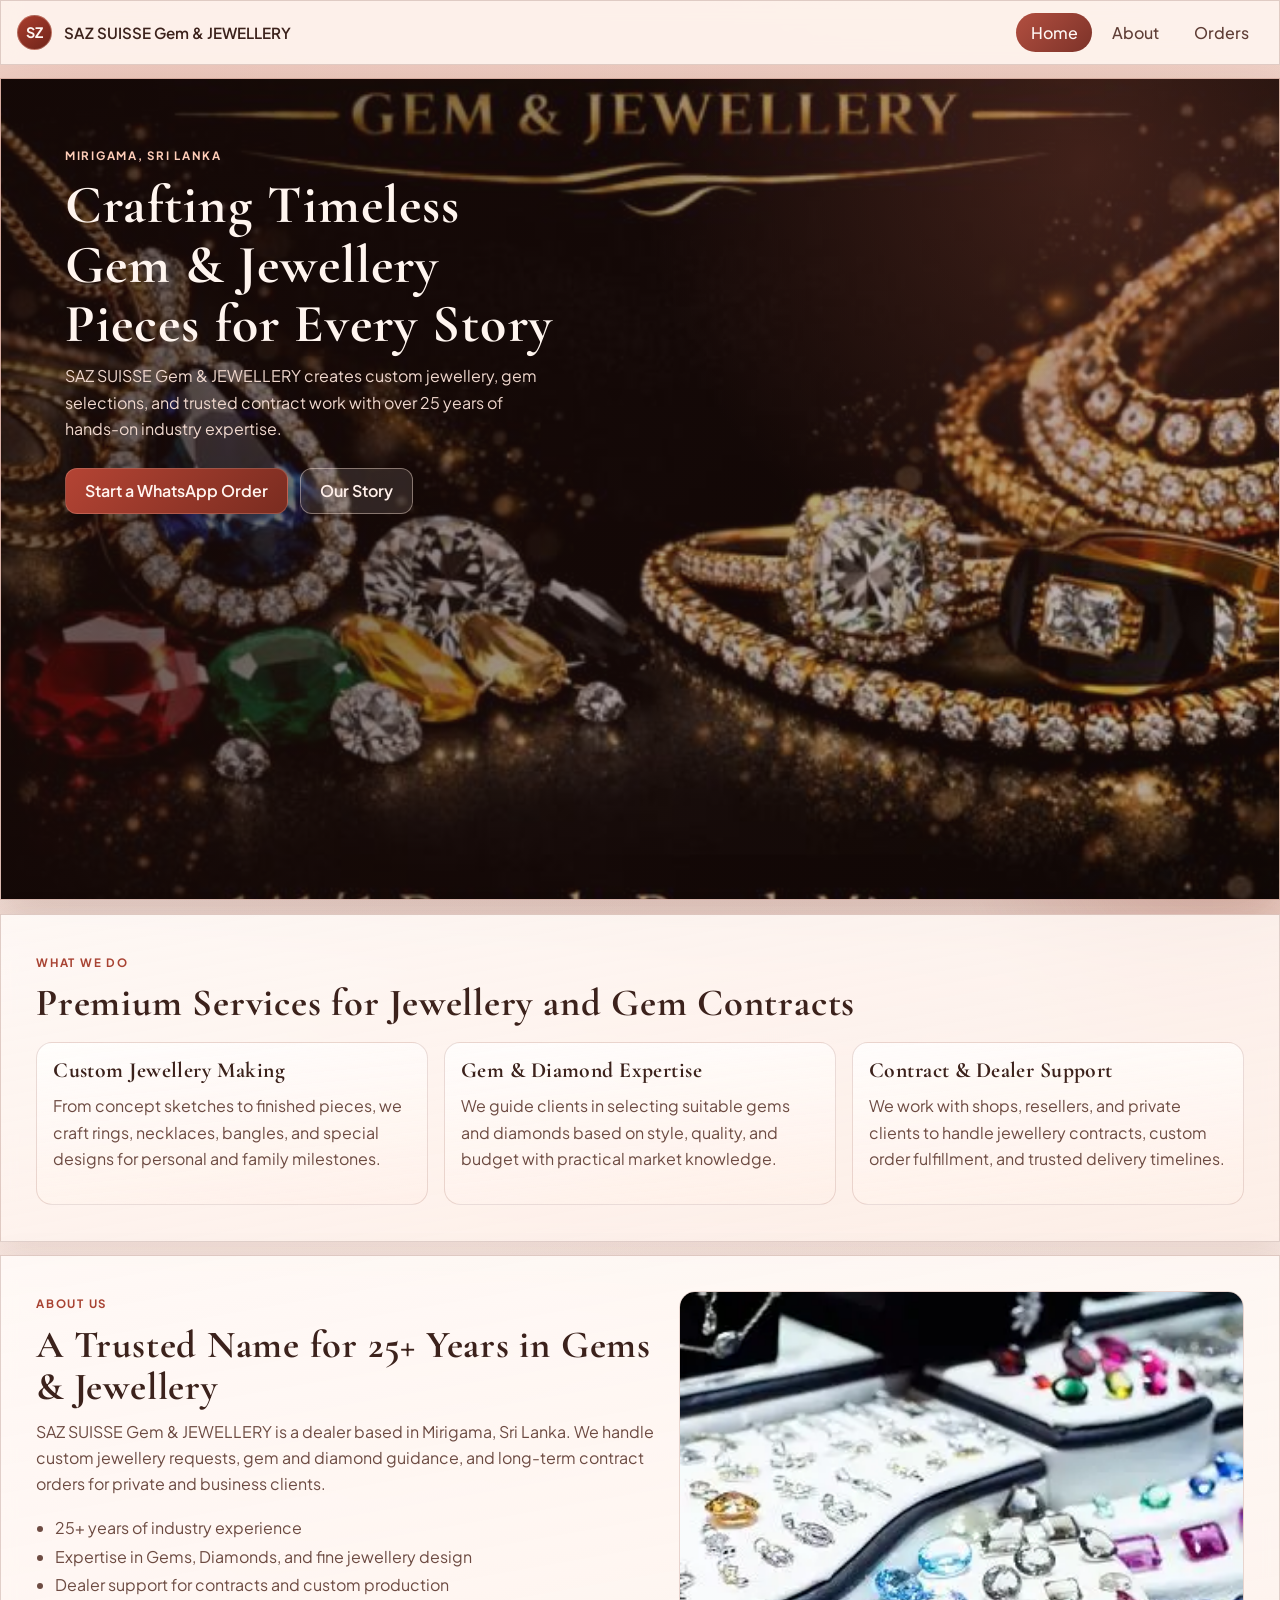
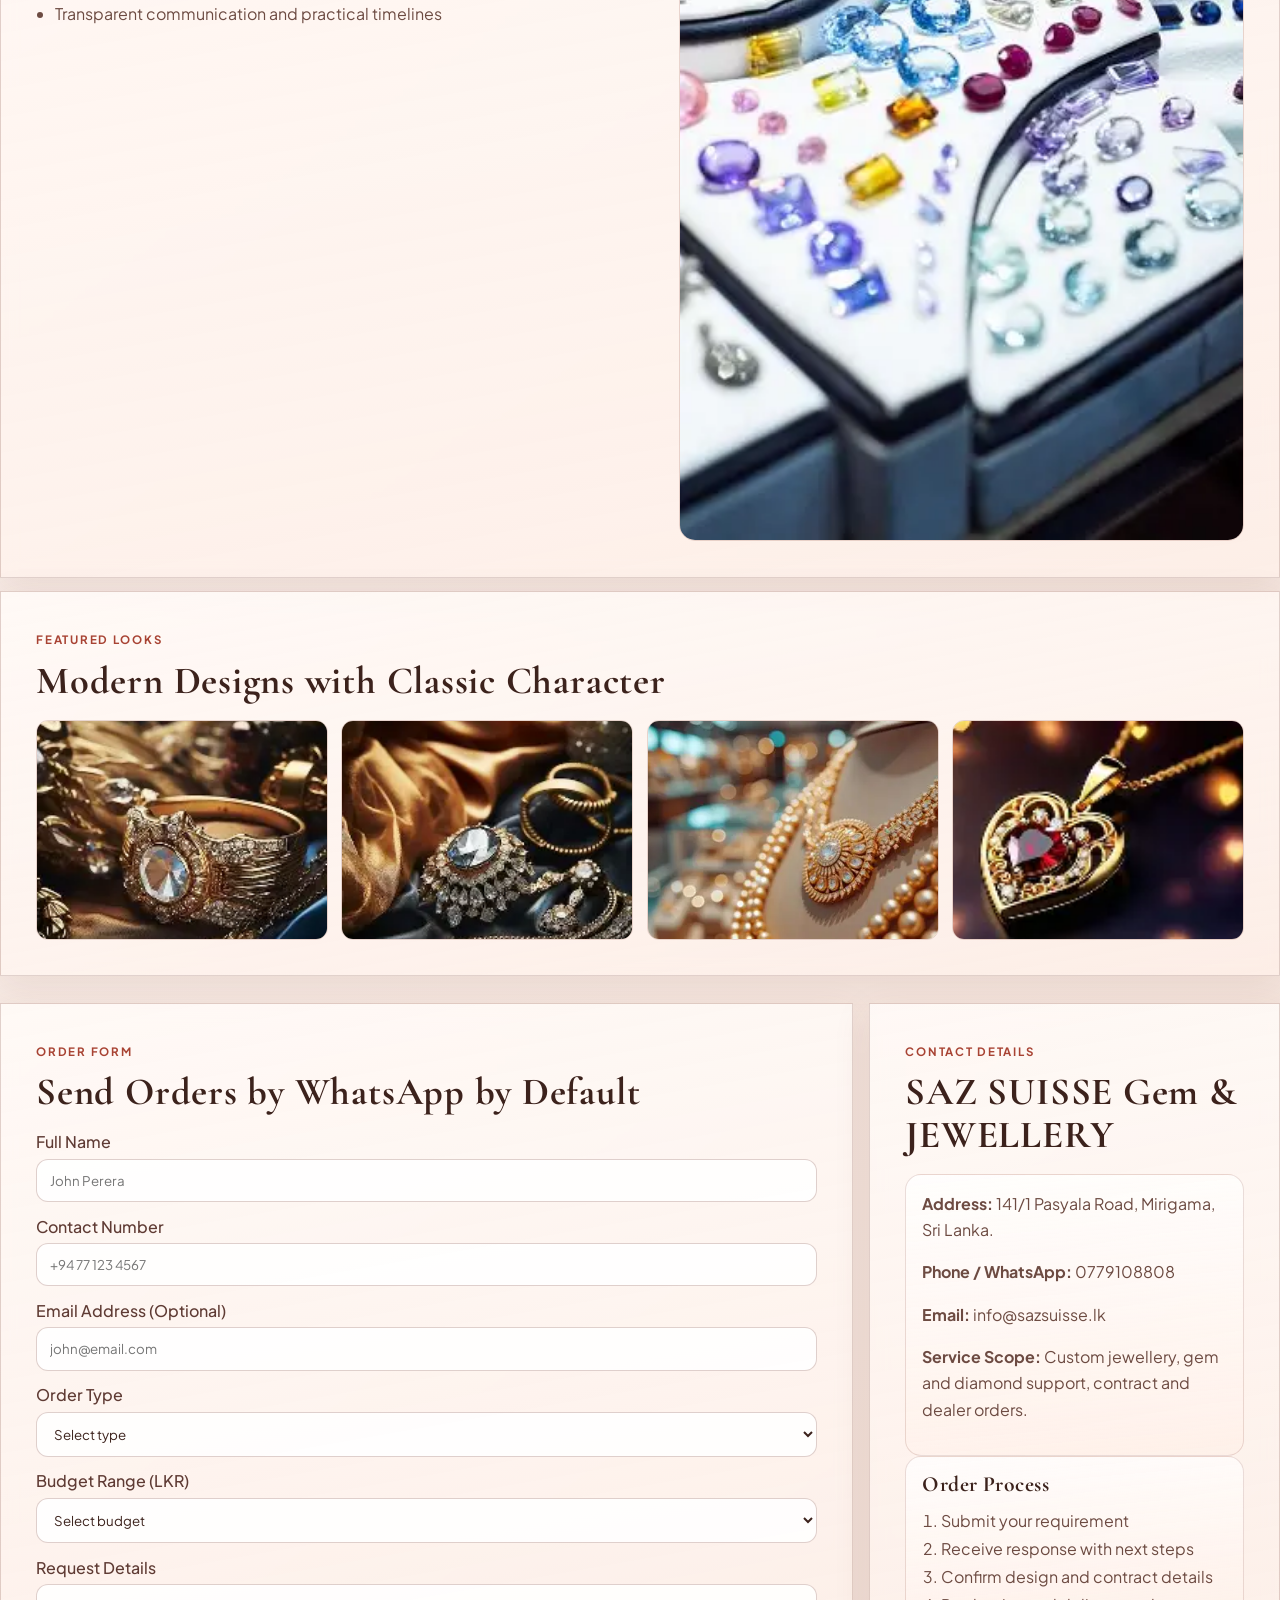
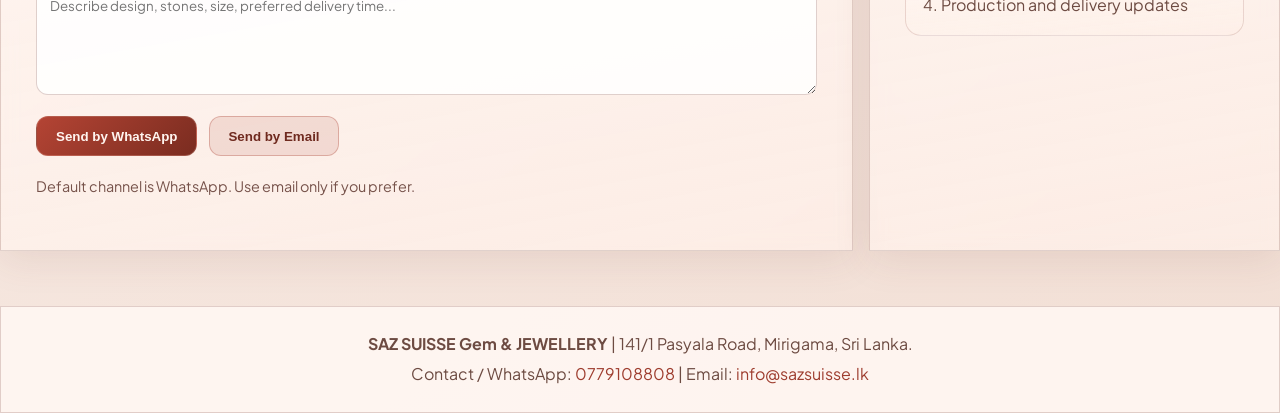
==== index.html @ 8f1f0726 "innitial template" ====
<!DOCTYPE html>
<html lang="en">
<head>
  <meta charset="UTF-8">
  <meta name="viewport" content="width=device-width, initial-scale=1.0">
  <title>SAZ SUISSE Gem & JEWELLERY</title>
  <meta name="description" content="SAZ SUISSE Gem & JEWELLERY in Mirigama, Sri Lanka - custom jewellery, gems, diamonds, and trusted contracts with 25+ years of industry expertise.">
  <link rel="preconnect" href="https://fonts.googleapis.com">
  <link rel="preconnect" href="https://fonts.gstatic.com" crossorigin>
  <link href="https://fonts.googleapis.com/css2?family=Cormorant+Garamond:wght@500;600;700&family=Plus+Jakarta+Sans:wght@300;400;500;600;700&display=swap" rel="stylesheet">
  <link rel="stylesheet" href="styles.css">
</head>
<body>
  <div class="background-glow"></div>

  <header class="site-header">
    <a class="brand" href="#home">
      <span class="brand-mark">SZ</span>
      <span class="brand-text">SAZ SUISSE Gem & JEWELLERY</span>
    </a>
    <button class="menu-btn" aria-label="Toggle navigation" aria-expanded="false">
      <span></span>
      <span></span>
      <span></span>
    </button>
    <nav class="site-nav">
      <a class="active" href="#home">Home</a>
      <a href="#about">About</a>
      <a href="#orders">Orders</a>
    </nav>
  </header>

  <main>
    <section class="hero section-anchor" id="home">
      <img src="images/1.png" alt="SAZ SUISSE Gem and Jewellery banner showcase" class="hero-image">
      <div class="hero-overlay"></div>
      <div class="hero-content reveal">
        <p class="eyebrow">Mirigama, Sri Lanka</p>
        <h1>Crafting Timeless Gem & Jewellery Pieces for Every Story</h1>
        <p>
          SAZ SUISSE Gem & JEWELLERY creates custom jewellery, gem selections, and trusted contract work with
          over 25 years of hands-on industry expertise.
        </p>
        <div class="hero-actions">
          <a class="btn btn-primary" href="#orders">Start a WhatsApp Order</a>
          <a class="btn btn-ghost" href="#about">Our Story</a>
        </div>
      </div>
    </section>

    <section class="panel reveal">
      <div class="panel-head">
        <p class="eyebrow">What We Do</p>
        <h2>Premium Services for Jewellery and Gem Contracts</h2>
      </div>
      <div class="feature-grid">
        <article class="card">
          <h3>Custom Jewellery Making</h3>
          <p>From concept sketches to finished pieces, we craft rings, necklaces, bangles, and special designs for personal and family milestones.</p>
        </article>
        <article class="card">
          <h3>Gem & Diamond Expertise</h3>
          <p>We guide clients in selecting suitable gems and diamonds based on style, quality, and budget with practical market knowledge.</p>
        </article>
        <article class="card">
          <h3>Contract & Dealer Support</h3>
          <p>We work with shops, resellers, and private clients to handle jewellery contracts, custom order fulfillment, and trusted delivery timelines.</p>
        </article>
      </div>
    </section>

    <section class="split reveal section-anchor" id="about">
      <div class="split-content">
        <p class="eyebrow">About Us</p>
        <h2>A Trusted Name for 25+ Years in Gems & Jewellery</h2>
        <p>
          SAZ SUISSE Gem & JEWELLERY is a dealer based in Mirigama, Sri Lanka. We handle custom jewellery requests,
          gem and diamond guidance, and long-term contract orders for private and business clients.
        </p>
        <ul class="bullet-list">
          <li>25+ years of industry experience</li>
          <li>Expertise in Gems, Diamonds, and fine jewellery design</li>
          <li>Dealer support for contracts and custom production</li>
          <li>Transparent communication and practical timelines</li>
        </ul>
      </div>
      <div class="split-media">
        <img src="images/10.webp" alt="Fine-cut gemstone and diamond examples">
      </div>
    </section>

    <section class="gallery reveal">
      <div class="panel-head">
        <p class="eyebrow">Featured Looks</p>
        <h2>Modern Designs with Classic Character</h2>
      </div>
      <div class="gallery-grid">
        <img src="images/2.webp" alt="Ruby-styled luxury jewellery set">
        <img src="images/3.webp" alt="Diamond ring with polished gold frame">
        <img src="images/5.webp" alt="Fine gem bracelet detail">
        <img src="images/6.webp" alt="Elegant necklace collection">
      </div>
    </section>

    <section class="order-layout section-anchor" id="orders">
      <article class="panel reveal">
        <div class="panel-head">
          <p class="eyebrow">Order Form</p>
          <h2>Send Orders by WhatsApp by Default</h2>
        </div>

        <form id="orderForm" class="order-form">
          <label>
            Full Name
            <input type="text" id="customerName" name="customerName" placeholder="John Perera" required>
          </label>
          <label>
            Contact Number
            <input type="tel" id="contactNumber" name="contactNumber" placeholder="+94 77 123 4567" required>
          </label>
          <label>
            Email Address (Optional)
            <input type="email" id="emailAddress" name="emailAddress" placeholder="john@email.com">
          </label>
          <label>
            Order Type
            <select id="orderType" name="orderType" required>
              <option value="">Select type</option>
              <option value="Custom Ring">Custom Ring</option>
              <option value="Custom Necklace">Custom Necklace</option>
              <option value="Gem / Diamond Sourcing">Gem / Diamond Sourcing</option>
              <option value="Bulk Contract Order">Bulk Contract Order</option>
            </select>
          </label>
          <label>
            Budget Range (LKR)
            <select id="budget" name="budget">
              <option value="">Select budget</option>
              <option value="50,000 - 150,000">50,000 - 150,000</option>
              <option value="150,000 - 300,000">150,000 - 300,000</option>
              <option value="300,000 - 750,000">300,000 - 750,000</option>
              <option value="750,000+">750,000+</option>
            </select>
          </label>
          <label>
            Request Details
            <textarea id="details" name="details" rows="5" placeholder="Describe design, stones, size, preferred delivery time..." required></textarea>
          </label>

          <div class="form-actions">
            <button type="button" class="btn btn-primary" id="sendWhatsappBtn">Send by WhatsApp</button>
            <button type="button" class="btn btn-ghost" id="sendEmailBtn">Send by Email</button>
          </div>
          <p class="form-note">Default channel is WhatsApp. Use email only if you prefer.</p>
        </form>
      </article>

      <aside class="panel reveal">
        <div class="panel-head">
          <p class="eyebrow">Contact Details</p>
          <h2>SAZ SUISSE Gem & JEWELLERY</h2>
        </div>
        <div class="contact-card">
          <p><strong>Address:</strong> 141/1 Pasyala Road, Mirigama, Sri Lanka.</p>
          <p><strong>Phone / WhatsApp:</strong> <a href="https://wa.me/94779108808" target="_blank" rel="noopener">0779108808</a></p>
          <p><strong>Email:</strong> <a href="mailto:info@sazsuisse.lk">info@sazsuisse.lk</a></p>
          <p><strong>Service Scope:</strong> Custom jewellery, gem and diamond support, contract and dealer orders.</p>
        </div>
        <div class="quick-process">
          <h3>Order Process</h3>
          <ol>
            <li>Submit your requirement</li>
            <li>Receive response with next steps</li>
            <li>Confirm design and contract details</li>
            <li>Production and delivery updates</li>
          </ol>
        </div>
      </aside>
    </section>
  </main>

  <footer class="site-footer">
    <p><strong>SAZ SUISSE Gem & JEWELLERY</strong> | 141/1 Pasyala Road, Mirigama, Sri Lanka.</p>
    <p>Contact / WhatsApp: <a href="https://wa.me/94779108808" target="_blank" rel="noopener">0779108808</a> | Email: <a href="mailto:info@sazsuisse.lk">info@sazsuisse.lk</a></p>
  </footer>

  <script src="script.js"></script>
</body>
</html>
---- styles.css ----
:root {
  --bg: #f9f1ec;
  --surface: rgba(255, 247, 242, 0.88);
  --surface-strong: #fff5f0;
  --text: #3c221c;
  --muted: #6d4b42;
  --accent: #a53a2d;
  --accent-soft: #d57258;
  --line: rgba(121, 70, 59, 0.22);
  --shadow: 0 20px 45px rgba(79, 42, 34, 0.16);
}

*,
*::before,
*::after {
  box-sizing: border-box;
}

html {
  scroll-behavior: smooth;
  scroll-padding-top: 92px;
}

body {
  margin: 0;
  font-family: "Plus Jakarta Sans", sans-serif;
  color: var(--text);
  background:
    radial-gradient(circle at 8% 0%, rgba(204, 118, 94, 0.36), transparent 42%),
    radial-gradient(circle at 93% 8%, rgba(213, 144, 123, 0.32), transparent 34%),
    linear-gradient(145deg, #fff8f4, #f8ece6 54%, #f2dfd5);
  min-height: 100vh;
  padding-top: 78px;
}

.background-glow {
  position: fixed;
  inset: auto -180px -180px auto;
  width: 500px;
  height: 500px;
  background: radial-gradient(circle, rgba(194, 99, 76, 0.26), transparent 70%);
  pointer-events: none;
  z-index: -1;
  filter: blur(8px);
}

h1,
h2,
h3 {
  margin: 0 0 0.65rem;
  line-height: 1.1;
  font-family: "Cormorant Garamond", serif;
  letter-spacing: 0.02em;
}

h1 {
  font-size: clamp(2.1rem, 4.2vw, 4rem);
}

h2 {
  font-size: clamp(1.7rem, 3vw, 2.8rem);
}

h3 {
  font-size: 1.35rem;
}

p {
  margin: 0 0 1rem;
  color: var(--muted);
  line-height: 1.65;
}

a {
  color: inherit;
  text-decoration: none;
}

main {
  width: 100%;
  margin: 0 0 3.4rem;
}

.site-header {
  width: 100%;
  margin: 0;
  padding: 0.75rem 1rem;
  background: rgba(255, 246, 240, 0.87);
  border: 1px solid var(--line);
  border-radius: 0;
  backdrop-filter: blur(10px);
  display: flex;
  align-items: center;
  gap: 1rem;
  justify-content: space-between;
  position: fixed;
  top: 0;
  left: 0;
  right: 0;
  z-index: 30;
}

.brand {
  display: inline-flex;
  align-items: center;
  gap: 0.75rem;
  flex: 1;
}

.brand-mark {
  width: 2.2rem;
  height: 2.2rem;
  border-radius: 999px;
  display: grid;
  place-content: center;
  font-weight: 700;
  font-size: 0.9rem;
  color: #fff6f2;
  background: linear-gradient(145deg, #aa3d2d, #6f241a);
  border: 1px solid rgba(255, 215, 199, 0.35);
}

.brand-text {
  font-size: 0.95rem;
  font-weight: 600;
  color: var(--text);
}

.site-nav {
  display: flex;
  align-items: center;
  gap: 0.35rem;
}

.site-nav a {
  padding: 0.55rem 0.9rem;
  border-radius: 999px;
  color: #5f3e36;
  font-weight: 500;
  transition: all 180ms ease;
}

.site-nav a:hover {
  background: rgba(165, 58, 45, 0.14);
}

.site-nav a.active {
  background: linear-gradient(135deg, rgba(170, 61, 45, 0.9), rgba(113, 33, 23, 0.92));
  color: #fff8f5;
}

.menu-btn {
  display: none;
  border: 0;
  background: transparent;
  padding: 0.3rem;
  cursor: pointer;
}

.menu-btn span {
  display: block;
  width: 1.45rem;
  height: 2px;
  border-radius: 99px;
  background: #714940;
  margin: 0.27rem 0;
}

.hero {
  position: relative;
  border-radius: 0;
  overflow: hidden;
  min-height: calc(100vh - 78px);
  border: 1px solid rgba(156, 86, 72, 0.28);
  box-shadow: var(--shadow);
}

.hero-image {
  position: absolute;
  inset: 0;
  width: 100%;
  height: 100%;
  object-fit: cover;
  transform: scale(1.04);
}

.hero-overlay {
  position: absolute;
  inset: 0;
  background:
    linear-gradient(100deg, rgba(31, 13, 10, 0.66) 15%, rgba(48, 20, 16, 0.4) 52%, rgba(56, 26, 19, 0.28)),
    radial-gradient(circle at 85% 10%, rgba(199, 106, 83, 0.36), transparent 34%);
}

.hero-content {
  position: relative;
  z-index: 2;
  padding: clamp(2rem, 5vw, 4.5rem);
  max-width: 620px;
}

.eyebrow {
  display: inline-block;
  text-transform: uppercase;
  font-size: 0.72rem;
  letter-spacing: 0.15em;
  color: #a84333;
  margin-bottom: 0.65rem;
  font-weight: 700;
}

.hero-actions {
  display: flex;
  gap: 0.75rem;
  flex-wrap: wrap;
  margin-top: 1.6rem;
}

.btn {
  display: inline-flex;
  align-items: center;
  justify-content: center;
  padding: 0.72rem 1.18rem;
  border-radius: 12px;
  border: 1px solid transparent;
  font-weight: 600;
  transition: transform 160ms ease, background 160ms ease, border-color 160ms ease;
}

.btn:hover {
  transform: translateY(-2px);
}

.btn-primary {
  background: linear-gradient(135deg, #b44434, #7a2c20);
  color: #fff4ef;
  border-color: rgba(255, 221, 206, 0.2);
}

.btn-primary:hover {
  background: linear-gradient(135deg, #c3533f, #8a3325);
}

.btn-ghost {
  background: rgba(165, 58, 45, 0.12);
  color: #6f2a1f;
  border-color: rgba(165, 58, 45, 0.3);
}

.panel,
.split,
.gallery,
.page-hero {
  margin-top: 0.85rem;
  padding: clamp(1.25rem, 2.8vw, 2.2rem);
  border-radius: 0;
  border: 1px solid var(--line);
  background: linear-gradient(170deg, rgba(255, 250, 247, 0.92), rgba(255, 240, 233, 0.76));
  backdrop-filter: blur(8px);
  box-shadow: 0 10px 35px rgba(114, 63, 52, 0.1);
}

.panel-head {
  margin-bottom: 1.1rem;
}

.feature-grid,
.timeline-grid {
  display: grid;
  gap: 1rem;
  grid-template-columns: repeat(3, minmax(0, 1fr));
}

.card,
.timeline-card,
.contact-card,
.quick-process {
  background: linear-gradient(175deg, rgba(255, 255, 255, 0.78), rgba(255, 239, 230, 0.5));
  border: 1px solid rgba(140, 75, 61, 0.18);
  border-radius: 16px;
  padding: 1rem;
}

.split {
  display: grid;
  gap: 1.1rem;
  grid-template-columns: 1.05fr 0.95fr;
  align-items: stretch;
}

.split-media img,
.page-hero img {
  width: 100%;
  height: 100%;
  min-height: 280px;
  object-fit: cover;
  border-radius: 16px;
  border: 1px solid rgba(147, 79, 66, 0.2);
}

.bullet-list {
  margin: 0;
  padding-left: 1.15rem;
  color: var(--muted);
  line-height: 1.8;
}

.gallery-grid {
  display: grid;
  gap: 0.85rem;
  grid-template-columns: repeat(4, minmax(0, 1fr));
}

.gallery-grid img {
  width: 100%;
  height: 220px;
  object-fit: cover;
  border-radius: 12px;
  border: 1px solid rgba(147, 80, 67, 0.2);
  transition: transform 180ms ease, filter 180ms ease;
}

.gallery-grid img:hover {
  transform: translateY(-4px);
  filter: brightness(1.07);
}

.subpage {
  margin-top: 0.4rem;
}

.page-hero {
  display: grid;
  gap: 1.2rem;
  align-items: stretch;
  grid-template-columns: 1.05fr 0.95fr;
}

.order-layout {
  margin-top: 0.85rem;
  display: grid;
  grid-template-columns: 1.35fr 0.65fr;
  gap: 1rem;
  padding-inline: 0;
}

.order-form {
  display: grid;
  gap: 0.85rem;
}

.order-form label {
  display: grid;
  gap: 0.4rem;
  font-weight: 500;
  color: #5f3b34;
}

.order-form input,
.order-form select,
.order-form textarea {
  border: 1px solid rgba(133, 76, 63, 0.26);
  background: rgba(255, 255, 255, 0.86);
  border-radius: 12px;
  color: var(--text);
  padding: 0.76rem 0.82rem;
  font-family: inherit;
}

.order-form input:focus,
.order-form select:focus,
.order-form textarea:focus {
  outline: 2px solid rgba(199, 100, 78, 0.42);
  border-color: rgba(199, 100, 78, 0.58);
}

.form-actions {
  display: flex;
  gap: 0.7rem;
  flex-wrap: wrap;
  margin-top: 0.45rem;
}

.form-note {
  margin-top: 0.35rem;
  font-size: 0.9rem;
  color: #76524a;
}

.quick-process ol {
  margin: 0;
  padding-left: 1.15rem;
  color: var(--muted);
  line-height: 1.75;
}

.site-footer {
  width: 100%;
  margin: 0;
  text-align: center;
  padding: 1.25rem;
  background: rgba(255, 247, 242, 0.9);
  border: 1px solid var(--line);
  border-radius: 0;
}

.site-footer p {
  margin: 0.25rem 0;
}

.site-footer a {
  color: #9e3d2f;
}

.hero-content h1 {
  color: #fff5ef;
}

.hero-content p {
  color: #f0d8ce;
}

.hero-content .eyebrow {
  color: #ffceb9;
}

.hero-content .btn-ghost {
  background: rgba(255, 235, 225, 0.12);
  color: #ffefe9;
  border-color: rgba(255, 231, 220, 0.42);
}

.section-anchor {
  scroll-margin-top: 92px;
}

.reveal {
  opacity: 0;
  transform: translateY(26px);
  transition: opacity 700ms ease, transform 700ms ease;
}

.reveal.visible {
  opacity: 1;
  transform: translateY(0);
}

@media (max-width: 980px) {
  .feature-grid,
  .timeline-grid {
    grid-template-columns: repeat(2, minmax(0, 1fr));
  }

  .gallery-grid {
    grid-template-columns: repeat(2, minmax(0, 1fr));
  }

  .split,
  .page-hero,
  .order-layout {
    grid-template-columns: 1fr;
  }

  .hero {
    min-height: 68vh;
  }
}

@media (max-width: 760px) {
  .site-header {
    flex-wrap: wrap;
  }

  .brand {
    min-width: 0;
  }

  .brand-text {
    font-size: 0.8rem;
  }

  .menu-btn {
    display: inline-block;
  }

  .site-nav {
    width: 100%;
    display: none;
    padding-top: 0.35rem;
    flex-direction: column;
    align-items: stretch;
  }

  .site-nav a {
    border-radius: 12px;
    text-align: center;
  }

  .site-nav.open {
    display: flex;
  }

  .feature-grid,
  .timeline-grid,
  .gallery-grid {
    grid-template-columns: 1fr;
  }

  .gallery-grid img {
    height: 230px;
  }
}
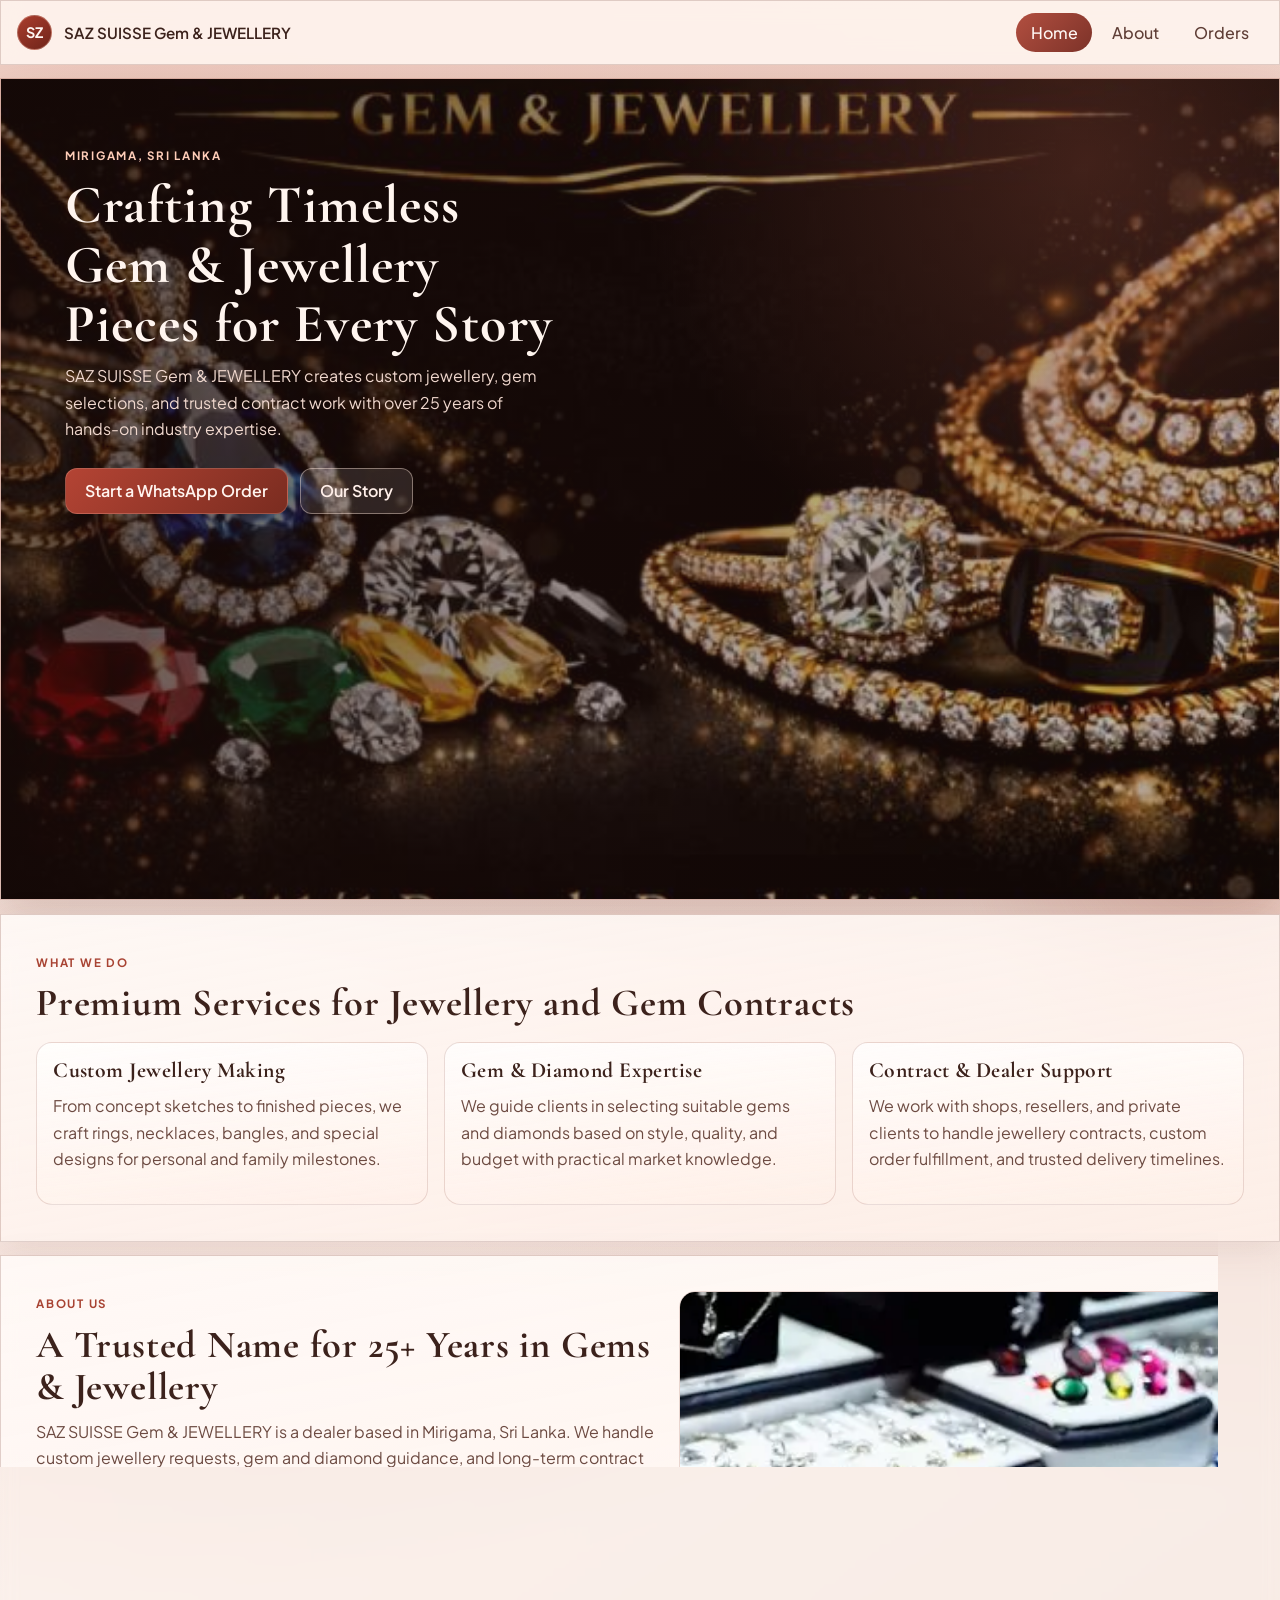
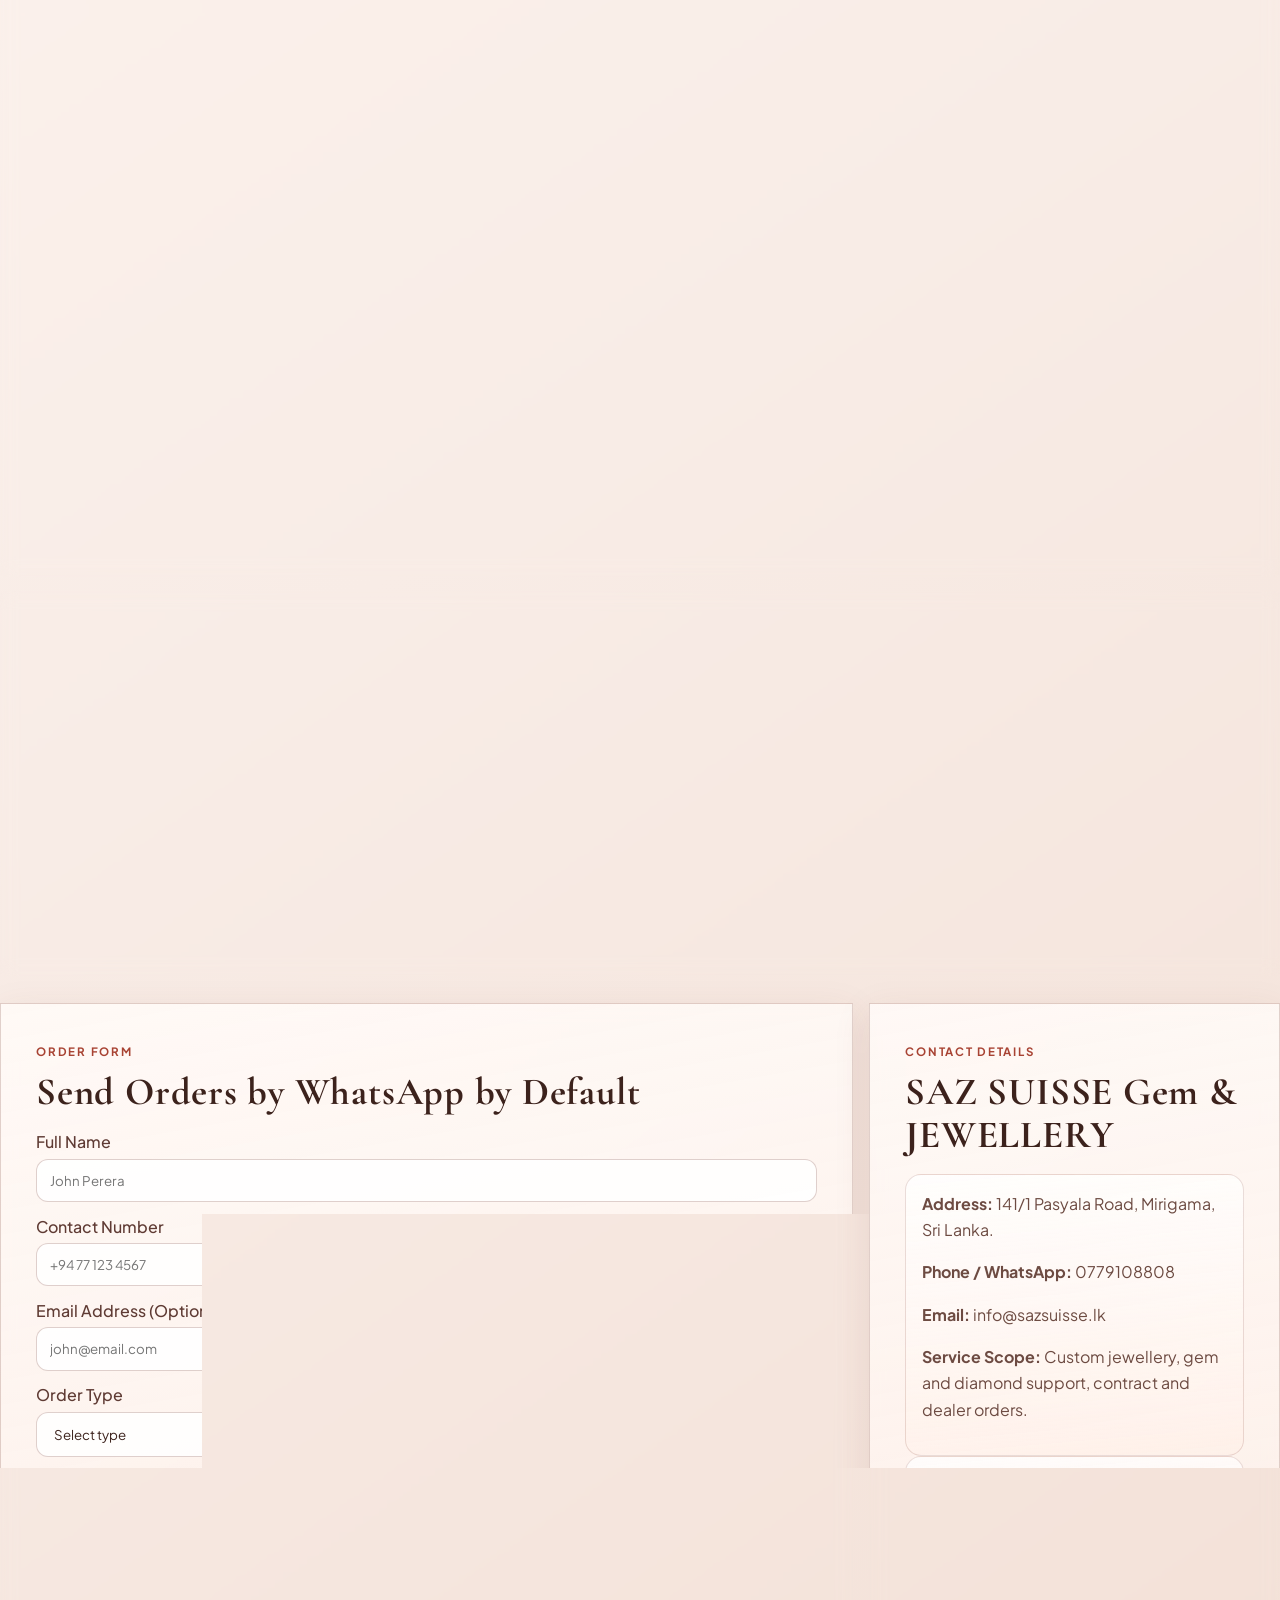
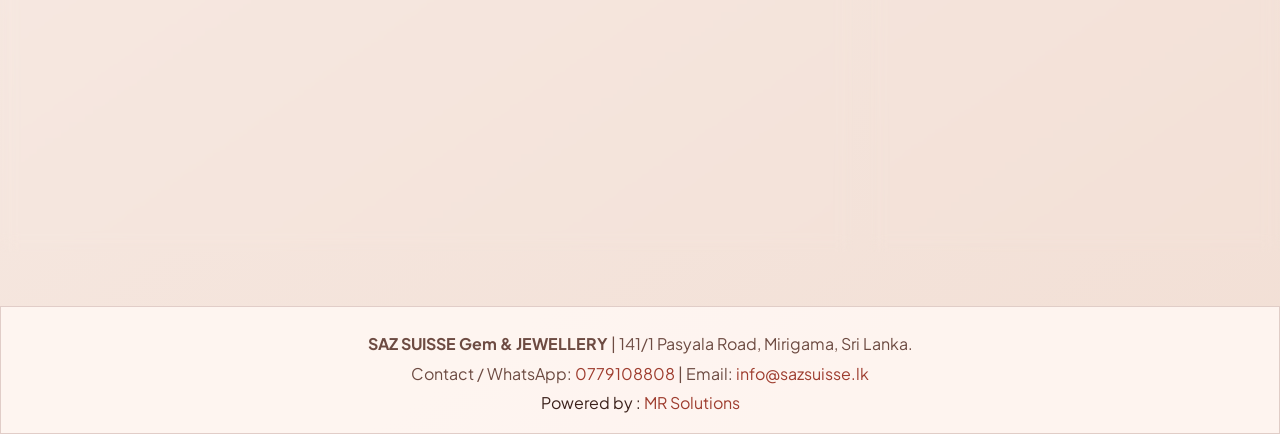
==== commit d148b237: "Update index.html footer" ====
--- a/index.html
+++ b/index.html
@@ -180,8 +180,14 @@
   </main>
 
   <footer class="site-footer">
+  <div class="footer-left">
     <p><strong>SAZ SUISSE Gem & JEWELLERY</strong> | 141/1 Pasyala Road, Mirigama, Sri Lanka.</p>
     <p>Contact / WhatsApp: <a href="https://wa.me/94779108808" target="_blank" rel="noopener">0779108808</a> | Email: <a href="mailto:info@sazsuisse.lk">info@sazsuisse.lk</a></p>
+  </div>
+
+  <div class="footer-right">
+  Powered by : <a href="#">MR Solutions</a>
+  </div>
   </footer>
 
   <script src="script.js"></script>
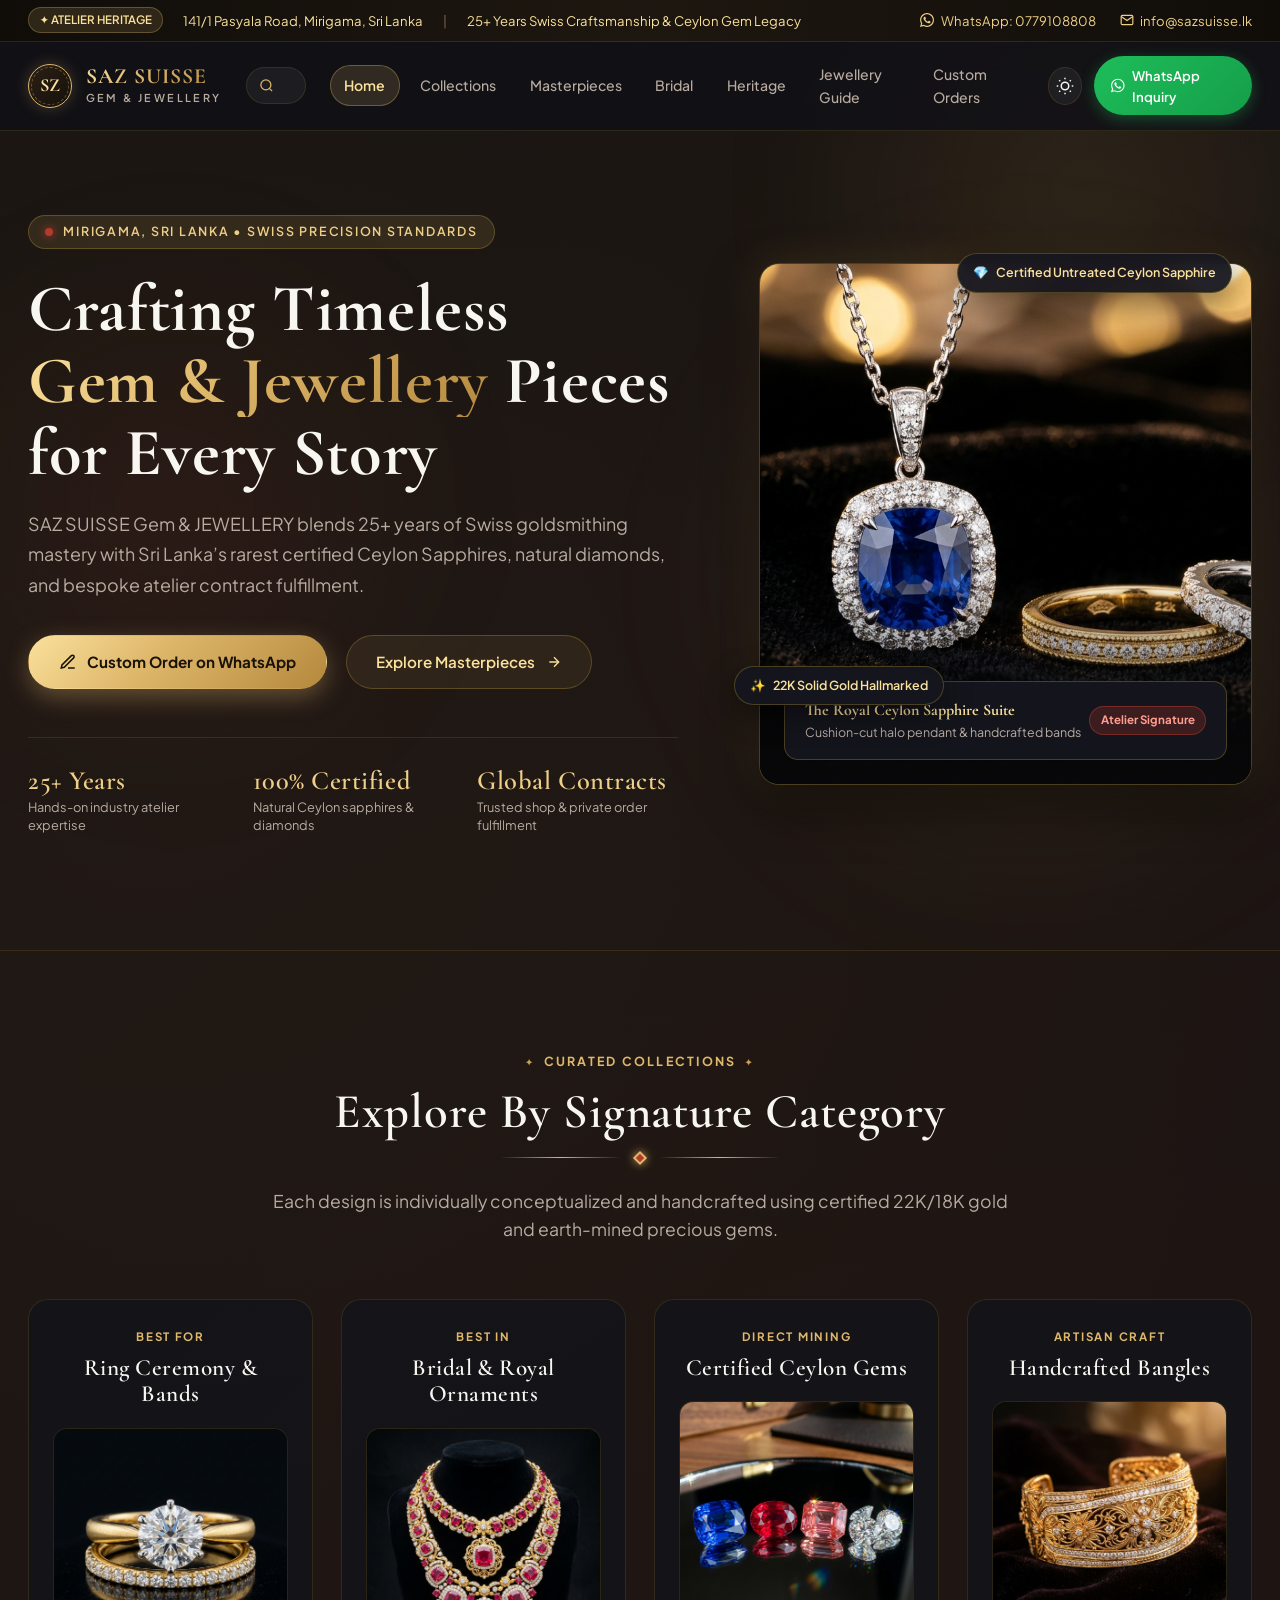
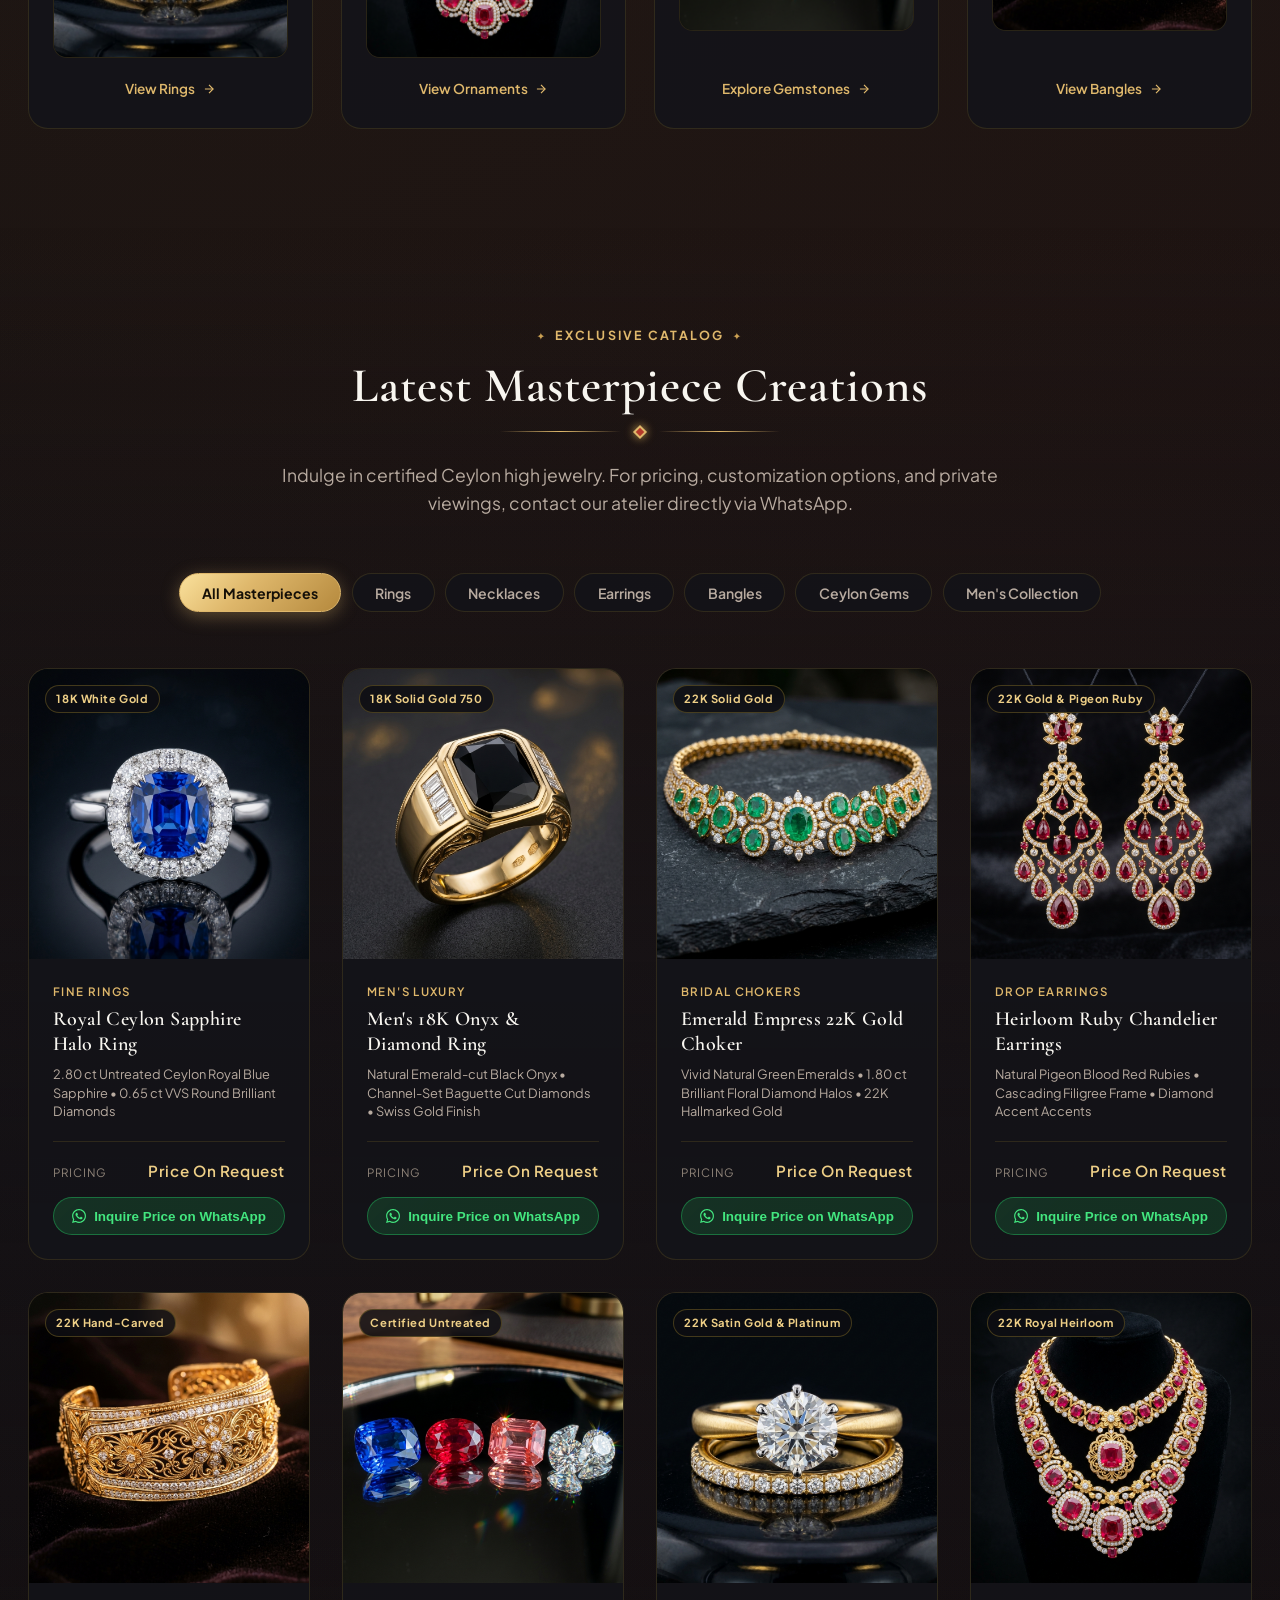
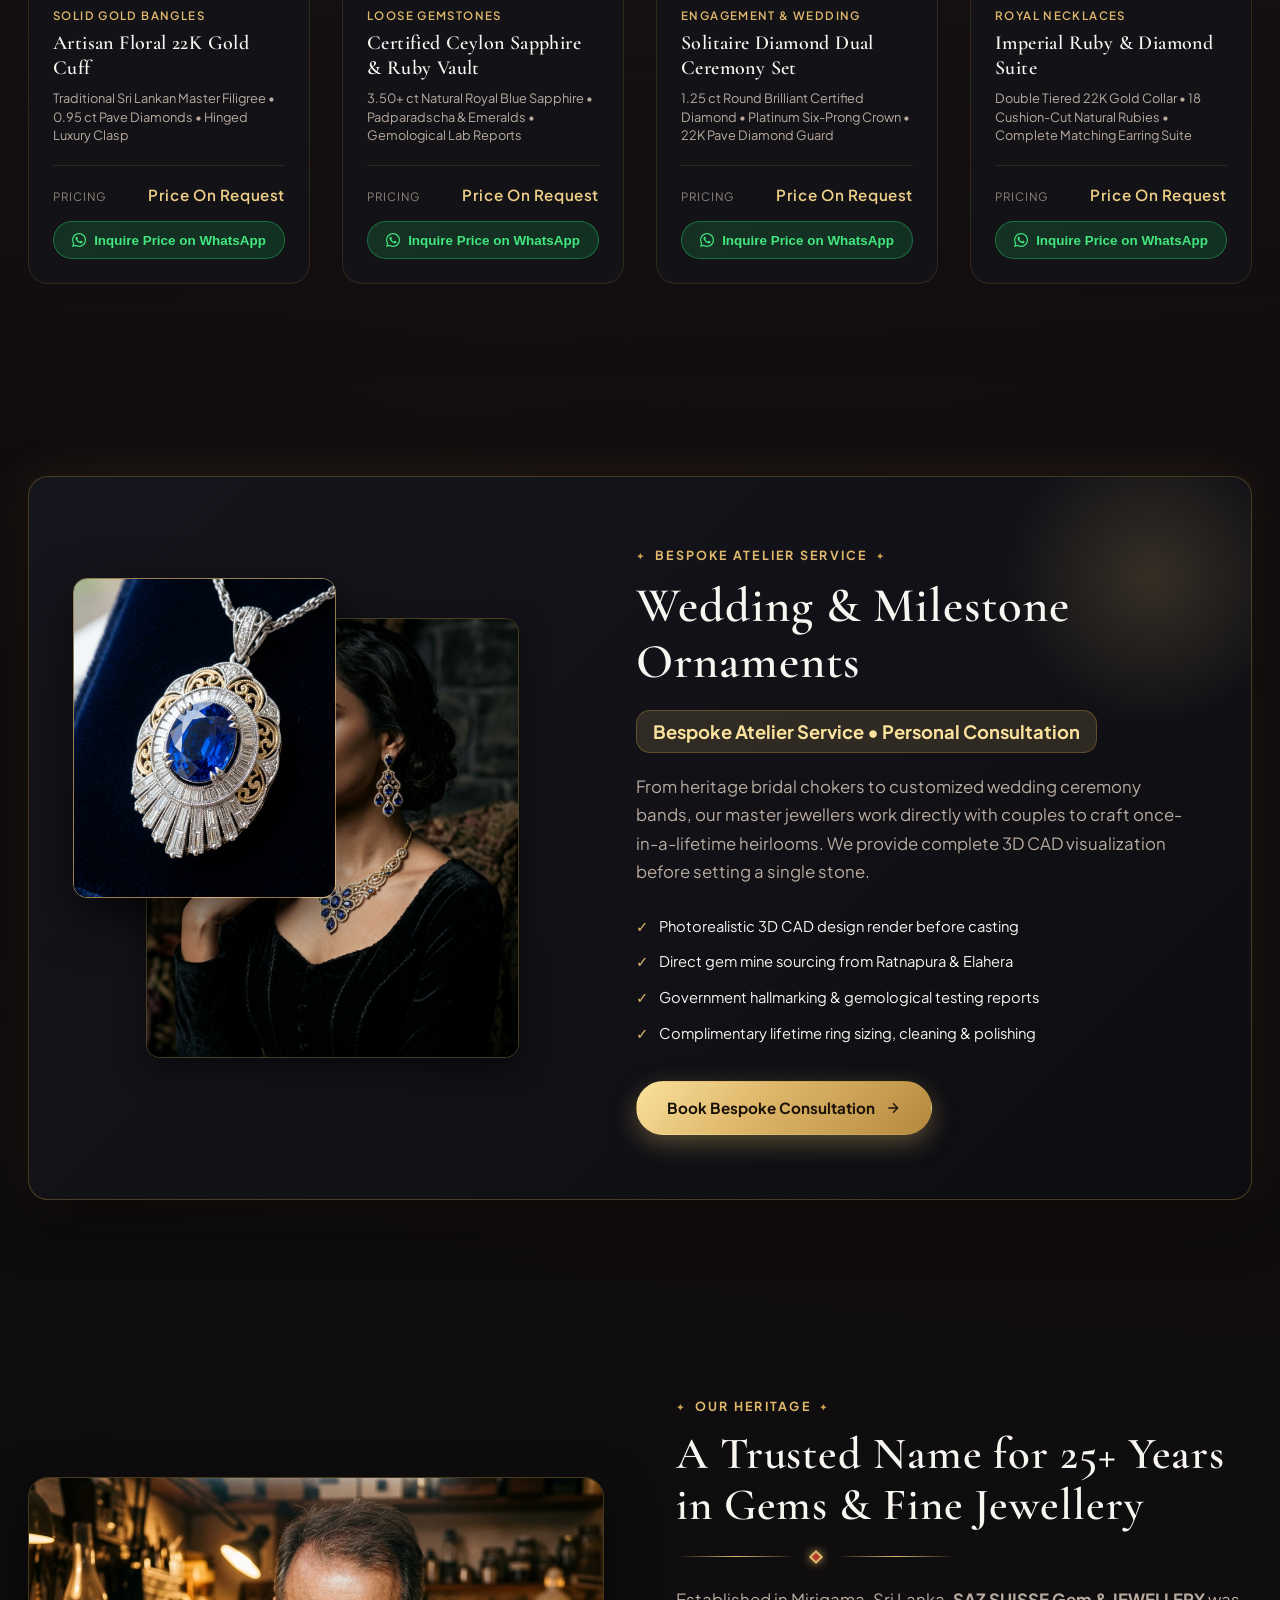
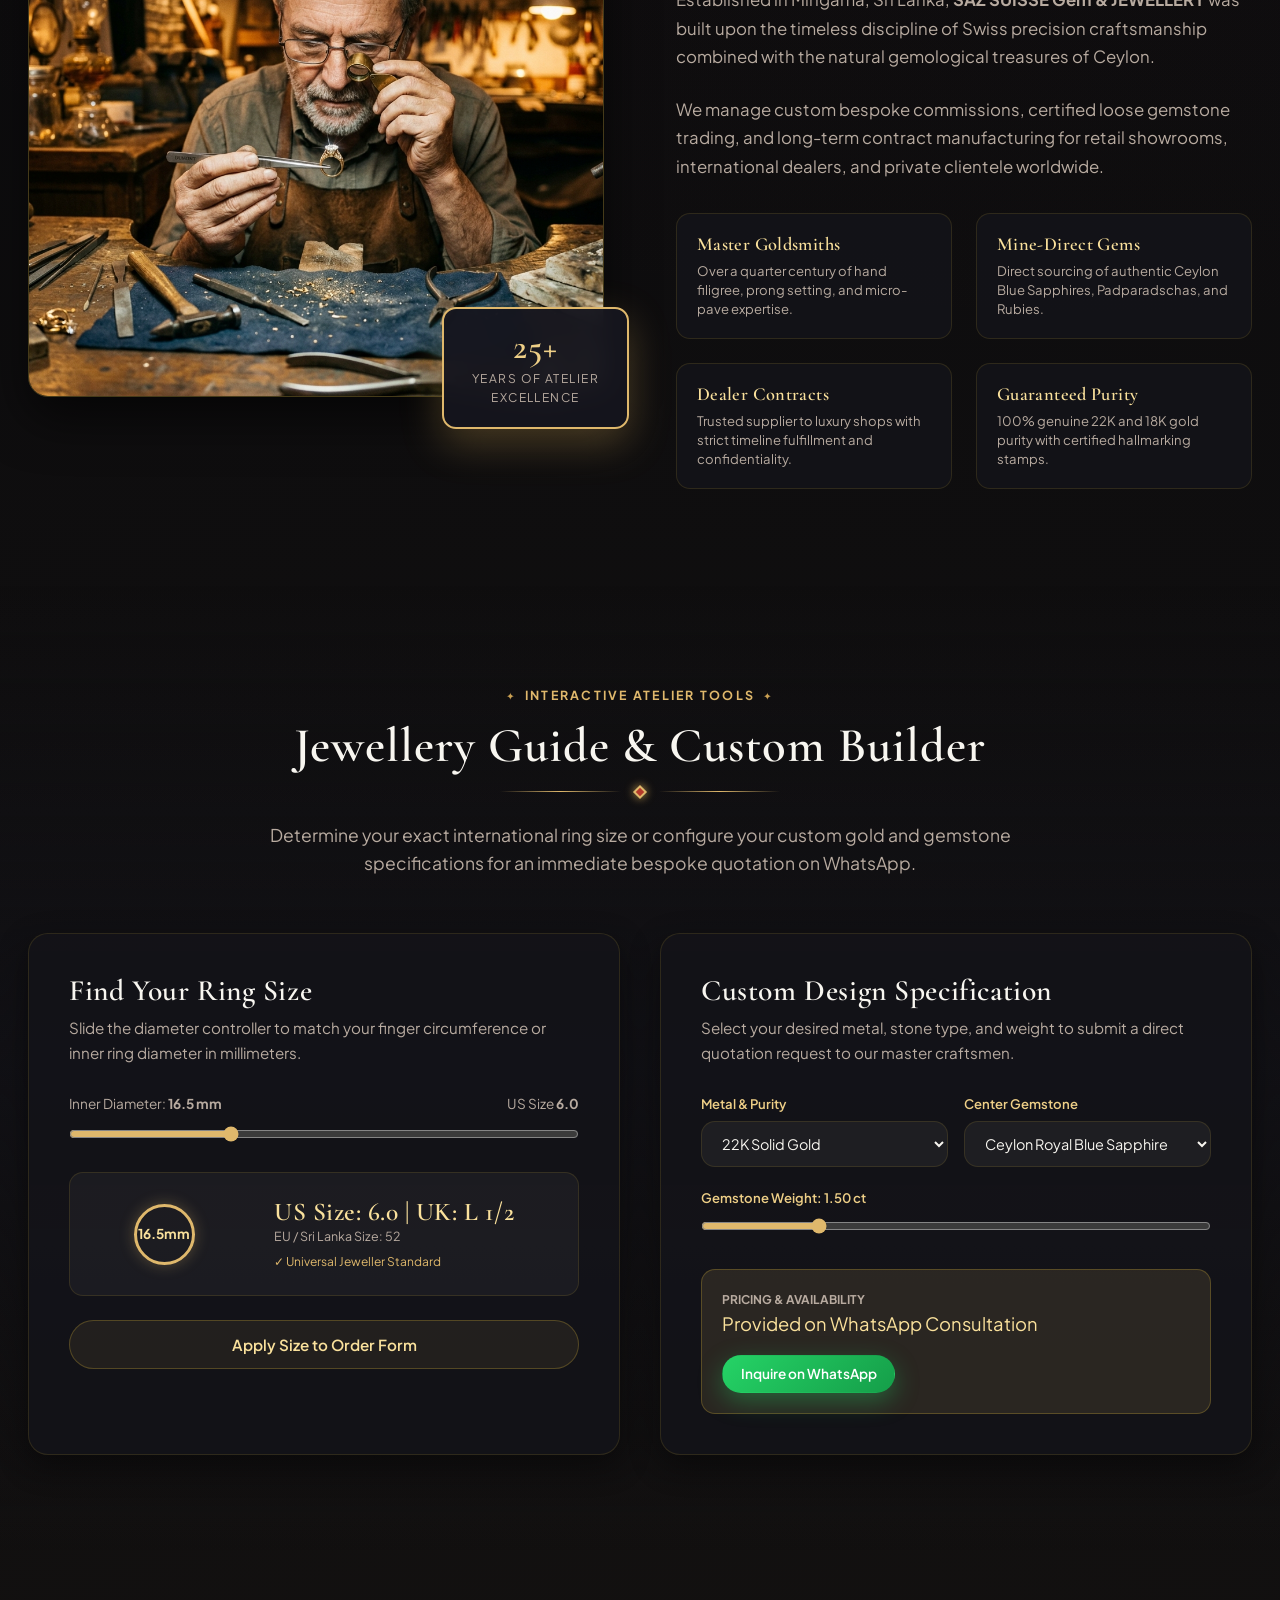
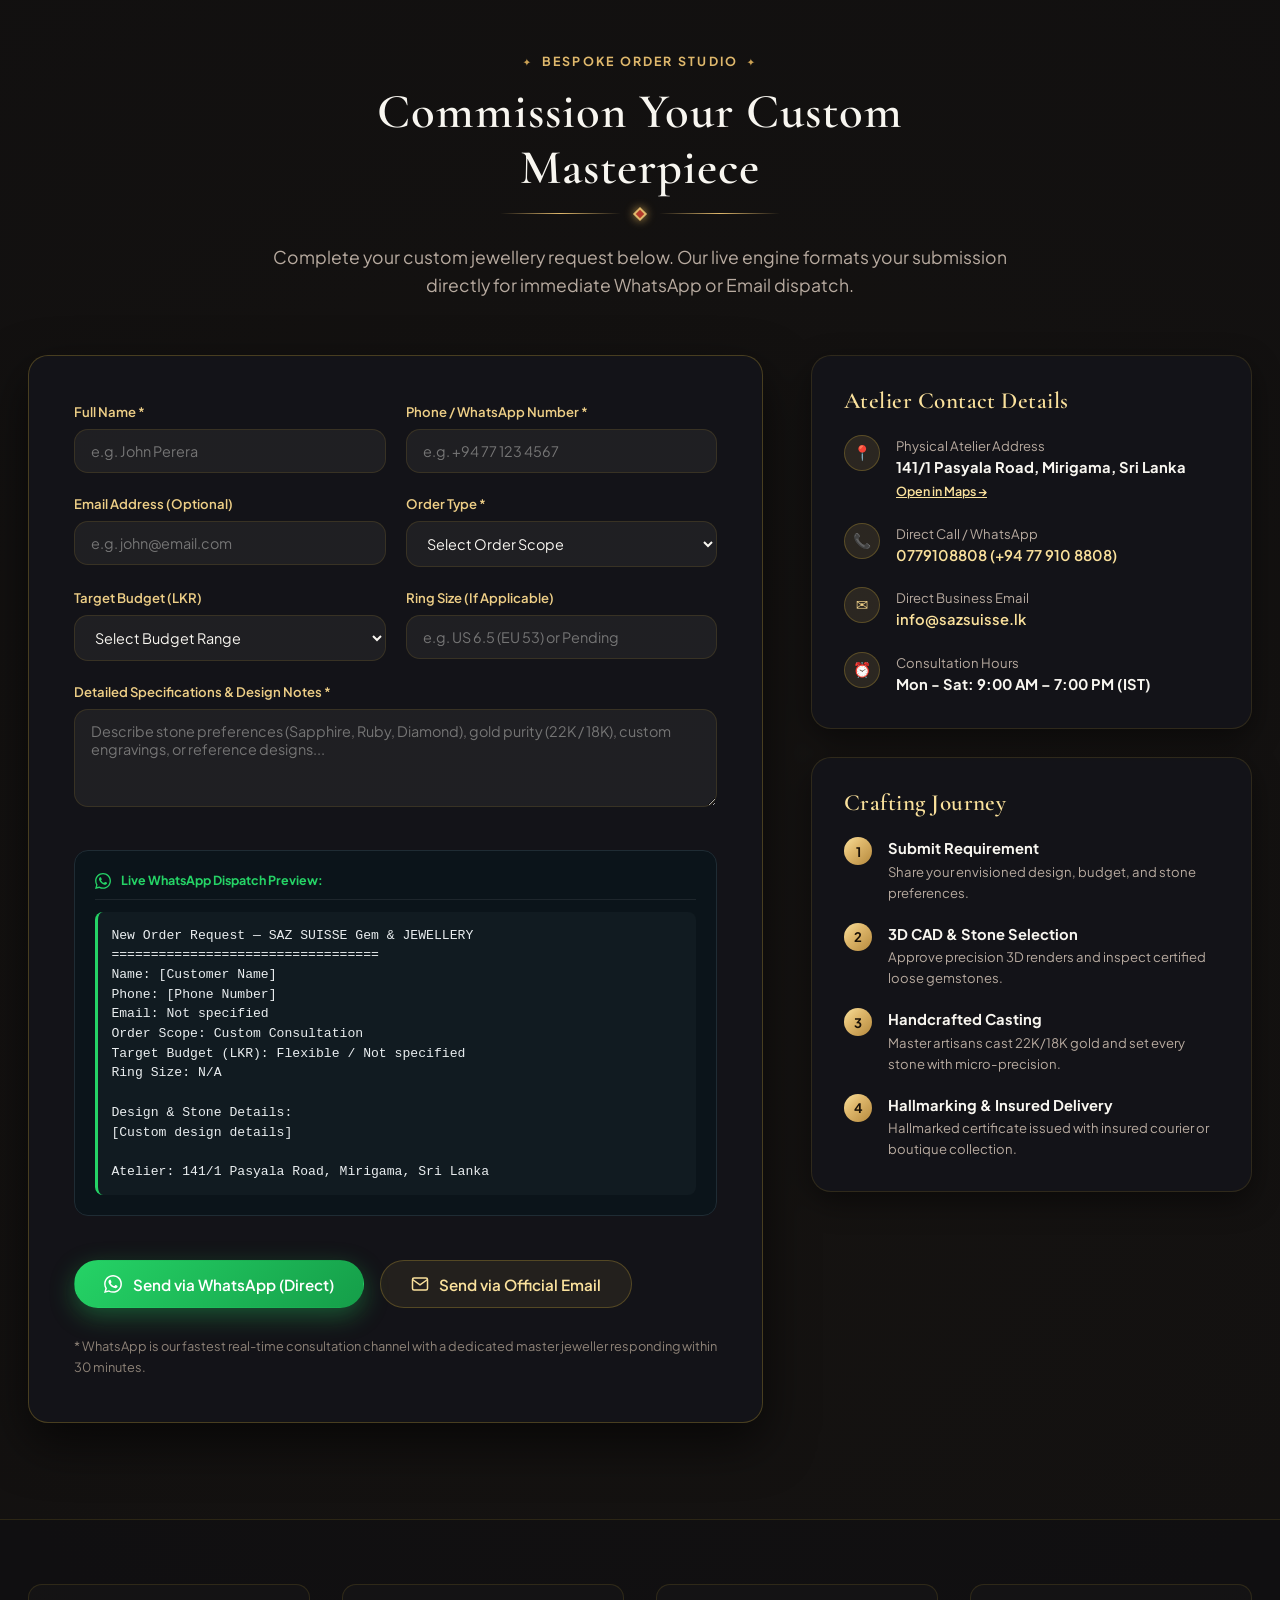
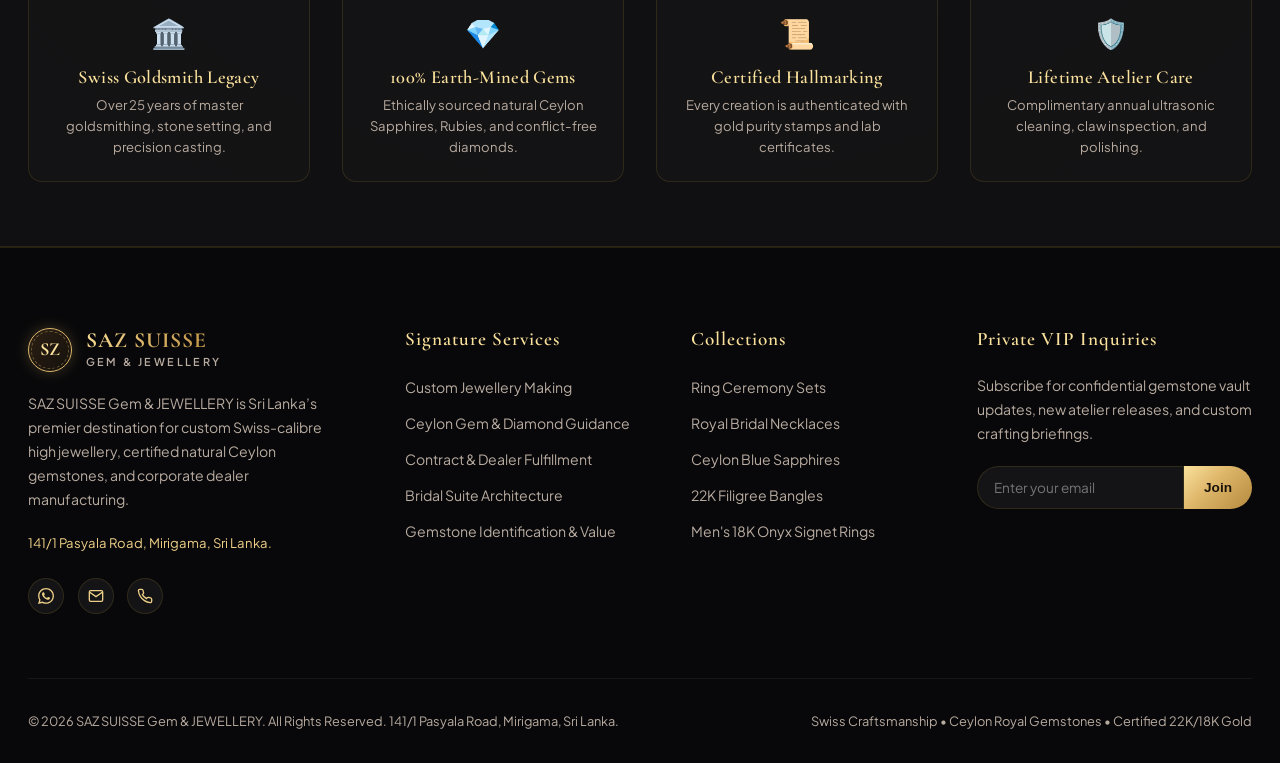
==== commit 11b43351: "feat: implement luxury jewelry design system with updated UI, scripts, and image assets" ====
--- a/index.html
+++ b/index.html
@@ -1,195 +1,914 @@
 <!DOCTYPE html>
-<html lang="en">
+<html lang="en" data-theme="dark">
 <head>
   <meta charset="UTF-8">
   <meta name="viewport" content="width=device-width, initial-scale=1.0">
-  <title>SAZ SUISSE Gem & JEWELLERY</title>
-  <meta name="description" content="SAZ SUISSE Gem & JEWELLERY in Mirigama, Sri Lanka - custom jewellery, gems, diamonds, and trusted contracts with 25+ years of industry expertise.">
+  <title>SAZ SUISSE Gem & JEWELLERY | Swiss Craftsmanship & Ceylon Gemstones</title>
+  <meta name="description" content="SAZ SUISSE Gem & JEWELLERY in Mirigama, Sri Lanka. Bespoke high jewellery, certified natural Ceylon sapphires, rubies, diamonds, and trusted contract manufacturing with 25+ years of master atelier expertise.">
+  
+  <!-- Favicon -->
+  <link rel="icon" type="image/png" href="images/1.png">
+  
+  <!-- Google Fonts: Cormorant Garamond & Plus Jakarta Sans -->
   <link rel="preconnect" href="https://fonts.googleapis.com">
   <link rel="preconnect" href="https://fonts.gstatic.com" crossorigin>
-  <link href="https://fonts.googleapis.com/css2?family=Cormorant+Garamond:wght@500;600;700&family=Plus+Jakarta+Sans:wght@300;400;500;600;700&display=swap" rel="stylesheet">
+  <link href="https://fonts.googleapis.com/css2?family=Cormorant+Garamond:ital,wght@0,400;0,500;0,600;0,700;1,400;1,600&family=Plus+Jakarta+Sans:wght@300;400;500;600;700;800&display=swap" rel="stylesheet">
+  
+  <!-- Stylesheet -->
   <link rel="stylesheet" href="styles.css">
 </head>
 <body>
-  <div class="background-glow"></div>
-
-  <header class="site-header">
-    <a class="brand" href="#home">
-      <span class="brand-mark">SZ</span>
-      <span class="brand-text">SAZ SUISSE Gem & JEWELLERY</span>
-    </a>
-    <button class="menu-btn" aria-label="Toggle navigation" aria-expanded="false">
-      <span></span>
-      <span></span>
-      <span></span>
-    </button>
-    <nav class="site-nav">
-      <a class="active" href="#home">Home</a>
-      <a href="#about">About</a>
-      <a href="#orders">Orders</a>
-    </nav>
+  <div class="bg-ambient-glow" aria-hidden="true"></div>
+
+  <!-- Top Announcement Bar -->
+  <div class="top-bar">
+    <div class="top-bar-left">
+      <span class="top-badge">✦ ATELIER HERITAGE</span>
+      <span>141/1 Pasyala Road, Mirigama, Sri Lanka</span>
+      <span style="opacity: 0.4;">|</span>
+      <span>25+ Years Swiss Craftsmanship & Ceylon Gem Legacy</span>
+    </div>
+    <div class="top-bar-right">
+      <a href="https://wa.me/94779108808" target="_blank" rel="noopener" class="top-bar-link">
+        <svg width="14" height="14" viewBox="0 0 24 24" fill="currentColor"><path d="M.057 24l1.687-6.163c-1.041-1.804-1.588-3.849-1.587-5.946.003-6.556 5.338-11.891 11.893-11.891 3.181.001 6.167 1.24 8.413 3.488 2.245 2.248 3.481 5.236 3.48 8.414-.003 6.557-5.338 11.892-11.893 11.892-1.99-.001-3.951-.5-5.688-1.448l-6.305 1.654zm6.597-3.807c1.676.995 3.276 1.591 5.392 1.592 5.448 0 9.886-4.434 9.889-9.885.002-5.462-4.415-9.89-9.881-9.892-5.452 0-9.887 4.434-9.889 9.884-.001 2.225.651 3.891 1.746 5.634l-.999 3.648 3.742-.981zm11.387-5.464c-.074-.124-.272-.198-.57-.347-.297-.149-1.758-.868-2.031-.967-.272-.099-.47-.149-.669.149-.198.297-.768.967-.941 1.165-.173.198-.347.223-.644.074-.297-.149-1.255-.462-2.39-1.475-.883-.788-1.48-1.761-1.653-2.059-.173-.297-.018-.458.13-.606.134-.133.297-.347.446-.521.151-.172.2-.296.3-.495.099-.198.05-.372-.025-.521-.075-.148-.669-1.611-.916-2.206-.242-.579-.487-.501-.669-.51l-.57-.01c-.198 0-.52.074-.792.372s-1.04 1.016-1.04 2.479 1.065 2.876 1.213 3.074c.149.198 2.095 3.2 5.076 4.487.709.306 1.263.489 1.694.626.712.226 1.36.194 1.872.118.571-.085 1.758-.719 2.006-1.413.248-.695.248-1.29.173-1.414z"/></svg>
+        WhatsApp: 0779108808
+      </a>
+      <a href="mailto:info@sazsuisse.lk" class="top-bar-link">
+        <svg width="14" height="14" viewBox="0 0 24 24" fill="none" stroke="currentColor" stroke-width="2"><path d="M4 4h16c1.1 0 2 .9 2 2v12c0 1.1-.9 2-2 2H4c-1.1 0-2-.9-2-2V6c0-1.1.9-2 2-2z"/><polyline points="22,6 12,13 2,6"/></svg>
+        info@sazsuisse.lk
+      </a>
+    </div>
+  </div>
+
+  <!-- Main Site Header -->
+  <header class="site-header" id="siteHeader">
+    <div class="header-container">
+      <!-- Brand Logo -->
+      <a class="brand" href="#home" aria-label="SAZ SUISSE Gem and Jewellery Home">
+        <div class="brand-crest">SZ</div>
+        <div class="brand-info">
+          <span class="brand-title">SAZ SUISSE</span>
+          <span class="brand-subtitle">Gem & JEWELLERY</span>
+        </div>
+      </a>
+
+      <!-- Live Search Bar -->
+      <div class="header-search">
+        <div class="search-input-wrapper">
+          <span class="search-icon-left">
+            <svg width="15" height="15" viewBox="0 0 24 24" fill="none" stroke="currentColor" stroke-width="2"><circle cx="11" cy="11" r="8"/><line x1="21" y1="21" x2="16.65" y2="16.65"/></svg>
+          </span>
+          <input type="text" id="catalogSearchInput" class="search-input" placeholder="Search rings, sapphires, bespoke sets..." aria-label="Search jewelry catalog">
+        </div>
+      </div>
+
+      <!-- Navigation Links -->
+      <nav class="site-nav" id="siteNav">
+        <a class="nav-link active" href="#home">Home</a>
+        <a class="nav-link" href="#categories">Collections</a>
+        <a class="nav-link" href="#products">Masterpieces</a>
+        <a class="nav-link" href="#spotlight">Bridal</a>
+        <a class="nav-link" href="#about">Heritage</a>
+        <a class="nav-link" href="#guides">Jewellery Guide</a>
+        <a class="nav-link" href="#orders">Custom Orders</a>
+      </nav>
+
+      <!-- Header Actions -->
+      <div class="header-actions">
+        <!-- Theme Switcher (Obsidian Dark / Ivory Champagne) -->
+        <button id="themeToggleBtn" class="icon-btn" title="Toggle Obsidian Dark / Ivory Champagne Theme" aria-label="Toggle theme">
+          <svg id="themeIconSun" width="18" height="18" viewBox="0 0 24 24" fill="none" stroke="currentColor" stroke-width="2"><circle cx="12" cy="12" r="5"/><line x1="12" y1="1" x2="12" y2="3"/><line x1="12" y1="21" x2="12" y2="23"/><line x1="4.22" y1="4.22" x2="5.64" y2="5.64"/><line x1="18.36" y1="18.36" x2="19.78" y2="19.78"/><line x1="1" y1="12" x2="3" y2="12"/><line x1="21" y1="12" x2="23" y2="12"/><line x1="4.22" y1="19.78" x2="5.64" y2="18.36"/><line x1="18.36" y1="5.64" x2="19.78" y2="4.22"/></svg>
+        </button>
+
+        <!-- WhatsApp Direct Contact Button -->
+        <a href="https://wa.me/94779108808?text=Hello%20SAZ%20SUISSE%20Gem%20%26%20Jewellery%2C%20I%20would%20like%20to%20inquire%20about%20your%20pieces." target="_blank" rel="noopener" class="btn-whatsapp-header" aria-label="Direct WhatsApp Order">
+          <svg width="15" height="15" viewBox="0 0 24 24" fill="currentColor"><path d="M.057 24l1.687-6.163c-1.041-1.804-1.588-3.849-1.587-5.946.003-6.556 5.338-11.891 11.893-11.891 3.181.001 6.167 1.24 8.413 3.488 2.245 2.248 3.481 5.236 3.48 8.414-.003 6.557-5.338 11.892-11.893 11.892-1.99-.001-3.951-.5-5.688-1.448l-6.305 1.654zm6.597-3.807c1.676.995 3.276 1.591 5.392 1.592 5.448 0 9.886-4.434 9.889-9.885.002-5.462-4.415-9.89-9.881-9.892-5.452 0-9.887 4.434-9.889 9.884-.001 2.225.651 3.891 1.746 5.634l-.999 3.648 3.742-.981zm11.387-5.464c-.074-.124-.272-.198-.57-.347-.297-.149-1.758-.868-2.031-.967-.272-.099-.47-.149-.669.149-.198.297-.768.967-.941 1.165-.173.198-.347.223-.644.074-.297-.149-1.255-.462-2.39-1.475-.883-.788-1.48-1.761-1.653-2.059-.173-.297-.018-.458.13-.606.134-.133.297-.347.446-.521.151-.172.2-.296.3-.495.099-.198.05-.372-.025-.521-.075-.148-.669-1.611-.916-2.206-.242-.579-.487-.501-.669-.51l-.57-.01c-.198 0-.52.074-.792.372s-1.04 1.016-1.04 2.479 1.065 2.876 1.213 3.074c.149.198 2.095 3.2 5.076 4.487.709.306 1.263.489 1.694.626.712.226 1.36.194 1.872.118.571-.085 1.758-.719 2.006-1.413.248-.695.248-1.29.173-1.414z"/></svg>
+          <span>WhatsApp Inquiry</span>
+        </a>
+
+        <!-- Mobile Menu Hamburger -->
+        <button class="menu-toggle-btn" id="menuToggleBtn" aria-label="Toggle navigation" aria-expanded="false">
+          <span></span>
+          <span></span>
+          <span></span>
+        </button>
+      </div>
+    </div>
   </header>
 
   <main>
-    <section class="hero section-anchor" id="home">
-      <img src="images/1.png" alt="SAZ SUISSE Gem and Jewellery banner showcase" class="hero-image">
-      <div class="hero-overlay"></div>
-      <div class="hero-content reveal">
-        <p class="eyebrow">Mirigama, Sri Lanka</p>
-        <h1>Crafting Timeless Gem & Jewellery Pieces for Every Story</h1>
-        <p>
-          SAZ SUISSE Gem & JEWELLERY creates custom jewellery, gem selections, and trusted contract work with
-          over 25 years of hands-on industry expertise.
-        </p>
-        <div class="hero-actions">
-          <a class="btn btn-primary" href="#orders">Start a WhatsApp Order</a>
-          <a class="btn btn-ghost" href="#about">Our Story</a>
+    <!-- ==========================================================================
+         HERO SECTION: Cinematic High Jewelry Stage
+         ========================================================================== -->
+    <section class="hero" id="home">
+      <div class="hero-backdrop-glow" aria-hidden="true"></div>
+      <div class="hero-grid">
+        <div class="hero-copy reveal">
+          <div class="hero-eyebrow-badge">
+            <span class="pulse-dot"></span>
+            <span>Mirigama, Sri Lanka • Swiss Precision Standards</span>
+          </div>
+          <h1>
+            Crafting Timeless <br>
+            <span class="gold-gradient-text">Gem & Jewellery</span> Pieces <br>
+            for Every Story
+          </h1>
+          <p class="hero-lead">
+            SAZ SUISSE Gem & JEWELLERY blends 25+ years of Swiss goldsmithing mastery with Sri Lanka’s rarest certified Ceylon Sapphires, natural diamonds, and bespoke atelier contract fulfillment.
+          </p>
+          <div class="hero-actions">
+            <a href="#orders" class="btn btn-gold">
+              <svg width="18" height="18" viewBox="0 0 24 24" fill="none" stroke="currentColor" stroke-width="2"><path d="M12 20h9"/><path d="M16.5 3.5a2.121 2.121 0 0 1 3 3L7 19l-4 1 1-4L16.5 3.5z"/></svg>
+              <span>Custom Order on WhatsApp</span>
+            </a>
+            <a href="#products" class="btn btn-ghost-gold">
+              <span>Explore Masterpieces</span>
+              <svg width="16" height="16" viewBox="0 0 24 24" fill="none" stroke="currentColor" stroke-width="2"><line x1="5" y1="12" x2="19" y2="12"/><polyline points="12 5 19 12 12 19"/></svg>
+            </a>
+          </div>
+          <div class="hero-trust-row">
+            <div class="trust-item">
+              <h4>25+ Years</h4>
+              <p>Hands-on industry atelier expertise</p>
+            </div>
+            <div class="trust-item">
+              <h4>100% Certified</h4>
+              <p>Natural Ceylon sapphires & diamonds</p>
+            </div>
+            <div class="trust-item">
+              <h4>Global Contracts</h4>
+              <p>Trusted shop & private order fulfillment</p>
+            </div>
+          </div>
+        </div>
+
+        <div class="hero-visual-wrapper reveal">
+          <div class="hero-mini-tag mini-tag-1">
+            <span>💎</span> Certified Untreated Ceylon Sapphire
+          </div>
+          <div class="hero-mini-tag mini-tag-2">
+            <span>✨</span> 22K Solid Gold Hallmarked
+          </div>
+          <div class="hero-main-card">
+            <img src="images/hero-luxury.jpg" alt="Exquisite Ceylon Sapphire and 22K Gold Wedding Bands by SAZ SUISSE">
+            <div class="hero-floating-badge">
+              <div class="badge-details">
+                <h5>The Royal Ceylon Sapphire Suite</h5>
+                <p>Cushion-cut halo pendant & handcrafted bands</p>
+              </div>
+              <span class="badge-tag">Atelier Signature</span>
+            </div>
+          </div>
         </div>
       </div>
     </section>
 
-    <section class="panel reveal">
-      <div class="panel-head">
-        <p class="eyebrow">What We Do</p>
-        <h2>Premium Services for Jewellery and Gem Contracts</h2>
-      </div>
-      <div class="feature-grid">
-        <article class="card">
-          <h3>Custom Jewellery Making</h3>
-          <p>From concept sketches to finished pieces, we craft rings, necklaces, bangles, and special designs for personal and family milestones.</p>
+    <!-- ==========================================================================
+         CURATED CATEGORIES (From Behance Reference 1)
+         ========================================================================== -->
+    <section class="section-categories" id="categories">
+      <div class="section-head reveal">
+        <span class="eyebrow">Curated Collections</span>
+        <h2>Explore By Signature Category</h2>
+        <div class="ornament-divider" aria-hidden="true">
+          <span class="ornament-line"></span>
+          <span class="ornament-gem"></span>
+          <span class="ornament-line"></span>
+        </div>
+        <p>Each design is individually conceptualized and handcrafted using certified 22K/18K gold and earth-mined precious gems.</p>
+      </div>
+
+      <div class="categories-grid">
+        <!-- Category 1: Rings -->
+        <a href="#products" class="category-card reveal" data-filter="rings">
+          <span class="category-tag-sub">Best For</span>
+          <h3 class="category-title">Ring Ceremony & Bands</h3>
+          <div class="category-image-wrap">
+            <img src="images/cat-rings.jpg" alt="22K Solitaire Diamond Ring Ceremony Sets">
+          </div>
+          <span class="category-cta-link">
+            <span>View Rings</span>
+            <svg width="14" height="14" viewBox="0 0 24 24" fill="none" stroke="currentColor" stroke-width="2"><line x1="5" y1="12" x2="19" y2="12"/><polyline points="12 5 19 12 12 19"/></svg>
+          </span>
+        </a>
+
+        <!-- Category 2: Necklaces -->
+        <a href="#products" class="category-card reveal" data-filter="necklaces">
+          <span class="category-tag-sub">Best In</span>
+          <h3 class="category-title">Bridal & Royal Ornaments</h3>
+          <div class="category-image-wrap">
+            <img src="images/cat-necklaces.jpg" alt="22K Gold and Ruby Bridal Necklaces">
+          </div>
+          <span class="category-cta-link">
+            <span>View Ornaments</span>
+            <svg width="14" height="14" viewBox="0 0 24 24" fill="none" stroke="currentColor" stroke-width="2"><line x1="5" y1="12" x2="19" y2="12"/><polyline points="12 5 19 12 12 19"/></svg>
+          </span>
+        </a>
+
+        <!-- Category 3: Gemstones -->
+        <a href="#products" class="category-card reveal" data-filter="gemstones">
+          <span class="category-tag-sub">Direct Mining</span>
+          <h3 class="category-title">Certified Ceylon Gems</h3>
+          <div class="category-image-wrap">
+            <img src="images/cat-gemstones.jpg" alt="Natural Ceylon Sapphires, Rubies, and Diamonds">
+          </div>
+          <span class="category-cta-link">
+            <span>Explore Gemstones</span>
+            <svg width="14" height="14" viewBox="0 0 24 24" fill="none" stroke="currentColor" stroke-width="2"><line x1="5" y1="12" x2="19" y2="12"/><polyline points="12 5 19 12 12 19"/></svg>
+          </span>
+        </a>
+
+        <!-- Category 4: Bangles -->
+        <a href="#products" class="category-card reveal" data-filter="bangles">
+          <span class="category-tag-sub">Artisan Craft</span>
+          <h3 class="category-title">Handcrafted Bangles</h3>
+          <div class="category-image-wrap">
+            <img src="images/cat-bangles.jpg" alt="Handcrafted 22K Gold and Diamond Cuff Bangles">
+          </div>
+          <span class="category-cta-link">
+            <span>View Bangles</span>
+            <svg width="14" height="14" viewBox="0 0 24 24" fill="none" stroke="currentColor" stroke-width="2"><line x1="5" y1="12" x2="19" y2="12"/><polyline points="12 5 19 12 12 19"/></svg>
+          </span>
+        </a>
+      </div>
+    </section>
+
+    <!-- ==========================================================================
+         LATEST MASTERPIECES / PRODUCT SHOWCASE
+         ========================================================================== -->
+    <section class="section-products" id="products">
+      <div class="catalog-container">
+        <div class="section-head reveal">
+          <span class="eyebrow">Exclusive Catalog</span>
+          <h2>Latest Masterpiece Creations</h2>
+          <div class="ornament-divider" aria-hidden="true">
+            <span class="ornament-line"></span>
+            <span class="ornament-gem"></span>
+            <span class="ornament-line"></span>
+          </div>
+          <p>Indulge in certified Ceylon high jewelry. For pricing, customization options, and private viewings, contact our atelier directly via WhatsApp.</p>
+        </div>
+
+        <!-- Filter Tab Buttons -->
+        <div class="filter-tabs reveal">
+          <button class="filter-btn active" data-category="all">All Masterpieces</button>
+          <button class="filter-btn" data-category="rings">Rings</button>
+          <button class="filter-btn" data-category="necklaces">Necklaces</button>
+          <button class="filter-btn" data-category="earrings">Earrings</button>
+          <button class="filter-btn" data-category="bangles">Bangles</button>
+          <button class="filter-btn" data-category="gemstones">Ceylon Gems</button>
+          <button class="filter-btn" data-category="mens">Men's Collection</button>
+        </div>
+
+        <!-- Products Grid -->
+        <div class="products-grid" id="productsGrid">
+          <!-- Product 1: Sapphire Halo Ring -->
+          <article class="product-card reveal" data-category="rings" data-id="p1" data-name="Royal Ceylon Sapphire Halo Ring">
+            <div class="product-media">
+              <span class="product-badge-purity">18K White Gold</span>
+              <img src="images/prod-sapphire-ring.jpg" alt="Royal Ceylon Sapphire Halo Ring">
+            </div>
+            <div class="product-info">
+              <span class="product-category-sub">Fine Rings</span>
+              <h3 class="product-name">Royal Ceylon Sapphire Halo Ring</h3>
+              <p class="product-meta-spec">2.80 ct Untreated Ceylon Royal Blue Sapphire • 0.65 ct VVS Round Brilliant Diamonds</p>
+              <div class="product-bottom-row">
+                <div class="product-price-block">
+                  <span class="price-sub">Pricing</span>
+                  <span class="price-val">Price On Request</span>
+                </div>
+                <button class="btn-inquire-product" data-name="Royal Ceylon Sapphire Halo Ring" data-sku="SZ-RN-01">
+                  <svg width="14" height="14" viewBox="0 0 24 24" fill="currentColor"><path d="M.057 24l1.687-6.163c-1.041-1.804-1.588-3.849-1.587-5.946.003-6.556 5.338-11.891 11.893-11.891 3.181.001 6.167 1.24 8.413 3.488 2.245 2.248 3.481 5.236 3.48 8.414-.003 6.557-5.338 11.892-11.893 11.892-1.99-.001-3.951-.5-5.688-1.448l-6.305 1.654zm6.597-3.807c1.676.995 3.276 1.591 5.392 1.592 5.448 0 9.886-4.434 9.889-9.885.002-5.462-4.415-9.89-9.881-9.892-5.452 0-9.887 4.434-9.889 9.884-.001 2.225.651 3.891 1.746 5.634l-.999 3.648 3.742-.981zm11.387-5.464c-.074-.124-.272-.198-.57-.347-.297-.149-1.758-.868-2.031-.967-.272-.099-.47-.149-.669.149-.198.297-.768.967-.941 1.165-.173.198-.347.223-.644.074-.297-.149-1.255-.462-2.39-1.475-.883-.788-1.48-1.761-1.653-2.059-.173-.297-.018-.458.13-.606.134-.133.297-.347.446-.521.151-.172.2-.296.3-.495.099-.198.05-.372-.025-.521-.075-.148-.669-1.611-.916-2.206-.242-.579-.487-.501-.669-.51l-.57-.01c-.198 0-.52.074-.792.372s-1.04 1.016-1.04 2.479 1.065 2.876 1.213 3.074c.149.198 2.095 3.2 5.076 4.487.709.306 1.263.489 1.694.626.712.226 1.36.194 1.872.118.571-.085 1.758-.719 2.006-1.413.248-.695.248-1.29.173-1.414z"/></svg>
+                  <span>Inquire Price on WhatsApp</span>
+                </button>
+              </div>
+            </div>
+          </article>
+
+          <!-- Product 2: Men's Onyx Signet Ring (Matching images/1.png) -->
+          <article class="product-card reveal" data-category="mens" data-id="p2" data-name="Men's 18K Onyx & Baguette Diamond Ring">
+            <div class="product-media">
+              <span class="product-badge-purity">18K Solid Gold 750</span>
+              <img src="images/prod-mens-ring.jpg" alt="Men's 18K Onyx and Diamond Signet Ring">
+            </div>
+            <div class="product-info">
+              <span class="product-category-sub">Men's Luxury</span>
+              <h3 class="product-name">Men's 18K Onyx & Diamond Ring</h3>
+              <p class="product-meta-spec">Natural Emerald-cut Black Onyx • Channel-Set Baguette Cut Diamonds • Swiss Gold Finish</p>
+              <div class="product-bottom-row">
+                <div class="product-price-block">
+                  <span class="price-sub">Pricing</span>
+                  <span class="price-val">Price On Request</span>
+                </div>
+                <button class="btn-inquire-product" data-name="Men's 18K Onyx and Diamond Ring" data-sku="SZ-MN-02">
+                  <svg width="14" height="14" viewBox="0 0 24 24" fill="currentColor"><path d="M.057 24l1.687-6.163c-1.041-1.804-1.588-3.849-1.587-5.946.003-6.556 5.338-11.891 11.893-11.891 3.181.001 6.167 1.24 8.413 3.488 2.245 2.248 3.481 5.236 3.48 8.414-.003 6.557-5.338 11.892-11.893 11.892-1.99-.001-3.951-.5-5.688-1.448l-6.305 1.654zm6.597-3.807c1.676.995 3.276 1.591 5.392 1.592 5.448 0 9.886-4.434 9.889-9.885.002-5.462-4.415-9.89-9.881-9.892-5.452 0-9.887 4.434-9.889 9.884-.001 2.225.651 3.891 1.746 5.634l-.999 3.648 3.742-.981zm11.387-5.464c-.074-.124-.272-.198-.57-.347-.297-.149-1.758-.868-2.031-.967-.272-.099-.47-.149-.669.149-.198.297-.768.967-.941 1.165-.173.198-.347.223-.644.074-.297-.149-1.255-.462-2.39-1.475-.883-.788-1.48-1.761-1.653-2.059-.173-.297-.018-.458.13-.606.134-.133.297-.347.446-.521.151-.172.2-.296.3-.495.099-.198.05-.372-.025-.521-.075-.148-.669-1.611-.916-2.206-.242-.579-.487-.501-.669-.51l-.57-.01c-.198 0-.52.074-.792.372s-1.04 1.016-1.04 2.479 1.065 2.876 1.213 3.074c.149.198 2.095 3.2 5.076 4.487.709.306 1.263.489 1.694.626.712.226 1.36.194 1.872.118.571-.085 1.758-.719 2.006-1.413.248-.695.248-1.29.173-1.414z"/></svg>
+                  <span>Inquire Price on WhatsApp</span>
+                </button>
+              </div>
+            </div>
+          </article>
+
+          <!-- Product 3: Emerald Choker -->
+          <article class="product-card reveal" data-category="necklaces" data-id="p3" data-name="Emerald Empress 22K Gold Choker">
+            <div class="product-media">
+              <span class="product-badge-purity">22K Solid Gold</span>
+              <img src="images/prod-emerald-choker.jpg" alt="Emerald Empress 22K Gold Choker">
+            </div>
+            <div class="product-info">
+              <span class="product-category-sub">Bridal Chokers</span>
+              <h3 class="product-name">Emerald Empress 22K Gold Choker</h3>
+              <p class="product-meta-spec">Vivid Natural Green Emeralds • 1.80 ct Brilliant Floral Diamond Halos • 22K Hallmarked Gold</p>
+              <div class="product-bottom-row">
+                <div class="product-price-block">
+                  <span class="price-sub">Pricing</span>
+                  <span class="price-val">Price On Request</span>
+                </div>
+                <button class="btn-inquire-product" data-name="Emerald Empress 22K Gold Choker" data-sku="SZ-NK-03">
+                  <svg width="14" height="14" viewBox="0 0 24 24" fill="currentColor"><path d="M.057 24l1.687-6.163c-1.041-1.804-1.588-3.849-1.587-5.946.003-6.556 5.338-11.891 11.893-11.891 3.181.001 6.167 1.24 8.413 3.488 2.245 2.248 3.481 5.236 3.48 8.414-.003 6.557-5.338 11.892-11.893 11.892-1.99-.001-3.951-.5-5.688-1.448l-6.305 1.654zm6.597-3.807c1.676.995 3.276 1.591 5.392 1.592 5.448 0 9.886-4.434 9.889-9.885.002-5.462-4.415-9.89-9.881-9.892-5.452 0-9.887 4.434-9.889 9.884-.001 2.225.651 3.891 1.746 5.634l-.999 3.648 3.742-.981zm11.387-5.464c-.074-.124-.272-.198-.57-.347-.297-.149-1.758-.868-2.031-.967-.272-.099-.47-.149-.669.149-.198.297-.768.967-.941 1.165-.173.198-.347.223-.644.074-.297-.149-1.255-.462-2.39-1.475-.883-.788-1.48-1.761-1.653-2.059-.173-.297-.018-.458.13-.606.134-.133.297-.347.446-.521.151-.172.2-.296.3-.495.099-.198.05-.372-.025-.521-.075-.148-.669-1.611-.916-2.206-.242-.579-.487-.501-.669-.51l-.57-.01c-.198 0-.52.074-.792.372s-1.04 1.016-1.04 2.479 1.065 2.876 1.213 3.074c.149.198 2.095 3.2 5.076 4.487.709.306 1.263.489 1.694.626.712.226 1.36.194 1.872.118.571-.085 1.758-.719 2.006-1.413.248-.695.248-1.29.173-1.414z"/></svg>
+                  <span>Inquire Price on WhatsApp</span>
+                </button>
+              </div>
+            </div>
+          </article>
+
+          <!-- Product 4: Ruby Chandelier Earrings -->
+          <article class="product-card reveal" data-category="earrings" data-id="p4" data-name="Heirloom Ruby Chandelier Drop Earrings">
+            <div class="product-media">
+              <span class="product-badge-purity">22K Gold & Pigeon Ruby</span>
+              <img src="images/prod-ruby-earrings.jpg" alt="Heirloom Ruby Chandelier Drop Earrings">
+            </div>
+            <div class="product-info">
+              <span class="product-category-sub">Drop Earrings</span>
+              <h3 class="product-name">Heirloom Ruby Chandelier Earrings</h3>
+              <p class="product-meta-spec">Natural Pigeon Blood Red Rubies • Cascading Filigree Frame • Diamond Accent Accents</p>
+              <div class="product-bottom-row">
+                <div class="product-price-block">
+                  <span class="price-sub">Pricing</span>
+                  <span class="price-val">Price On Request</span>
+                </div>
+                <button class="btn-inquire-product" data-name="Heirloom Ruby Chandelier Earrings" data-sku="SZ-ER-04">
+                  <svg width="14" height="14" viewBox="0 0 24 24" fill="currentColor"><path d="M.057 24l1.687-6.163c-1.041-1.804-1.588-3.849-1.587-5.946.003-6.556 5.338-11.891 11.893-11.891 3.181.001 6.167 1.24 8.413 3.488 2.245 2.248 3.481 5.236 3.48 8.414-.003 6.557-5.338 11.892-11.893 11.892-1.99-.001-3.951-.5-5.688-1.448l-6.305 1.654zm6.597-3.807c1.676.995 3.276 1.591 5.392 1.592 5.448 0 9.886-4.434 9.889-9.885.002-5.462-4.415-9.89-9.881-9.892-5.452 0-9.887 4.434-9.889 9.884-.001 2.225.651 3.891 1.746 5.634l-.999 3.648 3.742-.981zm11.387-5.464c-.074-.124-.272-.198-.57-.347-.297-.149-1.758-.868-2.031-.967-.272-.099-.47-.149-.669.149-.198.297-.768.967-.941 1.165-.173.198-.347.223-.644.074-.297-.149-1.255-.462-2.39-1.475-.883-.788-1.48-1.761-1.653-2.059-.173-.297-.018-.458.13-.606.134-.133.297-.347.446-.521.151-.172.2-.296.3-.495.099-.198.05-.372-.025-.521-.075-.148-.669-1.611-.916-2.206-.242-.579-.487-.501-.669-.51l-.57-.01c-.198 0-.52.074-.792.372s-1.04 1.016-1.04 2.479 1.065 2.876 1.213 3.074c.149.198 2.095 3.2 5.076 4.487.709.306 1.263.489 1.694.626.712.226 1.36.194 1.872.118.571-.085 1.758-.719 2.006-1.413.248-.695.248-1.29.173-1.414z"/></svg>
+                  <span>Inquire Price on WhatsApp</span>
+                </button>
+              </div>
+            </div>
+          </article>
+
+          <!-- Product 5: 22K Gold Floral Bangle -->
+          <article class="product-card reveal" data-category="bangles" data-id="p5" data-name="Artisan Floral 22K Gold Cuff Bangle">
+            <div class="product-media">
+              <span class="product-badge-purity">22K Hand-Carved</span>
+              <img src="images/cat-bangles.jpg" alt="Artisan Floral 22K Gold Cuff Bangle">
+            </div>
+            <div class="product-info">
+              <span class="product-category-sub">Solid Gold Bangles</span>
+              <h3 class="product-name">Artisan Floral 22K Gold Cuff</h3>
+              <p class="product-meta-spec">Traditional Sri Lankan Master Filigree • 0.95 ct Pave Diamonds • Hinged Luxury Clasp</p>
+              <div class="product-bottom-row">
+                <div class="product-price-block">
+                  <span class="price-sub">Pricing</span>
+                  <span class="price-val">Price On Request</span>
+                </div>
+                <button class="btn-inquire-product" data-name="Artisan Floral 22K Gold Cuff Bangle" data-sku="SZ-BG-05">
+                  <svg width="14" height="14" viewBox="0 0 24 24" fill="currentColor"><path d="M.057 24l1.687-6.163c-1.041-1.804-1.588-3.849-1.587-5.946.003-6.556 5.338-11.891 11.893-11.891 3.181.001 6.167 1.24 8.413 3.488 2.245 2.248 3.481 5.236 3.48 8.414-.003 6.557-5.338 11.892-11.893 11.892-1.99-.001-3.951-.5-5.688-1.448l-6.305 1.654zm6.597-3.807c1.676.995 3.276 1.591 5.392 1.592 5.448 0 9.886-4.434 9.889-9.885.002-5.462-4.415-9.89-9.881-9.892-5.452 0-9.887 4.434-9.889 9.884-.001 2.225.651 3.891 1.746 5.634l-.999 3.648 3.742-.981zm11.387-5.464c-.074-.124-.272-.198-.57-.347-.297-.149-1.758-.868-2.031-.967-.272-.099-.47-.149-.669.149-.198.297-.768.967-.941 1.165-.173.198-.347.223-.644.074-.297-.149-1.255-.462-2.39-1.475-.883-.788-1.48-1.761-1.653-2.059-.173-.297-.018-.458.13-.606.134-.133.297-.347.446-.521.151-.172.2-.296.3-.495.099-.198.05-.372-.025-.521-.075-.148-.669-1.611-.916-2.206-.242-.579-.487-.501-.669-.51l-.57-.01c-.198 0-.52.074-.792.372s-1.04 1.016-1.04 2.479 1.065 2.876 1.213 3.074c.149.198 2.095 3.2 5.076 4.487.709.306 1.263.489 1.694.626.712.226 1.36.194 1.872.118.571-.085 1.758-.719 2.006-1.413.248-.695.248-1.29.173-1.414z"/></svg>
+                  <span>Inquire Price on WhatsApp</span>
+                </button>
+              </div>
+            </div>
+          </article>
+
+          <!-- Product 6: Natural Ceylon Loose Gemstones Selection -->
+          <article class="product-card reveal" data-category="gemstones" data-id="p6" data-name="Certified Ceylon Royal Blue Sapphire & Gem Vault">
+            <div class="product-media">
+              <span class="product-badge-purity">Certified Untreated</span>
+              <img src="images/cat-gemstones.jpg" alt="Certified Ceylon Royal Blue Sapphire and Loose Gemstones">
+            </div>
+            <div class="product-info">
+              <span class="product-category-sub">Loose Gemstones</span>
+              <h3 class="product-name">Certified Ceylon Sapphire & Ruby Vault</h3>
+              <p class="product-meta-spec">3.50+ ct Natural Royal Blue Sapphire • Padparadscha & Emeralds • Gemological Lab Reports</p>
+              <div class="product-bottom-row">
+                <div class="product-price-block">
+                  <span class="price-sub">Pricing</span>
+                  <span class="price-val">Price On Request</span>
+                </div>
+                <button class="btn-inquire-product" data-name="Certified Ceylon Sapphire and Ruby Vault" data-sku="SZ-GM-06">
+                  <svg width="14" height="14" viewBox="0 0 24 24" fill="currentColor"><path d="M.057 24l1.687-6.163c-1.041-1.804-1.588-3.849-1.587-5.946.003-6.556 5.338-11.891 11.893-11.891 3.181.001 6.167 1.24 8.413 3.488 2.245 2.248 3.481 5.236 3.48 8.414-.003 6.557-5.338 11.892-11.893 11.892-1.99-.001-3.951-.5-5.688-1.448l-6.305 1.654zm6.597-3.807c1.676.995 3.276 1.591 5.392 1.592 5.448 0 9.886-4.434 9.889-9.885.002-5.462-4.415-9.89-9.881-9.892-5.452 0-9.887 4.434-9.889 9.884-.001 2.225.651 3.891 1.746 5.634l-.999 3.648 3.742-.981zm11.387-5.464c-.074-.124-.272-.198-.57-.347-.297-.149-1.758-.868-2.031-.967-.272-.099-.47-.149-.669.149-.198.297-.768.967-.941 1.165-.173.198-.347.223-.644.074-.297-.149-1.255-.462-2.39-1.475-.883-.788-1.48-1.761-1.653-2.059-.173-.297-.018-.458.13-.606.134-.133.297-.347.446-.521.151-.172.2-.296.3-.495.099-.198.05-.372-.025-.521-.075-.148-.669-1.611-.916-2.206-.242-.579-.487-.501-.669-.51l-.57-.01c-.198 0-.52.074-.792.372s-1.04 1.016-1.04 2.479 1.065 2.876 1.213 3.074c.149.198 2.095 3.2 5.076 4.487.709.306 1.263.489 1.694.626.712.226 1.36.194 1.872.118.571-.085 1.758-.719 2.006-1.413.248-.695.248-1.29.173-1.414z"/></svg>
+                  <span>Inquire Price on WhatsApp</span>
+                </button>
+              </div>
+            </div>
+          </article>
+
+          <!-- Product 7: Solitaire Diamond Engagement Set -->
+          <article class="product-card reveal" data-category="rings" data-id="p7" data-name="Solitaire Diamond Dual Band Ceremony Ring">
+            <div class="product-media">
+              <span class="product-badge-purity">22K Satin Gold & Platinum</span>
+              <img src="images/cat-rings.jpg" alt="Solitaire Diamond Dual Band Ceremony Ring">
+            </div>
+            <div class="product-info">
+              <span class="product-category-sub">Engagement & Wedding</span>
+              <h3 class="product-name">Solitaire Diamond Dual Ceremony Set</h3>
+              <p class="product-meta-spec">1.25 ct Round Brilliant Certified Diamond • Platinum Six-Prong Crown • 22K Pave Diamond Guard</p>
+              <div class="product-bottom-row">
+                <div class="product-price-block">
+                  <span class="price-sub">Pricing</span>
+                  <span class="price-val">Price On Request</span>
+                </div>
+                <button class="btn-inquire-product" data-name="Solitaire Diamond Dual Ceremony Set" data-sku="SZ-RN-07">
+                  <svg width="14" height="14" viewBox="0 0 24 24" fill="currentColor"><path d="M.057 24l1.687-6.163c-1.041-1.804-1.588-3.849-1.587-5.946.003-6.556 5.338-11.891 11.893-11.891 3.181.001 6.167 1.24 8.413 3.488 2.245 2.248 3.481 5.236 3.48 8.414-.003 6.557-5.338 11.892-11.893 11.892-1.99-.001-3.951-.5-5.688-1.448l-6.305 1.654zm6.597-3.807c1.676.995 3.276 1.591 5.392 1.592 5.448 0 9.886-4.434 9.889-9.885.002-5.462-4.415-9.89-9.881-9.892-5.452 0-9.887 4.434-9.889 9.884-.001 2.225.651 3.891 1.746 5.634l-.999 3.648 3.742-.981zm11.387-5.464c-.074-.124-.272-.198-.57-.347-.297-.149-1.758-.868-2.031-.967-.272-.099-.47-.149-.669.149-.198.297-.768.967-.941 1.165-.173.198-.347.223-.644.074-.297-.149-1.255-.462-2.39-1.475-.883-.788-1.48-1.761-1.653-2.059-.173-.297-.018-.458.13-.606.134-.133.297-.347.446-.521.151-.172.2-.296.3-.495.099-.198.05-.372-.025-.521-.075-.148-.669-1.611-.916-2.206-.242-.579-.487-.501-.669-.51l-.57-.01c-.198 0-.52.074-.792.372s-1.04 1.016-1.04 2.479 1.065 2.876 1.213 3.074c.149.198 2.095 3.2 5.076 4.487.709.306 1.263.489 1.694.626.712.226 1.36.194 1.872.118.571-.085 1.758-.719 2.006-1.413.248-.695.248-1.29.173-1.414z"/></svg>
+                  <span>Inquire Price on WhatsApp</span>
+                </button>
+              </div>
+            </div>
+          </article>
+
+          <!-- Product 8: Imperial Ruby & Diamond Bridal Necklace -->
+          <article class="product-card reveal" data-category="necklaces" data-id="p8" data-name="Imperial Ruby & Diamond Master Necklace">
+            <div class="product-media">
+              <span class="product-badge-purity">22K Royal Heirloom</span>
+              <img src="images/cat-necklaces.jpg" alt="Imperial Ruby and Diamond Master Bridal Necklace">
+            </div>
+            <div class="product-info">
+              <span class="product-category-sub">Royal Necklaces</span>
+              <h3 class="product-name">Imperial Ruby & Diamond Suite</h3>
+              <p class="product-meta-spec">Double Tiered 22K Gold Collar • 18 Cushion-Cut Natural Rubies • Complete Matching Earring Suite</p>
+              <div class="product-bottom-row">
+                <div class="product-price-block">
+                  <span class="price-sub">Pricing</span>
+                  <span class="price-val">Price On Request</span>
+                </div>
+                <button class="btn-inquire-product" data-name="Imperial Ruby & Diamond Suite" data-sku="SZ-NK-08">
+                  <svg width="14" height="14" viewBox="0 0 24 24" fill="currentColor"><path d="M.057 24l1.687-6.163c-1.041-1.804-1.588-3.849-1.587-5.946.003-6.556 5.338-11.891 11.893-11.891 3.181.001 6.167 1.24 8.413 3.488 2.245 2.248 3.481 5.236 3.48 8.414-.003 6.557-5.338 11.892-11.893 11.892-1.99-.001-3.951-.5-5.688-1.448l-6.305 1.654zm6.597-3.807c1.676.995 3.276 1.591 5.392 1.592 5.448 0 9.886-4.434 9.889-9.885.002-5.462-4.415-9.89-9.881-9.892-5.452 0-9.887 4.434-9.889 9.884-.001 2.225.651 3.891 1.746 5.634l-.999 3.648 3.742-.981zm11.387-5.464c-.074-.124-.272-.198-.57-.347-.297-.149-1.758-.868-2.031-.967-.272-.099-.47-.149-.669.149-.198.297-.768.967-.941 1.165-.173.198-.347.223-.644.074-.297-.149-1.255-.462-2.39-1.475-.883-.788-1.48-1.761-1.653-2.059-.173-.297-.018-.458.13-.606.134-.133.297-.347.446-.521.151-.172.2-.296.3-.495.099-.198.05-.372-.025-.521-.075-.148-.669-1.611-.916-2.206-.242-.579-.487-.501-.669-.51l-.57-.01c-.198 0-.52.074-.792.372s-1.04 1.016-1.04 2.479 1.065 2.876 1.213 3.074c.149.198 2.095 3.2 5.076 4.487.709.306 1.263.489 1.694.626.712.226 1.36.194 1.872.118.571-.085 1.758-.719 2.006-1.413.248-.695.248-1.29.173-1.414z"/></svg>
+                  <span>Inquire Price on WhatsApp</span>
+                </button>
+              </div>
+            </div>
+          </article>
+        </div>
+      </div>
+    </section>
+
+    <!-- ==========================================================================
+         SIGNATURE BRIDAL SPOTLIGHT
+         ========================================================================== -->
+    <section class="section-spotlight" id="spotlight">
+      <div class="spotlight-card reveal">
+        <div class="spotlight-dual-visual">
+          <img src="images/spotlight-bridal.jpg" class="spotlight-img-main" alt="Model wearing SAZ SUISSE Bespoke Sapphire Bridal Suite">
+          <img src="images/spotlight-gem.jpg" class="spotlight-img-accent" alt="Untreated Ceylon Sapphire Brooch Detail">
+        </div>
+
+        <div class="spotlight-content">
+          <span class="eyebrow">Bespoke Atelier Service</span>
+          <h3>Wedding & Milestone Ornaments</h3>
+          <div class="spotlight-discount-badge">
+            Bespoke Atelier Service • Personal Consultation
+          </div>
+          <p>
+            From heritage bridal chokers to customized wedding ceremony bands, our master jewellers work directly with couples to craft once-in-a-lifetime heirlooms. We provide complete 3D CAD visualization before setting a single stone.
+          </p>
+          <ul class="spotlight-perks-list">
+            <li>
+              <span class="check-icon">✓</span>
+              <span>Photorealistic 3D CAD design render before casting</span>
+            </li>
+            <li>
+              <span class="check-icon">✓</span>
+              <span>Direct gem mine sourcing from Ratnapura & Elahera</span>
+            </li>
+            <li>
+              <span class="check-icon">✓</span>
+              <span>Government hallmarking & gemological testing reports</span>
+            </li>
+            <li>
+              <span class="check-icon">✓</span>
+              <span>Complimentary lifetime ring sizing, cleaning & polishing</span>
+            </li>
+          </ul>
+          <a href="#orders" class="btn btn-gold" id="btnBookConsultation">
+            <span>Book Bespoke Consultation</span>
+            <svg width="16" height="16" viewBox="0 0 24 24" fill="none" stroke="currentColor" stroke-width="2"><line x1="5" y1="12" x2="19" y2="12"/><polyline points="12 5 19 12 12 19"/></svg>
+          </a>
+        </div>
+      </div>
+    </section>
+
+    <!-- ==========================================================================
+         HERITAGE & ABOUT US: 25+ Years Mastery
+         ========================================================================== -->
+    <section class="section-about" id="about">
+      <div class="about-grid">
+        <div class="about-image-stage reveal">
+          <img src="images/craft-workshop.jpg" alt="Master goldsmith in atelier examining gemstone with loupe">
+          <div class="about-experience-stamp">
+            <h4>25+</h4>
+            <p>Years of Atelier<br>Excellence</p>
+          </div>
+        </div>
+
+        <div class="about-content reveal">
+          <span class="eyebrow">Our Heritage</span>
+          <h2>A Trusted Name for 25+ Years in Gems & Fine Jewellery</h2>
+          <div class="ornament-divider" style="margin-left: 0;" aria-hidden="true">
+            <span class="ornament-line"></span>
+            <span class="ornament-gem"></span>
+            <span class="ornament-line"></span>
+          </div>
+          <p>
+            Established in Mirigama, Sri Lanka, <strong>SAZ SUISSE Gem & JEWELLERY</strong> was built upon the timeless discipline of Swiss precision craftsmanship combined with the natural gemological treasures of Ceylon.
+          </p>
+          <p>
+            We manage custom bespoke commissions, certified loose gemstone trading, and long-term contract manufacturing for retail showrooms, international dealers, and private clientele worldwide.
+          </p>
+
+          <div class="about-pillars">
+            <div class="pillar-box">
+              <h4>Master Goldsmiths</h4>
+              <p>Over a quarter century of hand filigree, prong setting, and micro-pave expertise.</p>
+            </div>
+            <div class="pillar-box">
+              <h4>Mine-Direct Gems</h4>
+              <p>Direct sourcing of authentic Ceylon Blue Sapphires, Padparadschas, and Rubies.</p>
+            </div>
+            <div class="pillar-box">
+              <h4>Dealer Contracts</h4>
+              <p>Trusted supplier to luxury shops with strict timeline fulfillment and confidentiality.</p>
+            </div>
+            <div class="pillar-box">
+              <h4>Guaranteed Purity</h4>
+              <p>100% genuine 22K and 18K gold purity with certified hallmarking stamps.</p>
+            </div>
+          </div>
+        </div>
+      </div>
+    </section>
+
+    <!-- ==========================================================================
+         INTERACTIVE JEWELLERY GUIDE & TOOLS
+         ========================================================================== -->
+    <section class="section-guides" id="guides">
+      <div class="guides-container">
+        <div class="section-head reveal">
+          <span class="eyebrow">Interactive Atelier Tools</span>
+          <h2>Jewellery Guide & Custom Builder</h2>
+          <div class="ornament-divider" aria-hidden="true">
+            <span class="ornament-line"></span>
+            <span class="ornament-gem"></span>
+            <span class="ornament-line"></span>
+          </div>
+          <p>Determine your exact international ring size or configure your custom gold and gemstone specifications for an immediate bespoke quotation on WhatsApp.</p>
+        </div>
+
+        <div class="guides-grid">
+          <!-- Guide 1: Interactive Ring Size Finder -->
+          <div class="guide-card reveal">
+            <h3>Find Your Ring Size</h3>
+            <p>Slide the diameter controller to match your finger circumference or inner ring diameter in millimeters.</p>
+            
+            <div class="ring-slider-group">
+              <div class="slider-labels">
+                <span>Inner Diameter: <strong id="diameterReadout">16.5 mm</strong></span>
+                <span>US Size <strong id="usSizeReadout">6.0</strong></span>
+              </div>
+              <input type="range" id="ringSizeSlider" class="ring-size-slider" min="14" max="22" step="0.5" value="16.5" aria-label="Adjust ring diameter">
+            </div>
+
+            <div class="ring-preview-box">
+              <div class="visual-ring-circle" id="visualRingCircle">
+                <span id="circleMmText">16.5 mm</span>
+              </div>
+              <div class="size-readout">
+                <h4>US Size: <span id="outUS">6</span> | UK: <span id="outUK">L 1/2</span></h4>
+                <p>EU / Sri Lanka Size: <span id="outEU">52</span></p>
+                <p style="margin-top: 0.35rem; font-size: 0.75rem; color: var(--gold-400);">✓ Universal Jeweller Standard</p>
+              </div>
+            </div>
+
+            <button class="btn btn-ghost-gold" id="btnApplyRingSize" style="width: 100%;">
+              <span>Apply Size to Order Form</span>
+            </button>
+          </div>
+
+          <!-- Guide 2: Custom Design Specification Builder -->
+          <div class="guide-card reveal">
+            <h3>Custom Design Specification</h3>
+            <p>Select your desired metal, stone type, and weight to submit a direct quotation request to our master craftsmen.</p>
+            
+            <form id="estimatorForm" class="estimator-form">
+              <div class="estimator-row">
+                <div class="form-group">
+                  <label for="estMetal">Metal & Purity</label>
+                  <select id="estMetal" class="form-select">
+                    <option value="22k" selected>22K Solid Gold</option>
+                    <option value="18kw">18K White Gold</option>
+                    <option value="18kr">18K Rose Gold</option>
+                    <option value="plat">Platinum 950</option>
+                  </select>
+                </div>
+                <div class="form-group">
+                  <label for="estGem">Center Gemstone</label>
+                  <select id="estGem" class="form-select">
+                    <option value="sapphire" selected>Ceylon Royal Blue Sapphire</option>
+                    <option value="ruby">Natural Pigeon Blood Ruby</option>
+                    <option value="emerald">Vivid Green Emerald</option>
+                    <option value="diamond">Certified Solitaire Diamond</option>
+                  </select>
+                </div>
+              </div>
+
+              <div class="form-group">
+                <label for="estCarat">Gemstone Weight: <span id="caratVal">1.50</span> ct</label>
+                <input type="range" id="estCarat" class="ring-size-slider" min="0.5" max="5.0" step="0.25" value="1.5" aria-label="Gemstone carat weight">
+              </div>
+
+              <div class="estimator-result-card">
+                <div class="est-price-box">
+                  <h5>Pricing & Availability</h5>
+                  <div class="est-val" style="font-size: 1.15rem; color: var(--gold-200);">Provided on WhatsApp Consultation</div>
+                </div>
+                <button type="button" class="btn btn-whatsapp" id="btnSendEstToWhatsApp" style="padding: 0.6rem 1.1rem; font-size: 0.85rem;">
+                  <span>Inquire on WhatsApp</span>
+                </button>
+              </div>
+            </form>
+          </div>
+        </div>
+      </div>
+    </section>
+
+    <!-- ==========================================================================
+         ORDER STUDIO & DIRECT WHATSAPP INTEGRATION
+         ========================================================================== -->
+    <section class="section-orders" id="orders">
+      <div class="section-head reveal">
+        <span class="eyebrow">Bespoke Order Studio</span>
+        <h2>Commission Your Custom Masterpiece</h2>
+        <div class="ornament-divider" aria-hidden="true">
+          <span class="ornament-line"></span>
+          <span class="ornament-gem"></span>
+          <span class="ornament-line"></span>
+        </div>
+        <p>Complete your custom jewellery request below. Our live engine formats your submission directly for immediate WhatsApp or Email dispatch.</p>
+      </div>
+
+      <div class="order-layout-grid">
+        <!-- Order Form Card -->
+        <article class="order-card-main reveal">
+          <form id="orderForm" class="order-form-grid" novalidate>
+            <div class="form-row-2">
+              <div class="form-group">
+                <label for="customerName">Full Name *</label>
+                <input type="text" id="customerName" name="customerName" class="form-input" placeholder="e.g. John Perera" required>
+              </div>
+              <div class="form-group">
+                <label for="contactNumber">Phone / WhatsApp Number *</label>
+                <input type="tel" id="contactNumber" name="contactNumber" class="form-input" placeholder="e.g. +94 77 123 4567" required>
+              </div>
+            </div>
+
+            <div class="form-row-2">
+              <div class="form-group">
+                <label for="emailAddress">Email Address (Optional)</label>
+                <input type="email" id="emailAddress" name="emailAddress" class="form-input" placeholder="e.g. john@email.com">
+              </div>
+              <div class="form-group">
+                <label for="orderType">Order Type *</label>
+                <select id="orderType" name="orderType" class="form-select" required>
+                  <option value="">Select Order Scope</option>
+                  <option value="Custom Ring Ceremony">Custom Ring Ceremony / Wedding Band</option>
+                  <option value="Bridal Necklace & Suite">Bridal Necklace & Ornaments Suite</option>
+                  <option value="Ceylon Gem / Diamond Sourcing">Natural Ceylon Gem / Diamond Sourcing</option>
+                  <option value="Handcrafted Bangles">Handcrafted Bangles & Bracelets</option>
+                  <option value="Men's Luxury Ring / Signet">Men's Luxury Onyx / Gold Signet Ring</option>
+                  <option value="Bulk Dealer / Shop Contract">Bulk Dealer / Commercial Contract Order</option>
+                </select>
+              </div>
+            </div>
+
+            <div class="form-row-2">
+              <div class="form-group">
+                <label for="budget">Target Budget (LKR)</label>
+                <select id="budget" name="budget" class="form-select">
+                  <option value="">Select Budget Range</option>
+                  <option value="LKR 150,000 - 300,000">LKR 150,000 - 300,000</option>
+                  <option value="LKR 300,000 - 600,000">LKR 300,000 - 600,000</option>
+                  <option value="LKR 600,000 - 1,200,000">LKR 600,000 - 1,200,000</option>
+                  <option value="LKR 1,200,000+ (High Jewellery)">LKR 1,200,000+ (High Jewellery)</option>
+                  <option value="Dealer Wholesale Agreement">Commercial / Dealer Agreement</option>
+                </select>
+              </div>
+              <div class="form-group">
+                <label for="ringSizeField">Ring Size (If Applicable)</label>
+                <input type="text" id="ringSizeField" name="ringSizeField" class="form-input" placeholder="e.g. US 6.5 (EU 53) or Pending">
+              </div>
+            </div>
+
+            <div class="form-group">
+              <label for="details">Detailed Specifications & Design Notes *</label>
+              <textarea id="details" name="details" class="form-textarea" rows="4" placeholder="Describe stone preferences (Sapphire, Ruby, Diamond), gold purity (22K / 18K), custom engravings, or reference designs..." required></textarea>
+            </div>
+
+            <!-- Real-time WhatsApp Message Preview -->
+            <div class="wa-preview-box">
+              <div class="wa-preview-header">
+                <svg width="16" height="16" viewBox="0 0 24 24" fill="currentColor"><path d="M.057 24l1.687-6.163c-1.041-1.804-1.588-3.849-1.587-5.946.003-6.556 5.338-11.891 11.893-11.891 3.181.001 6.167 1.24 8.413 3.488 2.245 2.248 3.481 5.236 3.48 8.414-.003 6.557-5.338 11.892-11.893 11.892-1.99-.001-3.951-.5-5.688-1.448l-6.305 1.654zm6.597-3.807c1.676.995 3.276 1.591 5.392 1.592 5.448 0 9.886-4.434 9.889-9.885.002-5.462-4.415-9.89-9.881-9.892-5.452 0-9.887 4.434-9.889 9.884-.001 2.225.651 3.891 1.746 5.634l-.999 3.648 3.742-.981zm11.387-5.464c-.074-.124-.272-.198-.57-.347-.297-.149-1.758-.868-2.031-.967-.272-.099-.47-.149-.669.149-.198.297-.768.967-.941 1.165-.173.198-.347.223-.644.074-.297-.149-1.255-.462-2.39-1.475-.883-.788-1.48-1.761-1.653-2.059-.173-.297-.018-.458.13-.606.134-.133.297-.347.446-.521.151-.172.2-.296.3-.495.099-.198.05-.372-.025-.521-.075-.148-.669-1.611-.916-2.206-.242-.579-.487-.501-.669-.51l-.57-.01c-.198 0-.52.074-.792.372s-1.04 1.016-1.04 2.479 1.065 2.876 1.213 3.074c.149.198 2.095 3.2 5.076 4.487.709.306 1.263.489 1.694.626.712.226 1.36.194 1.872.118.571-.085 1.758-.719 2.006-1.413.248-.695.248-1.29.173-1.414z"/></svg>
+                <span>Live WhatsApp Dispatch Preview:</span>
+              </div>
+              <div id="waPreviewText" class="wa-preview-content">New Order Request — SAZ SUISSE Gem & JEWELLERY
+Name: [Awaiting Input]
+Phone: [Awaiting Input]
+Scope: Custom Consultation
+Details: [Enter your specifications above]</div>
+            </div>
+
+            <div class="order-submit-actions">
+              <button type="button" class="btn btn-whatsapp" id="sendWhatsappBtn">
+                <svg width="18" height="18" viewBox="0 0 24 24" fill="currentColor"><path d="M.057 24l1.687-6.163c-1.041-1.804-1.588-3.849-1.587-5.946.003-6.556 5.338-11.891 11.893-11.891 3.181.001 6.167 1.24 8.413 3.488 2.245 2.248 3.481 5.236 3.48 8.414-.003 6.557-5.338 11.892-11.893 11.892-1.99-.001-3.951-.5-5.688-1.448l-6.305 1.654zm6.597-3.807c1.676.995 3.276 1.591 5.392 1.592 5.448 0 9.886-4.434 9.889-9.885.002-5.462-4.415-9.89-9.881-9.892-5.452 0-9.887 4.434-9.889 9.884-.001 2.225.651 3.891 1.746 5.634l-.999 3.648 3.742-.981zm11.387-5.464c-.074-.124-.272-.198-.57-.347-.297-.149-1.758-.868-2.031-.967-.272-.099-.47-.149-.669.149-.198.297-.768.967-.941 1.165-.173.198-.347.223-.644.074-.297-.149-1.255-.462-2.39-1.475-.883-.788-1.48-1.761-1.653-2.059-.173-.297-.018-.458.13-.606.134-.133.297-.347.446-.521.151-.172.2-.296.3-.495.099-.198.05-.372-.025-.521-.075-.148-.669-1.611-.916-2.206-.242-.579-.487-.501-.669-.51l-.57-.01c-.198 0-.52.074-.792.372s-1.04 1.016-1.04 2.479 1.065 2.876 1.213 3.074c.149.198 2.095 3.2 5.076 4.487.709.306 1.263.489 1.694.626.712.226 1.36.194 1.872.118.571-.085 1.758-.719 2.006-1.413.248-.695.248-1.29.173-1.414z"/></svg>
+                <span>Send via WhatsApp (Direct)</span>
+              </button>
+              <button type="button" class="btn btn-ghost-gold" id="sendEmailBtn">
+                <svg width="18" height="18" viewBox="0 0 24 24" fill="none" stroke="currentColor" stroke-width="2"><path d="M4 4h16c1.1 0 2 .9 2 2v12c0 1.1-.9 2-2 2H4c-1.1 0-2-.9-2-2V6c0-1.1.9-2 2-2z"/><polyline points="22,6 12,13 2,6"/></svg>
+                <span>Send via Official Email</span>
+              </button>
+            </div>
+            <p style="font-size: 0.8rem; color: var(--text-light); margin-top: 0.5rem;">
+              * WhatsApp is our fastest real-time consultation channel with a dedicated master jeweller responding within 30 minutes.
+            </p>
+          </form>
         </article>
-        <article class="card">
-          <h3>Gem & Diamond Expertise</h3>
-          <p>We guide clients in selecting suitable gems and diamonds based on style, quality, and budget with practical market knowledge.</p>
-        </article>
-        <article class="card">
-          <h3>Contract & Dealer Support</h3>
-          <p>We work with shops, resellers, and private clients to handle jewellery contracts, custom order fulfillment, and trusted delivery timelines.</p>
-        </article>
+
+        <!-- Sidebar: Contact Info & 4-Step Process -->
+        <aside class="order-sidebar reveal">
+          <div class="contact-info-card">
+            <h3>Atelier Contact Details</h3>
+            <ul class="contact-list">
+              <li class="contact-list-item">
+                <div class="contact-icon">📍</div>
+                <div class="contact-details">
+                  <p>Physical Atelier Address</p>
+                  <strong>141/1 Pasyala Road, Mirigama, Sri Lanka</strong>
+                  <br>
+                  <a href="https://maps.google.com/?q=Mirigama+Sri+Lanka" target="_blank" rel="noopener" style="font-size: 0.78rem; text-decoration: underline;">Open in Maps →</a>
+                </div>
+              </li>
+              <li class="contact-list-item">
+                <div class="contact-icon">📞</div>
+                <div class="contact-details">
+                  <p>Direct Call / WhatsApp</p>
+                  <a href="https://wa.me/94779108808" target="_blank" rel="noopener">0779108808 (+94 77 910 8808)</a>
+                </div>
+              </li>
+              <li class="contact-list-item">
+                <div class="contact-icon">✉️</div>
+                <div class="contact-details">
+                  <p>Direct Business Email</p>
+                  <a href="mailto:info@sazsuisse.lk">info@sazsuisse.lk</a>
+                </div>
+              </li>
+              <li class="contact-list-item">
+                <div class="contact-icon">⏰</div>
+                <div class="contact-details">
+                  <p>Consultation Hours</p>
+                  <strong>Mon - Sat: 9:00 AM – 7:00 PM (IST)</strong>
+                </div>
+              </li>
+            </ul>
+          </div>
+
+          <div class="process-steps-card">
+            <h3>Crafting Journey</h3>
+            <ol class="steps-list">
+              <li>
+                <div>
+                  <strong>Submit Requirement</strong>
+                  <p style="margin: 0; font-size: 0.82rem; color: var(--text-muted);">Share your envisioned design, budget, and stone preferences.</p>
+                </div>
+              </li>
+              <li>
+                <div>
+                  <strong>3D CAD & Stone Selection</strong>
+                  <p style="margin: 0; font-size: 0.82rem; color: var(--text-muted);">Approve precision 3D renders and inspect certified loose gemstones.</p>
+                </div>
+              </li>
+              <li>
+                <div>
+                  <strong>Handcrafted Casting</strong>
+                  <p style="margin: 0; font-size: 0.82rem; color: var(--text-muted);">Master artisans cast 22K/18K gold and set every stone with micro-precision.</p>
+                </div>
+              </li>
+              <li>
+                <div>
+                  <strong>Hallmarking & Insured Delivery</strong>
+                  <p style="margin: 0; font-size: 0.82rem; color: var(--text-muted);">Hallmarked certificate issued with insured courier or boutique collection.</p>
+                </div>
+              </li>
+            </ol>
+          </div>
+        </aside>
       </div>
     </section>
 
-    <section class="split reveal section-anchor" id="about">
-      <div class="split-content">
-        <p class="eyebrow">About Us</p>
-        <h2>A Trusted Name for 25+ Years in Gems & Jewellery</h2>
-        <p>
-          SAZ SUISSE Gem & JEWELLERY is a dealer based in Mirigama, Sri Lanka. We handle custom jewellery requests,
-          gem and diamond guidance, and long-term contract orders for private and business clients.
-        </p>
-        <ul class="bullet-list">
-          <li>25+ years of industry experience</li>
-          <li>Expertise in Gems, Diamonds, and fine jewellery design</li>
-          <li>Dealer support for contracts and custom production</li>
-          <li>Transparent communication and practical timelines</li>
-        </ul>
-      </div>
-      <div class="split-media">
-        <img src="images/10.webp" alt="Fine-cut gemstone and diamond examples">
-      </div>
-    </section>
-
-    <section class="gallery reveal">
-      <div class="panel-head">
-        <p class="eyebrow">Featured Looks</p>
-        <h2>Modern Designs with Classic Character</h2>
-      </div>
-      <div class="gallery-grid">
-        <img src="images/2.webp" alt="Ruby-styled luxury jewellery set">
-        <img src="images/3.webp" alt="Diamond ring with polished gold frame">
-        <img src="images/5.webp" alt="Fine gem bracelet detail">
-        <img src="images/6.webp" alt="Elegant necklace collection">
-      </div>
-    </section>
-
-    <section class="order-layout section-anchor" id="orders">
-      <article class="panel reveal">
-        <div class="panel-head">
-          <p class="eyebrow">Order Form</p>
-          <h2>Send Orders by WhatsApp by Default</h2>
-        </div>
-
-        <form id="orderForm" class="order-form">
-          <label>
-            Full Name
-            <input type="text" id="customerName" name="customerName" placeholder="John Perera" required>
-          </label>
-          <label>
-            Contact Number
-            <input type="tel" id="contactNumber" name="contactNumber" placeholder="+94 77 123 4567" required>
-          </label>
-          <label>
-            Email Address (Optional)
-            <input type="email" id="emailAddress" name="emailAddress" placeholder="john@email.com">
-          </label>
-          <label>
-            Order Type
-            <select id="orderType" name="orderType" required>
-              <option value="">Select type</option>
-              <option value="Custom Ring">Custom Ring</option>
-              <option value="Custom Necklace">Custom Necklace</option>
-              <option value="Gem / Diamond Sourcing">Gem / Diamond Sourcing</option>
-              <option value="Bulk Contract Order">Bulk Contract Order</option>
-            </select>
-          </label>
-          <label>
-            Budget Range (LKR)
-            <select id="budget" name="budget">
-              <option value="">Select budget</option>
-              <option value="50,000 - 150,000">50,000 - 150,000</option>
-              <option value="150,000 - 300,000">150,000 - 300,000</option>
-              <option value="300,000 - 750,000">300,000 - 750,000</option>
-              <option value="750,000+">750,000+</option>
-            </select>
-          </label>
-          <label>
-            Request Details
-            <textarea id="details" name="details" rows="5" placeholder="Describe design, stones, size, preferred delivery time..." required></textarea>
-          </label>
-
-          <div class="form-actions">
-            <button type="button" class="btn btn-primary" id="sendWhatsappBtn">Send by WhatsApp</button>
-            <button type="button" class="btn btn-ghost" id="sendEmailBtn">Send by Email</button>
-          </div>
-          <p class="form-note">Default channel is WhatsApp. Use email only if you prefer.</p>
-        </form>
-      </article>
-
-      <aside class="panel reveal">
-        <div class="panel-head">
-          <p class="eyebrow">Contact Details</p>
-          <h2>SAZ SUISSE Gem & JEWELLERY</h2>
-        </div>
-        <div class="contact-card">
-          <p><strong>Address:</strong> 141/1 Pasyala Road, Mirigama, Sri Lanka.</p>
-          <p><strong>Phone / WhatsApp:</strong> <a href="https://wa.me/94779108808" target="_blank" rel="noopener">0779108808</a></p>
-          <p><strong>Email:</strong> <a href="mailto:info@sazsuisse.lk">info@sazsuisse.lk</a></p>
-          <p><strong>Service Scope:</strong> Custom jewellery, gem and diamond support, contract and dealer orders.</p>
-        </div>
-        <div class="quick-process">
-          <h3>Order Process</h3>
-          <ol>
-            <li>Submit your requirement</li>
-            <li>Receive response with next steps</li>
-            <li>Confirm design and contract details</li>
-            <li>Production and delivery updates</li>
-          </ol>
-        </div>
-      </aside>
+    <!-- ==========================================================================
+         TRUST & CERTIFICATION BADGES
+         ========================================================================== -->
+    <section class="section-trust">
+      <div class="trust-badges-grid">
+        <div class="trust-badge-item reveal">
+          <div class="trust-badge-icon">🏛️</div>
+          <h4>Swiss Goldsmith Legacy</h4>
+          <p>Over 25 years of master goldsmithing, stone setting, and precision casting.</p>
+        </div>
+        <div class="trust-badge-item reveal">
+          <div class="trust-badge-icon">💎</div>
+          <h4>100% Earth-Mined Gems</h4>
+          <p>Ethically sourced natural Ceylon Sapphires, Rubies, and conflict-free diamonds.</p>
+        </div>
+        <div class="trust-badge-item reveal">
+          <div class="trust-badge-icon">📜</div>
+          <h4>Certified Hallmarking</h4>
+          <p>Every creation is authenticated with gold purity stamps and lab certificates.</p>
+        </div>
+        <div class="trust-badge-item reveal">
+          <div class="trust-badge-icon">🛡️</div>
+          <h4>Lifetime Atelier Care</h4>
+          <p>Complimentary annual ultrasonic cleaning, claw inspection, and polishing.</p>
+        </div>
+      </div>
     </section>
   </main>
 
+  <!-- ==========================================================================
+       LUXURY SITE FOOTER
+       ========================================================================== -->
   <footer class="site-footer">
-  <div class="footer-left">
-    <p><strong>SAZ SUISSE Gem & JEWELLERY</strong> | 141/1 Pasyala Road, Mirigama, Sri Lanka.</p>
-    <p>Contact / WhatsApp: <a href="https://wa.me/94779108808" target="_blank" rel="noopener">0779108808</a> | Email: <a href="mailto:info@sazsuisse.lk">info@sazsuisse.lk</a></p>
-  </div>
-
-  <div class="footer-right">
-  Powered by : <a href="#">MR Solutions</a>
-  </div>
+    <div class="footer-top">
+      <div class="footer-col">
+        <div class="brand" style="margin-bottom: 1.25rem;">
+          <div class="brand-crest">SZ</div>
+          <div class="brand-info">
+            <span class="brand-title">SAZ SUISSE</span>
+            <span class="brand-subtitle">Gem & JEWELLERY</span>
+          </div>
+        </div>
+        <p>
+          SAZ SUISSE Gem & JEWELLERY is Sri Lanka’s premier destination for custom Swiss-calibre high jewellery, certified natural Ceylon gemstones, and corporate dealer manufacturing.
+        </p>
+        <p style="font-size: 0.82rem; color: var(--gold-300);">
+          141/1 Pasyala Road, Mirigama, Sri Lanka.
+        </p>
+        <div class="footer-social-row">
+          <a href="https://wa.me/94779108808" target="_blank" rel="noopener" class="social-circle-link" title="WhatsApp Chat">
+            <svg width="16" height="16" viewBox="0 0 24 24" fill="currentColor"><path d="M.057 24l1.687-6.163c-1.041-1.804-1.588-3.849-1.587-5.946.003-6.556 5.338-11.891 11.893-11.891 3.181.001 6.167 1.24 8.413 3.488 2.245 2.248 3.481 5.236 3.48 8.414-.003 6.557-5.338 11.892-11.893 11.892-1.99-.001-3.951-.5-5.688-1.448l-6.305 1.654zm6.597-3.807c1.676.995 3.276 1.591 5.392 1.592 5.448 0 9.886-4.434 9.889-9.885.002-5.462-4.415-9.89-9.881-9.892-5.452 0-9.887 4.434-9.889 9.884-.001 2.225.651 3.891 1.746 5.634l-.999 3.648 3.742-.981zm11.387-5.464c-.074-.124-.272-.198-.57-.347-.297-.149-1.758-.868-2.031-.967-.272-.099-.47-.149-.669.149-.198.297-.768.967-.941 1.165-.173.198-.347.223-.644.074-.297-.149-1.255-.462-2.39-1.475-.883-.788-1.48-1.761-1.653-2.059-.173-.297-.018-.458.13-.606.134-.133.297-.347.446-.521.151-.172.2-.296.3-.495.099-.198.05-.372-.025-.521-.075-.148-.669-1.611-.916-2.206-.242-.579-.487-.501-.669-.51l-.57-.01c-.198 0-.52.074-.792.372s-1.04 1.016-1.04 2.479 1.065 2.876 1.213 3.074c.149.198 2.095 3.2 5.076 4.487.709.306 1.263.489 1.694.626.712.226 1.36.194 1.872.118.571-.085 1.758-.719 2.006-1.413.248-.695.248-1.29.173-1.414z"/></svg>
+          </a>
+          <a href="mailto:info@sazsuisse.lk" class="social-circle-link" title="Official Email">
+            <svg width="16" height="16" viewBox="0 0 24 24" fill="none" stroke="currentColor" stroke-width="2"><path d="M4 4h16c1.1 0 2 .9 2 2v12c0 1.1-.9 2-2 2H4c-1.1 0-2-.9-2-2V6c0-1.1.9-2 2-2z"/><polyline points="22,6 12,13 2,6"/></svg>
+          </a>
+          <a href="tel:+94779108808" class="social-circle-link" title="Direct Phone Call">
+            <svg width="16" height="16" viewBox="0 0 24 24" fill="none" stroke="currentColor" stroke-width="2"><path d="M22 16.92v3a2 2 0 0 1-2.18 2 19.79 19.79 0 0 1-8.63-3.07 19.5 19.5 0 0 1-6-6 19.79 19.79 0 0 1-3.07-8.67A2 2 0 0 1 4.11 2h3a2 2 0 0 1 2 1.72 12.84 12.84 0 0 0 .7 2.81 2 2 0 0 1-.45 2.11L8.09 9.91a16 16 0 0 0 6 6l1.27-1.27a2 2 0 0 1 2.11-.45 12.84 12.84 0 0 0 2.81.7A2 2 0 0 1 22 16.92z"/></svg>
+          </a>
+        </div>
+      </div>
+
+      <div class="footer-col">
+        <h4>Signature Services</h4>
+        <ul class="footer-links">
+          <li><a href="#orders">Custom Jewellery Making</a></li>
+          <li><a href="#orders">Ceylon Gem & Diamond Guidance</a></li>
+          <li><a href="#orders">Contract & Dealer Fulfillment</a></li>
+          <li><a href="#spotlight">Bridal Suite Architecture</a></li>
+          <li><a href="#guides">Gemstone Identification & Value</a></li>
+        </ul>
+      </div>
+
+      <div class="footer-col">
+        <h4>Collections</h4>
+        <ul class="footer-links">
+          <li><a href="#products">Ring Ceremony Sets</a></li>
+          <li><a href="#products">Royal Bridal Necklaces</a></li>
+          <li><a href="#products">Ceylon Blue Sapphires</a></li>
+          <li><a href="#products">22K Filigree Bangles</a></li>
+          <li><a href="#products">Men's 18K Onyx Signet Rings</a></li>
+        </ul>
+      </div>
+
+      <div class="footer-col">
+        <h4>Private VIP Inquiries</h4>
+        <p>Subscribe for confidential gemstone vault updates, new atelier releases, and custom crafting briefings.</p>
+        <form class="newsletter-box" onsubmit="event.preventDefault(); alert('Thank you for connecting with SAZ SUISSE Private Releases.');">
+          <input type="email" class="newsletter-input" placeholder="Enter your email" required aria-label="Email for newsletter">
+          <button type="submit" class="newsletter-btn">Join</button>
+        </form>
+      </div>
+    </div>
+
+    <div class="footer-bottom">
+      <p>© 2026 SAZ SUISSE Gem & JEWELLERY. All Rights Reserved. 141/1 Pasyala Road, Mirigama, Sri Lanka.</p>
+      <p>Swiss Craftsmanship • Ceylon Royal Gemstones • Certified 22K/18K Gold</p>
+    </div>
   </footer>
 
+  <!-- JavaScript -->
   <script src="script.js"></script>
 </body>
 </html>
--- a/styles.css
+++ b/styles.css
@@ -1,443 +1,1888 @@
+/* ==========================================================================
+   SAZ SUISSE Gem & JEWELLERY — Haute Joaillerie Design System
+   Inspired by Dribbble & Behance Luxury Showcases
+   ========================================================================== */
+
 :root {
-  --bg: #f9f1ec;
-  --surface: rgba(255, 247, 242, 0.88);
-  --surface-strong: #fff5f0;
-  --text: #3c221c;
-  --muted: #6d4b42;
-  --accent: #a53a2d;
-  --accent-soft: #d57258;
-  --line: rgba(121, 70, 59, 0.22);
-  --shadow: 0 20px 45px rgba(79, 42, 34, 0.16);
-}
-
-*,
-*::before,
-*::after {
+  /* Obsidian Royal Dark (Default Reference Palette) */
+  --bg-primary: #0a0a0d;
+  --bg-secondary: #121216;
+  --bg-tertiary: #191922;
+  --bg-glass: rgba(16, 16, 22, 0.82);
+  --bg-glass-strong: rgba(22, 22, 30, 0.94);
+  --bg-card: rgba(20, 20, 26, 0.88);
+
+  --text-main: #f8f6f0;
+  --text-muted: #b8aba0;
+  --text-light: #8e8378;
+
+  /* Authentic Gold Gradients & Tones */
+  --gold-100: #fff2cc;
+  --gold-200: #fae19c;
+  --gold-300: #eecf87;
+  --gold-400: #dfb86c;
+  --gold-500: #cba153;
+  --gold-600: #b5893d;
+  --gold-700: #8c6827;
+  --gold-gradient: linear-gradient(135deg, #fae19c 0%, #dfb86c 40%, #b5893d 100%);
+  --gold-gradient-glow: linear-gradient(135deg, #fff3d1 0%, #eecf87 50%, #cba153 100%);
+  --gold-gradient-dark: linear-gradient(145deg, #2b2318 0%, #171410 100%);
+
+  /* Swiss Ruby & Ceylon Sapphire Accents */
+  --ruby-accent: #b43a2b;
+  --ruby-glow: rgba(180, 58, 43, 0.35);
+  --sapphire-accent: #1e4da1;
+  --emerald-accent: #128255;
+  --whatsapp-color: #25d366;
+  --whatsapp-hover: #1ebd5a;
+
+  /* Borders & Shadows */
+  --border-gold: rgba(212, 175, 55, 0.28);
+  --border-gold-subtle: rgba(212, 175, 55, 0.14);
+  --border-gold-strong: rgba(223, 184, 108, 0.65);
+  --border-glass: rgba(255, 255, 255, 0.08);
+
+  --shadow-sm: 0 4px 12px rgba(0, 0, 0, 0.35);
+  --shadow-md: 0 10px 30px rgba(0, 0, 0, 0.45);
+  --shadow-lg: 0 20px 50px rgba(0, 0, 0, 0.6);
+  --shadow-gold: 0 8px 30px rgba(203, 161, 83, 0.18);
+  --shadow-gold-hover: 0 14px 40px rgba(203, 161, 83, 0.32);
+
+  --font-serif: "Cormorant Garamond", Georgia, serif;
+  --font-sans: "Plus Jakarta Sans", system-ui, -apple-system, sans-serif;
+  --radius-sm: 8px;
+  --radius-md: 14px;
+  --radius-lg: 20px;
+  --radius-pill: 9999px;
+
+  --transition-fast: 180ms ease;
+  --transition-smooth: 320ms cubic-bezier(0.16, 1, 0.3, 1);
+  --transition-slow: 600ms cubic-bezier(0.16, 1, 0.3, 1);
+}
+
+/* Light Theme: Champagne Ivory & Swiss Ruby (Matching existing brand colors) */
+[data-theme="light"] {
+  --bg-primary: #fdf8f5;
+  --bg-secondary: #f6ede5;
+  --bg-tertiary: #eedfd3;
+  --bg-glass: rgba(253, 248, 243, 0.92);
+  --bg-glass-strong: rgba(255, 252, 249, 0.98);
+  --bg-card: rgba(255, 252, 249, 0.96);
+
+  --text-main: #241410;
+  --text-muted: #5e433b;
+  --text-light: #82665e;
+
+  --gold-100: #5a3f15;
+  --gold-200: #7a5319;
+  --gold-300: #916520;
+  --gold-400: #a87627;
+  --gold-500: #8c6018;
+  --gold-gradient: linear-gradient(135deg, #a87627 0%, #704a11 100%);
+  --gold-gradient-dark: linear-gradient(145deg, #fff3e6 0%, #f4e3d3 100%);
+
+  --border-gold: rgba(168, 118, 39, 0.32);
+  --border-gold-subtle: rgba(168, 118, 39, 0.18);
+  --border-gold-strong: rgba(168, 118, 39, 0.7);
+  --border-glass: rgba(110, 60, 48, 0.12);
+
+  --shadow-sm: 0 4px 14px rgba(70, 40, 30, 0.08);
+  --shadow-md: 0 10px 28px rgba(70, 40, 30, 0.12);
+  --shadow-lg: 0 20px 50px rgba(70, 40, 30, 0.16);
+  --shadow-gold: 0 8px 30px rgba(168, 118, 39, 0.18);
+  --shadow-gold-hover: 0 14px 40px rgba(168, 118, 39, 0.3);
+}
+
+/* Reset & Base */
+*, *::before, *::after {
   box-sizing: border-box;
+  margin: 0;
+  padding: 0;
 }
 
 html {
   scroll-behavior: smooth;
   scroll-padding-top: 92px;
+  -webkit-text-size-adjust: 100%;
 }
 
 body {
-  margin: 0;
-  font-family: "Plus Jakarta Sans", sans-serif;
-  color: var(--text);
-  background:
-    radial-gradient(circle at 8% 0%, rgba(204, 118, 94, 0.36), transparent 42%),
-    radial-gradient(circle at 93% 8%, rgba(213, 144, 123, 0.32), transparent 34%),
-    linear-gradient(145deg, #fff8f4, #f8ece6 54%, #f2dfd5);
+  font-family: var(--font-sans);
+  color: var(--text-main);
+  background-color: var(--bg-primary);
+  background-image:
+    radial-gradient(circle at 12% 8%, rgba(203, 161, 83, 0.09) 0%, transparent 40%),
+    radial-gradient(circle at 88% 25%, rgba(180, 58, 43, 0.08) 0%, transparent 45%),
+    radial-gradient(circle at 50% 85%, rgba(203, 161, 83, 0.06) 0%, transparent 50%);
+  line-height: 1.6;
+  overflow-x: hidden;
   min-height: 100vh;
-  padding-top: 78px;
-}
-
-.background-glow {
+  position: relative;
+  transition: background-color var(--transition-slow), color var(--transition-slow);
+}
+
+/* Luxury Background Ambient Glow */
+.bg-ambient-glow {
   position: fixed;
-  inset: auto -180px -180px auto;
-  width: 500px;
-  height: 500px;
-  background: radial-gradient(circle, rgba(194, 99, 76, 0.26), transparent 70%);
+  inset: 0;
   pointer-events: none;
   z-index: -1;
-  filter: blur(8px);
-}
-
-h1,
-h2,
-h3 {
-  margin: 0 0 0.65rem;
-  line-height: 1.1;
-  font-family: "Cormorant Garamond", serif;
+  overflow: hidden;
+}
+
+.bg-ambient-glow::before {
+  content: "";
+  position: absolute;
+  top: -15%;
+  right: -10%;
+  width: 650px;
+  height: 650px;
+  border-radius: 50%;
+  background: radial-gradient(circle, rgba(203, 161, 83, 0.12) 0%, transparent 68%);
+  filter: blur(50px);
+  animation: floatAmbient 18s ease-in-out infinite alternate;
+}
+
+.bg-ambient-glow::after {
+  content: "";
+  position: absolute;
+  bottom: 10%;
+  left: -10%;
+  width: 600px;
+  height: 600px;
+  border-radius: 50%;
+  background: radial-gradient(circle, rgba(180, 58, 43, 0.09) 0%, transparent 70%);
+  filter: blur(60px);
+  animation: floatAmbient 22s ease-in-out infinite alternate-reverse;
+}
+
+@keyframes floatAmbient {
+  0% { transform: translate(0, 0) scale(1); }
+  50% { transform: translate(40px, 30px) scale(1.08); }
+  100% { transform: translate(-30px, 50px) scale(0.95); }
+}
+
+/* Typography Utility */
+h1, h2, h3, h4, .serif-font {
+  font-family: var(--font-serif);
+  font-weight: 600;
   letter-spacing: 0.02em;
-}
-
-h1 {
-  font-size: clamp(2.1rem, 4.2vw, 4rem);
-}
-
-h2 {
-  font-size: clamp(1.7rem, 3vw, 2.8rem);
-}
-
-h3 {
-  font-size: 1.35rem;
-}
-
-p {
-  margin: 0 0 1rem;
-  color: var(--muted);
-  line-height: 1.65;
-}
-
-a {
-  color: inherit;
+  color: var(--text-main);
+  line-height: 1.15;
+}
+
+.gold-gradient-text {
+  background: var(--gold-gradient);
+  -webkit-background-clip: text;
+  -webkit-text-fill-color: transparent;
+  display: inline-block;
+}
+
+.eyebrow {
+  display: inline-flex;
+  align-items: center;
+  gap: 0.5rem;
+  font-size: 0.78rem;
+  font-weight: 700;
+  text-transform: uppercase;
+  letter-spacing: 0.18em;
+  color: var(--gold-400);
+  margin-bottom: 0.75rem;
+}
+
+.eyebrow::before,
+.eyebrow::after {
+  content: "✦";
+  font-size: 0.65rem;
+  color: var(--gold-500);
+}
+
+.section-head {
+  text-align: center;
+  max-width: 760px;
+  margin: 0 auto 3.5rem;
+  position: relative;
+}
+
+.section-head h2 {
+  font-size: clamp(2rem, 3.8vw, 3.2rem);
+  margin-bottom: 0.8rem;
+}
+
+.section-head p {
+  color: var(--text-muted);
+  font-size: clamp(0.95rem, 1.4vw, 1.1rem);
+}
+
+/* Ornamental Flourish Divider */
+.ornament-divider {
+  display: flex;
+  align-items: center;
+  justify-content: center;
+  gap: 0.85rem;
+  margin: 0.75rem auto 1.5rem;
+  width: 100%;
+  max-width: 280px;
+}
+
+.ornament-line {
+  flex: 1;
+  height: 1px;
+  background: linear-gradient(90deg, transparent, var(--gold-400), transparent);
+}
+
+.ornament-gem {
+  width: 10px;
+  height: 10px;
+  transform: rotate(45deg);
+  background: var(--gold-400);
+  box-shadow: 0 0 10px var(--gold-500);
+  position: relative;
+}
+
+.ornament-gem::before {
+  content: "";
+  position: absolute;
+  inset: 2px;
+  background: var(--ruby-accent);
+}
+
+/* Top Announcement Banner */
+.top-bar {
+  background: linear-gradient(90deg, #100d09 0%, #1e1710 50%, #100d09 100%);
+  border-bottom: 1px solid var(--border-gold-subtle);
+  font-size: 0.82rem;
+  padding: 0.45rem 1.75rem;
+  color: var(--gold-200);
+  display: flex;
+  justify-content: space-between;
+  align-items: center;
+  z-index: 100;
+  position: relative;
+}
+
+.top-bar-left {
+  display: flex;
+  align-items: center;
+  gap: 1.25rem;
+}
+
+.top-badge {
+  display: inline-flex;
+  align-items: center;
+  gap: 0.4rem;
+  background: rgba(223, 184, 108, 0.14);
+  padding: 0.18rem 0.65rem;
+  border-radius: var(--radius-pill);
+  font-size: 0.72rem;
+  font-weight: 600;
+  border: 1px solid rgba(223, 184, 108, 0.3);
+}
+
+.top-bar-right {
+  display: flex;
+  align-items: center;
+  gap: 1.5rem;
+}
+
+.top-bar-link {
+  color: var(--gold-300);
   text-decoration: none;
-}
-
-main {
-  width: 100%;
-  margin: 0 0 3.4rem;
-}
-
+  display: inline-flex;
+  align-items: center;
+  gap: 0.4rem;
+  transition: color var(--transition-fast);
+}
+
+.top-bar-link:hover {
+  color: #ffffff;
+}
+
+/* Header & Navigation Bar */
 .site-header {
-  width: 100%;
-  margin: 0;
-  padding: 0.75rem 1rem;
-  background: rgba(255, 246, 240, 0.87);
-  border: 1px solid var(--line);
-  border-radius: 0;
-  backdrop-filter: blur(10px);
-  display: flex;
-  align-items: center;
-  gap: 1rem;
-  justify-content: space-between;
-  position: fixed;
+  position: sticky;
   top: 0;
   left: 0;
   right: 0;
-  z-index: 30;
-}
-
+  z-index: 90;
+  background: var(--bg-glass);
+  backdrop-filter: blur(14px);
+  -webkit-backdrop-filter: blur(14px);
+  border-bottom: 1px solid var(--border-gold-subtle);
+  transition: all var(--transition-smooth);
+}
+
+.site-header.scrolled {
+  background: var(--bg-glass-strong);
+  box-shadow: var(--shadow-md);
+  border-bottom-color: var(--border-gold);
+}
+
+.header-container {
+  max-width: 1400px;
+  margin: 0 auto;
+  padding: 0.85rem 1.75rem;
+  display: flex;
+  align-items: center;
+  justify-content: space-between;
+  gap: 1.5rem;
+}
+
+/* Brand Logo */
 .brand {
+  display: flex;
+  align-items: center;
+  gap: 0.85rem;
+  text-decoration: none;
+  color: inherit;
+  flex-shrink: 0;
+}
+
+.brand-crest {
+  width: 44px;
+  height: 44px;
+  border-radius: 50%;
+  background: linear-gradient(135deg, #2b1f13 0%, #15110d 100%);
+  border: 1.5px solid var(--gold-400);
+  box-shadow: 0 0 15px rgba(223, 184, 108, 0.25);
+  display: grid;
+  place-content: center;
+  font-family: var(--font-serif);
+  font-size: 1.15rem;
+  font-weight: 700;
+  color: var(--gold-200);
+  position: relative;
+  transition: transform var(--transition-smooth), box-shadow var(--transition-smooth);
+}
+
+.brand:hover .brand-crest {
+  transform: rotate(6deg) scale(1.05);
+  box-shadow: 0 0 25px rgba(223, 184, 108, 0.45);
+}
+
+.brand-crest::after {
+  content: "";
+  position: absolute;
+  inset: 2px;
+  border-radius: 50%;
+  border: 1px dashed rgba(223, 184, 108, 0.4);
+}
+
+.brand-info {
+  display: flex;
+  flex-direction: column;
+}
+
+.brand-title {
+  font-family: var(--font-serif);
+  font-size: 1.35rem;
+  font-weight: 700;
+  letter-spacing: 0.05em;
+  line-height: 1.1;
+  background: var(--gold-gradient);
+  -webkit-background-clip: text;
+  -webkit-text-fill-color: transparent;
+}
+
+.brand-subtitle {
+  font-size: 0.68rem;
+  text-transform: uppercase;
+  letter-spacing: 0.22em;
+  color: var(--text-muted);
+  font-weight: 600;
+}
+
+/* Header Live Search */
+.header-search {
+  position: relative;
+  flex: 1;
+  max-width: 320px;
+  display: none;
+}
+
+@media (min-width: 1024px) {
+  .header-search {
+    display: block;
+  }
+}
+
+.search-input-wrapper {
+  position: relative;
+  display: flex;
+  align-items: center;
+}
+
+.search-input {
+  width: 100%;
+  padding: 0.55rem 1.25rem 0.55rem 2.4rem;
+  background: rgba(255, 255, 255, 0.05);
+  border: 1px solid var(--border-gold-subtle);
+  border-radius: var(--radius-pill);
+  color: var(--text-main);
+  font-size: 0.85rem;
+  font-family: inherit;
+  transition: all var(--transition-fast);
+}
+
+.search-input:focus {
+  outline: none;
+  background: rgba(255, 255, 255, 0.08);
+  border-color: var(--gold-400);
+  box-shadow: 0 0 15px rgba(223, 184, 108, 0.2);
+}
+
+.search-icon-left {
+  position: absolute;
+  left: 0.85rem;
+  color: var(--gold-400);
+  pointer-events: none;
+  display: flex;
+}
+
+/* Nav Links */
+.site-nav {
+  display: flex;
+  align-items: center;
+  gap: 0.4rem;
+}
+
+.nav-link {
+  color: var(--text-muted);
+  text-decoration: none;
+  font-size: 0.88rem;
+  font-weight: 500;
+  padding: 0.5rem 0.85rem;
+  border-radius: var(--radius-pill);
+  transition: all var(--transition-fast);
+  position: relative;
+}
+
+.nav-link:hover {
+  color: var(--text-main);
+  background: rgba(223, 184, 108, 0.08);
+}
+
+.nav-link.active {
+  color: var(--gold-200);
+  background: rgba(223, 184, 108, 0.15);
+  border: 1px solid rgba(223, 184, 108, 0.35);
+  font-weight: 600;
+}
+
+/* Header Actions */
+.header-actions {
+  display: flex;
+  align-items: center;
+  gap: 0.75rem;
+}
+
+.icon-btn {
+  background: rgba(255, 255, 255, 0.05);
+  border: 1px solid var(--border-gold-subtle);
+  border-radius: 50%;
+  width: 38px;
+  height: 38px;
+  display: grid;
+  place-content: center;
+  color: var(--text-main);
+  cursor: pointer;
+  position: relative;
+  transition: all var(--transition-fast);
+}
+
+.icon-btn:hover {
+  border-color: var(--gold-400);
+  color: var(--gold-300);
+  transform: translateY(-2px);
+  background: rgba(223, 184, 108, 0.12);
+}
+
+.btn-whatsapp-header {
   display: inline-flex;
   align-items: center;
-  gap: 0.75rem;
-  flex: 1;
-}
-
-.brand-mark {
-  width: 2.2rem;
-  height: 2.2rem;
-  border-radius: 999px;
-  display: grid;
-  place-content: center;
+  gap: 0.45rem;
+  background: linear-gradient(135deg, #1ebd5a 0%, #159e49 100%);
+  color: #ffffff;
+  padding: 0.52rem 1.05rem;
+  border-radius: var(--radius-pill);
+  font-size: 0.82rem;
+  font-weight: 600;
+  text-decoration: none;
+  box-shadow: 0 4px 15px rgba(37, 211, 102, 0.3);
+  transition: all var(--transition-fast);
+}
+
+.btn-whatsapp-header:hover {
+  transform: translateY(-2px);
+  box-shadow: 0 8px 25px rgba(37, 211, 102, 0.45);
+}
+
+.menu-toggle-btn {
+  display: none;
+  background: transparent;
+  border: none;
+  cursor: pointer;
+  padding: 0.4rem;
+  color: var(--text-main);
+}
+
+.menu-toggle-btn span {
+  display: block;
+  width: 24px;
+  height: 2px;
+  background: var(--gold-400);
+  margin: 5px 0;
+  border-radius: 2px;
+  transition: all var(--transition-fast);
+}
+
+/* ==========================================================================
+   Hero Section
+   ========================================================================== */
+.hero {
+  position: relative;
+  min-height: calc(100vh - 80px);
+  display: flex;
+  align-items: center;
+  padding: 4rem 1.75rem 6rem;
+  overflow: hidden;
+  border-bottom: 1px solid var(--border-gold-subtle);
+}
+
+.hero-backdrop-glow {
+  position: absolute;
+  top: 15%;
+  left: 55%;
+  width: 650px;
+  height: 650px;
+  background: radial-gradient(circle, rgba(223, 184, 108, 0.16) 0%, transparent 70%);
+  filter: blur(80px);
+  border-radius: 50%;
+  pointer-events: none;
+}
+
+.hero-grid {
+  max-width: 1400px;
+  margin: 0 auto;
+  display: grid;
+  grid-template-columns: 1.15fr 0.85fr;
+  align-items: center;
+  gap: 4rem;
+  position: relative;
+  z-index: 2;
+  width: 100%;
+}
+
+.hero-copy {
+  max-width: 650px;
+}
+
+.hero-eyebrow-badge {
+  display: inline-flex;
+  align-items: center;
+  gap: 0.65rem;
+  padding: 0.4rem 1rem;
+  border-radius: var(--radius-pill);
+  background: rgba(223, 184, 108, 0.12);
+  border: 1px solid var(--border-gold);
+  color: var(--gold-300);
+  font-size: 0.78rem;
+  font-weight: 600;
+  text-transform: uppercase;
+  letter-spacing: 0.14em;
+  margin-bottom: 1.5rem;
+}
+
+.hero-eyebrow-badge span.pulse-dot {
+  width: 8px;
+  height: 8px;
+  background: var(--ruby-accent);
+  border-radius: 50%;
+  box-shadow: 0 0 10px var(--ruby-accent);
+  animation: pulseDot 2s infinite;
+}
+
+@keyframes pulseDot {
+  0% { transform: scale(0.9); opacity: 0.7; }
+  50% { transform: scale(1.3); opacity: 1; box-shadow: 0 0 14px var(--ruby-accent); }
+  100% { transform: scale(0.9); opacity: 0.7; }
+}
+
+.hero h1 {
+  font-size: clamp(2.6rem, 5.2vw, 4.4rem);
   font-weight: 700;
-  font-size: 0.9rem;
-  color: #fff6f2;
-  background: linear-gradient(145deg, #aa3d2d, #6f241a);
-  border: 1px solid rgba(255, 215, 199, 0.35);
-}
-
-.brand-text {
+  line-height: 1.08;
+  margin-bottom: 1.25rem;
+  letter-spacing: 0.01em;
+}
+
+.hero-lead {
+  font-size: clamp(1.05rem, 1.4vw, 1.25rem);
+  color: var(--text-muted);
+  margin-bottom: 2.2rem;
+  line-height: 1.7;
+}
+
+.hero-actions {
+  display: flex;
+  align-items: center;
+  gap: 1.2rem;
+  flex-wrap: wrap;
+  margin-bottom: 3rem;
+}
+
+/* Luxury Buttons */
+.btn {
+  display: inline-flex;
+  align-items: center;
+  justify-content: center;
+  gap: 0.65rem;
+  padding: 0.85rem 1.85rem;
+  border-radius: var(--radius-pill);
   font-size: 0.95rem;
   font-weight: 600;
-  color: var(--text);
-}
-
-.site-nav {
-  display: flex;
-  align-items: center;
-  gap: 0.35rem;
-}
-
-.site-nav a {
-  padding: 0.55rem 0.9rem;
-  border-radius: 999px;
-  color: #5f3e36;
-  font-weight: 500;
-  transition: all 180ms ease;
-}
-
-.site-nav a:hover {
-  background: rgba(165, 58, 45, 0.14);
-}
-
-.site-nav a.active {
-  background: linear-gradient(135deg, rgba(170, 61, 45, 0.9), rgba(113, 33, 23, 0.92));
-  color: #fff8f5;
-}
-
-.menu-btn {
-  display: none;
-  border: 0;
-  background: transparent;
-  padding: 0.3rem;
+  text-decoration: none;
   cursor: pointer;
-}
-
-.menu-btn span {
+  border: 1px solid transparent;
+  transition: all var(--transition-smooth);
+  font-family: inherit;
+  position: relative;
+  overflow: hidden;
+}
+
+.btn::after {
+  content: "";
+  position: absolute;
+  top: 0;
+  left: -100%;
+  width: 100%;
+  height: 100%;
+  background: linear-gradient(90deg, transparent, rgba(255, 255, 255, 0.25), transparent);
+  transition: left 0.6s ease;
+}
+
+.btn:hover::after {
+  left: 100%;
+}
+
+.btn-gold {
+  background: var(--gold-gradient);
+  color: #1a1208;
+  box-shadow: 0 8px 24px rgba(223, 184, 108, 0.35);
+  font-weight: 700;
+}
+
+.btn-gold:hover {
+  transform: translateY(-3px);
+  box-shadow: 0 12px 35px rgba(223, 184, 108, 0.55);
+}
+
+.btn-ghost-gold {
+  background: rgba(223, 184, 108, 0.08);
+  color: var(--gold-200);
+  border-color: var(--border-gold);
+}
+
+.btn-ghost-gold:hover {
+  background: rgba(223, 184, 108, 0.18);
+  border-color: var(--gold-400);
+  color: #ffffff;
+  transform: translateY(-3px);
+}
+
+.btn-whatsapp {
+  background: linear-gradient(135deg, #25d366 0%, #159e49 100%);
+  color: #ffffff;
+  box-shadow: 0 8px 25px rgba(37, 211, 102, 0.35);
+}
+
+.btn-whatsapp:hover {
+  transform: translateY(-3px);
+  box-shadow: 0 12px 35px rgba(37, 211, 102, 0.5);
+}
+
+/* Hero Trust Row */
+.hero-trust-row {
+  display: grid;
+  grid-template-columns: repeat(3, 1fr);
+  gap: 1.5rem;
+  padding-top: 1.75rem;
+  border-top: 1px solid var(--border-gold-subtle);
+}
+
+.trust-item h4 {
+  font-size: 1.65rem;
+  color: var(--gold-300);
+  margin-bottom: 0.2rem;
+}
+
+.trust-item p {
+  font-size: 0.8rem;
+  color: var(--text-muted);
+  line-height: 1.35;
+}
+
+/* Hero Visual Showcase */
+.hero-visual-wrapper {
+  position: relative;
+  display: flex;
+  justify-content: center;
+  align-items: center;
+}
+
+.hero-main-card {
+  position: relative;
+  border-radius: var(--radius-lg);
+  overflow: hidden;
+  border: 1px solid var(--border-gold);
+  box-shadow: var(--shadow-lg), 0 0 40px rgba(203, 161, 83, 0.2);
+  background: var(--bg-card);
+  transition: transform var(--transition-slow);
+}
+
+.hero-main-card:hover {
+  transform: scale(1.02);
+}
+
+.hero-main-card img {
+  width: 100%;
+  height: 520px;
+  object-fit: cover;
   display: block;
-  width: 1.45rem;
-  height: 2px;
-  border-radius: 99px;
-  background: #714940;
-  margin: 0.27rem 0;
-}
-
-.hero {
-  position: relative;
-  border-radius: 0;
-  overflow: hidden;
-  min-height: calc(100vh - 78px);
-  border: 1px solid rgba(156, 86, 72, 0.28);
-  box-shadow: var(--shadow);
-}
-
-.hero-image {
+}
+
+.hero-main-card::before {
+  content: "";
   position: absolute;
   inset: 0;
+  background: linear-gradient(180deg, transparent 60%, rgba(9, 9, 11, 0.85) 100%);
+  z-index: 1;
+}
+
+.hero-floating-badge {
+  position: absolute;
+  bottom: 1.5rem;
+  left: 1.5rem;
+  right: 1.5rem;
+  z-index: 2;
+  background: var(--bg-glass-strong);
+  backdrop-filter: blur(12px);
+  border: 1px solid var(--border-gold);
+  border-radius: var(--radius-md);
+  padding: 1rem 1.25rem;
+  display: flex;
+  align-items: center;
+  justify-content: space-between;
+}
+
+.badge-details h5 {
+  font-size: 1rem;
+  font-family: var(--font-serif);
+  color: var(--gold-200);
+}
+
+.badge-details p {
+  font-size: 0.78rem;
+  color: var(--text-muted);
+}
+
+.badge-tag {
+  font-size: 0.72rem;
+  background: rgba(180, 58, 43, 0.25);
+  color: #ff9d8e;
+  border: 1px solid rgba(180, 58, 43, 0.5);
+  padding: 0.25rem 0.65rem;
+  border-radius: var(--radius-pill);
+  font-weight: 700;
+}
+
+/* Floating Orbit Jewel Tags */
+.hero-mini-tag {
+  position: absolute;
+  background: var(--bg-glass-strong);
+  border: 1px solid var(--border-gold);
+  padding: 0.55rem 0.95rem;
+  border-radius: var(--radius-pill);
+  font-size: 0.78rem;
+  font-weight: 600;
+  color: var(--gold-200);
+  box-shadow: var(--shadow-md);
+  backdrop-filter: blur(8px);
+  z-index: 3;
+  display: flex;
+  align-items: center;
+  gap: 0.4rem;
+  animation: floatOrb 5s ease-in-out infinite alternate;
+}
+
+.mini-tag-1 {
+  top: -10px;
+  right: 20px;
+  animation-delay: 0s;
+}
+
+.mini-tag-2 {
+  bottom: 80px;
+  left: -25px;
+  animation-delay: 2.5s;
+}
+
+@keyframes floatOrb {
+  0% { transform: translateY(0); }
+  100% { transform: translateY(-12px); }
+}
+
+/* ==========================================================================
+   Curated Categories Section
+   ========================================================================== */
+.section-categories {
+  padding: 6rem 1.75rem;
+  max-width: 1400px;
+  margin: 0 auto;
+}
+
+.categories-grid {
+  display: grid;
+  grid-template-columns: repeat(4, 1fr);
+  gap: 1.75rem;
+}
+
+.category-card {
+  position: relative;
+  background: var(--bg-card);
+  border: 1px solid var(--border-gold-subtle);
+  border-radius: var(--radius-lg);
+  padding: 1.75rem 1.5rem;
+  text-align: center;
+  cursor: pointer;
+  overflow: hidden;
+  text-decoration: none;
+  color: inherit;
+  transition: all var(--transition-smooth);
+  display: flex;
+  flex-direction: column;
+  align-items: center;
+}
+
+.category-card::before {
+  content: "";
+  position: absolute;
+  inset: 0;
+  background: radial-gradient(circle at 50% 0%, rgba(223, 184, 108, 0.12) 0%, transparent 70%);
+  opacity: 0;
+  transition: opacity var(--transition-fast);
+}
+
+.category-card:hover {
+  transform: translateY(-8px);
+  border-color: var(--border-gold-strong);
+  box-shadow: var(--shadow-gold-hover);
+}
+
+.category-card:hover::before {
+  opacity: 1;
+}
+
+.category-tag-sub {
+  font-size: 0.72rem;
+  text-transform: uppercase;
+  letter-spacing: 0.15em;
+  color: var(--gold-400);
+  margin-bottom: 0.5rem;
+  font-weight: 700;
+}
+
+.category-title {
+  font-size: 1.45rem;
+  font-family: var(--font-serif);
+  margin-bottom: 1.25rem;
+  color: var(--text-main);
+  transition: color var(--transition-fast);
+}
+
+.category-card:hover .category-title {
+  color: var(--gold-200);
+}
+
+.category-image-wrap {
+  width: 100%;
+  height: 230px;
+  border-radius: var(--radius-md);
+  overflow: hidden;
+  position: relative;
+  margin-bottom: 1.25rem;
+  background: #0d0d11;
+  border: 1px solid var(--border-gold-subtle);
+}
+
+.category-image-wrap img {
   width: 100%;
   height: 100%;
   object-fit: cover;
-  transform: scale(1.04);
-}
-
-.hero-overlay {
-  position: absolute;
-  inset: 0;
-  background:
-    linear-gradient(100deg, rgba(31, 13, 10, 0.66) 15%, rgba(48, 20, 16, 0.4) 52%, rgba(56, 26, 19, 0.28)),
-    radial-gradient(circle at 85% 10%, rgba(199, 106, 83, 0.36), transparent 34%);
-}
-
-.hero-content {
-  position: relative;
-  z-index: 2;
-  padding: clamp(2rem, 5vw, 4.5rem);
-  max-width: 620px;
-}
-
-.eyebrow {
-  display: inline-block;
-  text-transform: uppercase;
-  font-size: 0.72rem;
-  letter-spacing: 0.15em;
-  color: #a84333;
-  margin-bottom: 0.65rem;
+  transition: transform var(--transition-slow);
+}
+
+.category-card:hover .category-image-wrap img {
+  transform: scale(1.08);
+}
+
+.category-cta-link {
+  font-size: 0.85rem;
+  font-weight: 600;
+  color: var(--gold-400);
+  display: inline-flex;
+  align-items: center;
+  gap: 0.4rem;
+  margin-top: auto;
+  transition: gap var(--transition-fast);
+}
+
+.category-card:hover .category-cta-link {
+  color: #ffffff;
+  gap: 0.65rem;
+}
+
+/* ==========================================================================
+   Masterpieces / Product Catalog with Filters
+   ========================================================================== */
+.section-products {
+  padding: 6rem 1.75rem;
+  background: linear-gradient(180deg, transparent 0%, rgba(18, 18, 24, 0.6) 50%, transparent 100%);
+}
+
+.catalog-container {
+  max-width: 1400px;
+  margin: 0 auto;
+}
+
+/* Filter Tab Navigation */
+.filter-tabs {
+  display: flex;
+  align-items: center;
+  justify-content: center;
+  flex-wrap: wrap;
+  gap: 0.65rem;
+  margin-bottom: 3.5rem;
+}
+
+.filter-btn {
+  background: var(--bg-card);
+  border: 1px solid var(--border-gold-subtle);
+  border-radius: var(--radius-pill);
+  padding: 0.6rem 1.4rem;
+  font-size: 0.88rem;
+  font-weight: 600;
+  color: var(--text-muted);
+  cursor: pointer;
+  transition: all var(--transition-fast);
+  font-family: inherit;
+}
+
+.filter-btn:hover {
+  color: var(--text-main);
+  border-color: var(--gold-400);
+  background: rgba(223, 184, 108, 0.1);
+}
+
+.filter-btn.active {
+  background: var(--gold-gradient);
+  color: #151008;
+  border-color: var(--gold-400);
+  box-shadow: 0 4px 18px rgba(223, 184, 108, 0.35);
   font-weight: 700;
 }
 
-.hero-actions {
-  display: flex;
-  gap: 0.75rem;
-  flex-wrap: wrap;
-  margin-top: 1.6rem;
-}
-
-.btn {
-  display: inline-flex;
-  align-items: center;
-  justify-content: center;
-  padding: 0.72rem 1.18rem;
-  border-radius: 12px;
-  border: 1px solid transparent;
-  font-weight: 600;
-  transition: transform 160ms ease, background 160ms ease, border-color 160ms ease;
-}
-
-.btn:hover {
-  transform: translateY(-2px);
-}
-
-.btn-primary {
-  background: linear-gradient(135deg, #b44434, #7a2c20);
-  color: #fff4ef;
-  border-color: rgba(255, 221, 206, 0.2);
-}
-
-.btn-primary:hover {
-  background: linear-gradient(135deg, #c3533f, #8a3325);
-}
-
-.btn-ghost {
-  background: rgba(165, 58, 45, 0.12);
-  color: #6f2a1f;
-  border-color: rgba(165, 58, 45, 0.3);
-}
-
-.panel,
-.split,
-.gallery,
-.page-hero {
-  margin-top: 0.85rem;
-  padding: clamp(1.25rem, 2.8vw, 2.2rem);
-  border-radius: 0;
-  border: 1px solid var(--line);
-  background: linear-gradient(170deg, rgba(255, 250, 247, 0.92), rgba(255, 240, 233, 0.76));
-  backdrop-filter: blur(8px);
-  box-shadow: 0 10px 35px rgba(114, 63, 52, 0.1);
-}
-
-.panel-head {
-  margin-bottom: 1.1rem;
-}
-
-.feature-grid,
-.timeline-grid {
-  display: grid;
-  gap: 1rem;
-  grid-template-columns: repeat(3, minmax(0, 1fr));
-}
-
-.card,
-.timeline-card,
-.contact-card,
-.quick-process {
-  background: linear-gradient(175deg, rgba(255, 255, 255, 0.78), rgba(255, 239, 230, 0.5));
-  border: 1px solid rgba(140, 75, 61, 0.18);
-  border-radius: 16px;
-  padding: 1rem;
-}
-
-.split {
-  display: grid;
-  gap: 1.1rem;
-  grid-template-columns: 1.05fr 0.95fr;
-  align-items: stretch;
-}
-
-.split-media img,
-.page-hero img {
+/* Products Grid */
+.products-grid {
+  display: grid;
+  grid-template-columns: repeat(4, 1fr);
+  gap: 2rem;
+}
+
+.product-card {
+  background: var(--bg-card);
+  border: 1px solid var(--border-gold-subtle);
+  border-radius: var(--radius-lg);
+  overflow: hidden;
+  transition: all var(--transition-smooth);
+  display: flex;
+  flex-direction: column;
+  position: relative;
+}
+
+.product-card:hover {
+  transform: translateY(-8px);
+  border-color: var(--gold-400);
+  box-shadow: var(--shadow-gold-hover);
+}
+
+.product-media {
+  position: relative;
+  width: 100%;
+  height: 290px;
+  overflow: hidden;
+  background: #09090b;
+}
+
+.product-media img {
   width: 100%;
   height: 100%;
-  min-height: 280px;
   object-fit: cover;
-  border-radius: 16px;
-  border: 1px solid rgba(147, 79, 66, 0.2);
-}
-
-.bullet-list {
+  transition: transform var(--transition-slow);
+}
+
+.product-card:hover .product-media img {
+  transform: scale(1.08);
+}
+
+.product-badge-purity {
+  position: absolute;
+  top: 1rem;
+  left: 1rem;
+  background: rgba(14, 14, 18, 0.85);
+  backdrop-filter: blur(8px);
+  border: 1px solid var(--border-gold);
+  color: var(--gold-300);
+  font-size: 0.7rem;
+  font-weight: 700;
+  padding: 0.25rem 0.65rem;
+  border-radius: var(--radius-pill);
+  letter-spacing: 0.05em;
+  z-index: 2;
+}
+
+.product-info {
+  padding: 1.5rem;
+  display: flex;
+  flex-direction: column;
+  flex: 1;
+}
+
+.product-category-sub {
+  font-size: 0.72rem;
+  color: var(--gold-400);
+  text-transform: uppercase;
+  letter-spacing: 0.12em;
+  font-weight: 600;
+  margin-bottom: 0.35rem;
+}
+
+.product-name {
+  font-size: 1.25rem;
+  font-family: var(--font-serif);
+  color: var(--text-main);
+  margin-bottom: 0.5rem;
+  line-height: 1.25;
+}
+
+.product-meta-spec {
+  font-size: 0.8rem;
+  color: var(--text-muted);
+  margin-bottom: 1.25rem;
+  line-height: 1.45;
+}
+
+.product-bottom-row {
+  margin-top: auto;
+  display: flex;
+  flex-direction: column;
+  gap: 0.85rem;
+  padding-top: 1.1rem;
+  border-top: 1px solid var(--border-gold-subtle);
+}
+
+.product-price-block {
+  display: flex;
+  justify-content: space-between;
+  align-items: baseline;
+}
+
+.price-sub {
+  font-size: 0.72rem;
+  color: var(--text-light);
+  text-transform: uppercase;
+  letter-spacing: 0.08em;
+}
+
+.price-val {
+  font-size: 0.95rem;
+  font-weight: 600;
+  color: var(--gold-300);
+  letter-spacing: 0.04em;
+}
+
+.btn-inquire-product {
+  width: 100%;
+  background: linear-gradient(135deg, rgba(37, 211, 102, 0.16) 0%, rgba(21, 158, 73, 0.22) 100%);
+  color: #43e67f;
+  border: 1px solid rgba(37, 211, 102, 0.4);
+  border-radius: var(--radius-pill);
+  padding: 0.65rem 1rem;
+  font-size: 0.84rem;
+  font-weight: 600;
+  text-decoration: none;
+  cursor: pointer;
+  display: inline-flex;
+  align-items: center;
+  justify-content: center;
+  gap: 0.5rem;
+  transition: all var(--transition-fast);
+}
+
+.btn-inquire-product:hover {
+  background: linear-gradient(135deg, #25d366 0%, #159e49 100%);
+  color: #ffffff;
+  border-color: #25d366;
+  transform: translateY(-2px);
+  box-shadow: 0 6px 20px rgba(37, 211, 102, 0.35);
+}
+
+/* ==========================================================================
+   Signature Spotlight / Bridal Showcase
+   ========================================================================== */
+.section-spotlight {
+  padding: 6rem 1.75rem;
+  max-width: 1400px;
+  margin: 0 auto;
+}
+
+.spotlight-card {
+  background: linear-gradient(135deg, rgba(22, 22, 30, 0.95) 0%, rgba(14, 14, 18, 0.95) 100%);
+  border: 1px solid var(--border-gold);
+  border-radius: var(--radius-lg);
+  padding: clamp(2rem, 5vw, 4.5rem);
+  box-shadow: var(--shadow-lg), 0 0 50px rgba(223, 184, 108, 0.12);
+  display: grid;
+  grid-template-columns: 1fr 1.15fr;
+  align-items: center;
+  gap: 4rem;
+  position: relative;
+  overflow: hidden;
+}
+
+.spotlight-card::before {
+  content: "";
+  position: absolute;
+  top: -50px;
+  right: -50px;
+  width: 300px;
+  height: 300px;
+  border-radius: 50%;
+  background: radial-gradient(circle, rgba(223, 184, 108, 0.18) 0%, transparent 70%);
+  pointer-events: none;
+}
+
+/* Dual Layered Visual */
+.spotlight-dual-visual {
+  position: relative;
+  display: flex;
+  align-items: center;
+  justify-content: center;
+  min-height: 480px;
+}
+
+.spotlight-img-main {
+  width: 78%;
+  height: 440px;
+  object-fit: cover;
+  border-radius: var(--radius-md);
+  border: 1px solid var(--border-gold);
+  box-shadow: var(--shadow-md);
+  z-index: 2;
+  transition: transform var(--transition-slow);
+}
+
+.spotlight-img-accent {
+  position: absolute;
+  top: -20px;
+  left: -20px;
+  width: 55%;
+  height: 320px;
+  object-fit: cover;
+  border-radius: var(--radius-md);
+  border: 1px solid var(--border-gold-strong);
+  box-shadow: var(--shadow-lg);
+  z-index: 3;
+  transition: transform var(--transition-slow);
+}
+
+.spotlight-dual-visual:hover .spotlight-img-main {
+  transform: translate(10px, 10px);
+}
+
+.spotlight-dual-visual:hover .spotlight-img-accent {
+  transform: translate(-10px, -10px);
+}
+
+.spotlight-content {
+  position: relative;
+  z-index: 2;
+}
+
+.spotlight-content h3 {
+  font-size: clamp(2rem, 3.8vw, 3.2rem);
+  margin-bottom: 1.25rem;
+  line-height: 1.15;
+}
+
+.spotlight-discount-badge {
+  display: inline-block;
+  font-size: 1.15rem;
+  font-weight: 700;
+  color: var(--gold-200);
+  background: rgba(223, 184, 108, 0.15);
+  padding: 0.35rem 1rem;
+  border-radius: var(--radius-md);
+  border: 1px solid var(--border-gold);
+  margin-bottom: 1.25rem;
+}
+
+.spotlight-content p {
+  color: var(--text-muted);
+  font-size: 1.05rem;
+  margin-bottom: 1.75rem;
+  line-height: 1.7;
+}
+
+.spotlight-perks-list {
+  list-style: none;
+  display: grid;
+  gap: 0.75rem;
+  margin-bottom: 2.25rem;
+}
+
+.spotlight-perks-list li {
+  display: flex;
+  align-items: center;
+  gap: 0.65rem;
+  font-size: 0.92rem;
+  color: var(--text-main);
+}
+
+.spotlight-perks-list li span.check-icon {
+  color: var(--gold-400);
+  font-weight: 700;
+}
+
+/* ==========================================================================
+   Heritage & Atelier Section (About Us)
+   ========================================================================== */
+.section-about {
+  padding: 6rem 1.75rem;
+  max-width: 1400px;
+  margin: 0 auto;
+}
+
+.about-grid {
+  display: grid;
+  grid-template-columns: 1fr 1fr;
+  align-items: center;
+  gap: 4.5rem;
+}
+
+.about-image-stage {
+  position: relative;
+}
+
+.about-image-stage img {
+  width: 100%;
+  height: 520px;
+  object-fit: cover;
+  border-radius: var(--radius-lg);
+  border: 1px solid var(--border-gold);
+  box-shadow: var(--shadow-lg);
+}
+
+.about-experience-stamp {
+  position: absolute;
+  bottom: -25px;
+  right: -25px;
+  background: var(--bg-glass-strong);
+  border: 2px solid var(--gold-400);
+  border-radius: var(--radius-md);
+  padding: 1.25rem 1.75rem;
+  box-shadow: var(--shadow-gold-hover);
+  backdrop-filter: blur(12px);
+  text-align: center;
+}
+
+.about-experience-stamp h4 {
+  font-size: 2.2rem;
+  color: var(--gold-300);
+  line-height: 1;
+}
+
+.about-experience-stamp p {
+  font-size: 0.75rem;
+  text-transform: uppercase;
+  letter-spacing: 0.12em;
+  color: var(--text-muted);
+  margin-top: 0.25rem;
+}
+
+.about-content h2 {
+  font-size: clamp(2rem, 3.5vw, 3rem);
+  margin-bottom: 1.25rem;
+}
+
+.about-content p {
+  color: var(--text-muted);
+  font-size: 1.05rem;
+  margin-bottom: 1.5rem;
+  line-height: 1.7;
+}
+
+.about-pillars {
+  display: grid;
+  grid-template-columns: 1fr 1fr;
+  gap: 1.5rem;
+  margin-top: 2rem;
+}
+
+.pillar-box {
+  background: var(--bg-card);
+  border: 1px solid var(--border-gold-subtle);
+  border-radius: var(--radius-md);
+  padding: 1.25rem;
+  transition: all var(--transition-fast);
+}
+
+.pillar-box:hover {
+  border-color: var(--gold-400);
+  transform: translateY(-4px);
+}
+
+.pillar-box h4 {
+  font-size: 1.15rem;
+  color: var(--gold-200);
+  margin-bottom: 0.35rem;
+}
+
+.pillar-box p {
+  font-size: 0.82rem;
+  color: var(--text-muted);
+  margin-bottom: 0;
+  line-height: 1.45;
+}
+
+/* ==========================================================================
+   Jewellery Interactive Guides & Tools
+   ========================================================================== */
+.section-guides {
+  padding: 6rem 1.75rem;
+  background: linear-gradient(180deg, transparent 0%, rgba(18, 18, 24, 0.7) 50%, transparent 100%);
+}
+
+.guides-container {
+  max-width: 1400px;
+  margin: 0 auto;
+}
+
+.guides-grid {
+  display: grid;
+  grid-template-columns: 1fr 1fr;
+  gap: 2.5rem;
+}
+
+.guide-card {
+  background: var(--bg-card);
+  border: 1px solid var(--border-gold-subtle);
+  border-radius: var(--radius-lg);
+  padding: 2.5rem;
+  position: relative;
+  overflow: hidden;
+  box-shadow: var(--shadow-md);
+  transition: all var(--transition-smooth);
+}
+
+.guide-card:hover {
+  border-color: var(--gold-400);
+  box-shadow: var(--shadow-gold-hover);
+}
+
+.guide-card h3 {
+  font-size: 1.85rem;
+  margin-bottom: 0.5rem;
+}
+
+.guide-card p {
+  color: var(--text-muted);
+  font-size: 0.95rem;
+  margin-bottom: 1.75rem;
+}
+
+/* Tool: Ring Size Finder */
+.ring-slider-group {
+  margin: 1.5rem 0;
+}
+
+.slider-labels {
+  display: flex;
+  justify-content: space-between;
+  font-size: 0.85rem;
+  color: var(--text-muted);
+  margin-bottom: 0.5rem;
+}
+
+.ring-size-slider {
+  width: 100%;
+  accent-color: var(--gold-400);
+  cursor: pointer;
+}
+
+.ring-preview-box {
+  display: flex;
+  align-items: center;
+  justify-content: space-around;
+  background: rgba(255, 255, 255, 0.04);
+  border: 1px solid var(--border-gold-subtle);
+  border-radius: var(--radius-md);
+  padding: 1.5rem;
+  margin: 1.5rem 0;
+}
+
+.visual-ring-circle {
+  width: 65px;
+  height: 65px;
+  border-radius: 50%;
+  border: 3px solid var(--gold-400);
+  box-shadow: 0 0 15px rgba(223, 184, 108, 0.3);
+  display: grid;
+  place-content: center;
+  font-weight: 700;
+  color: var(--gold-200);
+  font-size: 0.85rem;
+  transition: all 0.2s ease;
+}
+
+.size-readout {
+  text-align: left;
+}
+
+.size-readout h4 {
+  font-size: 1.6rem;
+  color: var(--gold-200);
+}
+
+.size-readout p {
+  font-size: 0.78rem;
+  color: var(--text-muted);
   margin: 0;
-  padding-left: 1.15rem;
-  color: var(--muted);
-  line-height: 1.8;
-}
-
-.gallery-grid {
-  display: grid;
+}
+
+/* Tool: Custom Estimator / Configurator */
+.estimator-form {
+  display: grid;
+  gap: 1.25rem;
+}
+
+.estimator-row {
+  display: grid;
+  grid-template-columns: 1fr 1fr;
+  gap: 1rem;
+}
+
+.form-group label {
+  display: block;
+  font-size: 0.82rem;
+  font-weight: 600;
+  color: var(--gold-300);
+  margin-bottom: 0.45rem;
+}
+
+.form-select, .form-input, .form-textarea {
+  width: 100%;
+  padding: 0.75rem 1rem;
+  background: rgba(255, 255, 255, 0.05);
+  border: 1px solid var(--border-gold-subtle);
+  border-radius: var(--radius-md);
+  color: var(--text-main);
+  font-family: inherit;
+  font-size: 0.9rem;
+  transition: all var(--transition-fast);
+}
+
+.form-select:focus, .form-input:focus, .form-textarea:focus {
+  outline: none;
+  border-color: var(--gold-400);
+  background: rgba(255, 255, 255, 0.08);
+  box-shadow: 0 0 15px rgba(223, 184, 108, 0.25);
+}
+
+.form-select option {
+  background: #181820;
+  color: #f8f6f0;
+}
+
+.estimator-result-card {
+  background: rgba(223, 184, 108, 0.12);
+  border: 1px solid var(--border-gold);
+  border-radius: var(--radius-md);
+  padding: 1.25rem;
+  display: flex;
+  align-items: center;
+  justify-content: space-between;
+  margin-top: 0.5rem;
+  flex-wrap: wrap;
+  gap: 1rem;
+}
+
+.est-price-box h5 {
+  font-size: 0.75rem;
+  color: var(--text-muted);
+  text-transform: uppercase;
+}
+
+/* ==========================================================================
+   Order Studio & WhatsApp Hub
+   ========================================================================== */
+.section-orders {
+  padding: 6rem 1.75rem;
+  max-width: 1400px;
+  margin: 0 auto;
+}
+
+.order-layout-grid {
+  display: grid;
+  grid-template-columns: 1.25fr 0.75fr;
+  gap: 3rem;
+  align-items: start;
+}
+
+.order-card-main {
+  background: var(--bg-card);
+  border: 1px solid var(--border-gold);
+  border-radius: var(--radius-lg);
+  padding: clamp(1.75rem, 3.5vw, 3rem);
+  box-shadow: var(--shadow-lg);
+}
+
+.order-form-grid {
+  display: grid;
+  gap: 1.25rem;
+}
+
+.form-row-2 {
+  display: grid;
+  grid-template-columns: 1fr 1fr;
+  gap: 1.25rem;
+}
+
+/* WhatsApp Message Live Preview Window */
+.wa-preview-box {
+  background: #0b141a;
+  border: 1px solid #1f2c34;
+  border-radius: var(--radius-md);
+  padding: 1.25rem;
+  margin-top: 1rem;
+  position: relative;
+}
+
+.wa-preview-header {
+  display: flex;
+  align-items: center;
+  gap: 0.65rem;
+  font-size: 0.78rem;
+  color: #25d366;
+  font-weight: 700;
+  margin-bottom: 0.75rem;
+  padding-bottom: 0.5rem;
+  border-bottom: 1px solid rgba(255, 255, 255, 0.08);
+}
+
+.wa-preview-content {
+  font-family: monospace;
+  font-size: 0.82rem;
+  color: #e9edef;
+  white-space: pre-wrap;
+  line-height: 1.5;
+  background: #111b21;
+  padding: 0.85rem;
+  border-radius: 8px;
+  border-left: 3px solid #25d366;
+}
+
+.order-submit-actions {
+  display: flex;
+  gap: 1rem;
+  margin-top: 1.5rem;
+  flex-wrap: wrap;
+}
+
+/* Order Sidebar Contact Info */
+.order-sidebar {
+  display: flex;
+  flex-direction: column;
+  gap: 1.75rem;
+}
+
+.contact-info-card, .process-steps-card {
+  background: var(--bg-card);
+  border: 1px solid var(--border-gold-subtle);
+  border-radius: var(--radius-lg);
+  padding: 2rem;
+  box-shadow: var(--shadow-md);
+}
+
+.contact-info-card h3, .process-steps-card h3 {
+  font-size: 1.45rem;
+  margin-bottom: 1.25rem;
+  color: var(--gold-200);
+}
+
+.contact-list {
+  list-style: none;
+  display: grid;
+  gap: 1.25rem;
+}
+
+.contact-list-item {
+  display: flex;
+  gap: 1rem;
+  font-size: 0.92rem;
+}
+
+.contact-icon {
+  width: 36px;
+  height: 36px;
+  border-radius: 50%;
+  background: rgba(223, 184, 108, 0.12);
+  border: 1px solid var(--border-gold);
+  color: var(--gold-300);
+  display: grid;
+  place-content: center;
+  flex-shrink: 0;
+}
+
+.contact-details p {
+  margin: 0;
+  color: var(--text-muted);
+  font-size: 0.82rem;
+}
+
+.contact-details a {
+  color: var(--gold-200);
+  text-decoration: none;
+  font-weight: 600;
+  transition: color var(--transition-fast);
+}
+
+.contact-details a:hover {
+  color: #ffffff;
+}
+
+.steps-list {
+  list-style: none;
+  counter-reset: step-counter;
+  display: grid;
+  gap: 1.25rem;
+}
+
+.steps-list li {
+  counter-increment: step-counter;
+  display: flex;
+  gap: 1rem;
+  align-items: flex-start;
+  font-size: 0.92rem;
+}
+
+.steps-list li::before {
+  content: counter(step-counter);
+  width: 28px;
+  height: 28px;
+  border-radius: 50%;
+  background: var(--gold-gradient);
+  color: #1a1208;
+  font-weight: 700;
+  font-size: 0.82rem;
+  display: grid;
+  place-content: center;
+  flex-shrink: 0;
+}
+
+/* ==========================================================================
+   Trust & Certifications Banner
+   ========================================================================== */
+.section-trust {
+  padding: 4rem 1.75rem;
+  border-top: 1px solid var(--border-gold-subtle);
+  border-bottom: 1px solid var(--border-gold-subtle);
+  background: rgba(14, 14, 18, 0.5);
+}
+
+.trust-badges-grid {
+  max-width: 1400px;
+  margin: 0 auto;
+  display: grid;
+  grid-template-columns: repeat(4, 1fr);
+  gap: 2rem;
+  text-align: center;
+}
+
+.trust-badge-item {
+  padding: 1.5rem;
+  background: rgba(255, 255, 255, 0.02);
+  border: 1px solid var(--border-gold-subtle);
+  border-radius: var(--radius-md);
+  transition: all var(--transition-fast);
+}
+
+.trust-badge-item:hover {
+  border-color: var(--gold-400);
+  transform: translateY(-4px);
+}
+
+.trust-badge-icon {
+  font-size: 1.8rem;
+  color: var(--gold-400);
+  margin-bottom: 0.75rem;
+}
+
+.trust-badge-item h4 {
+  font-size: 1.15rem;
+  color: var(--gold-200);
+  margin-bottom: 0.35rem;
+}
+
+.trust-badge-item p {
+  font-size: 0.82rem;
+  color: var(--text-muted);
+}
+
+/* ==========================================================================
+   Luxury Site Footer
+   ========================================================================== */
+.site-footer {
+  background: #08080a;
+  border-top: 1px solid var(--border-gold-subtle);
+  padding: 5rem 1.75rem 2rem;
+  color: var(--text-muted);
+  position: relative;
+}
+
+.footer-top {
+  max-width: 1400px;
+  margin: 0 auto 4rem;
+  display: grid;
+  grid-template-columns: 1.4fr 1fr 1fr 1.2fr;
+  gap: 3.5rem;
+}
+
+.footer-col h4 {
+  font-size: 1.2rem;
+  font-family: var(--font-serif);
+  color: var(--gold-200);
+  margin-bottom: 1.5rem;
+  letter-spacing: 0.05em;
+}
+
+.footer-col p {
+  font-size: 0.88rem;
+  line-height: 1.7;
+  margin-bottom: 1.25rem;
+}
+
+.footer-links {
+  list-style: none;
+  display: grid;
+  gap: 0.65rem;
+}
+
+.footer-links a {
+  color: var(--text-muted);
+  text-decoration: none;
+  font-size: 0.88rem;
+  transition: color var(--transition-fast);
+  display: inline-flex;
+  align-items: center;
+  gap: 0.4rem;
+}
+
+.footer-links a:hover {
+  color: var(--gold-300);
+  transform: translateX(4px);
+}
+
+.newsletter-box {
+  display: flex;
+  margin-top: 1rem;
+}
+
+.newsletter-input {
+  flex: 1;
+  padding: 0.75rem 1rem;
+  background: rgba(255, 255, 255, 0.05);
+  border: 1px solid var(--border-gold-subtle);
+  border-radius: var(--radius-pill) 0 0 var(--radius-pill);
+  color: #fff;
+  font-family: inherit;
+  font-size: 0.85rem;
+  outline: none;
+}
+
+.newsletter-input:focus {
+  border-color: var(--gold-400);
+}
+
+.newsletter-btn {
+  background: var(--gold-gradient);
+  border: none;
+  padding: 0 1.25rem;
+  border-radius: 0 var(--radius-pill) var(--radius-pill) 0;
+  color: #1a1208;
+  font-weight: 700;
+  cursor: pointer;
+  font-size: 0.85rem;
+  transition: all var(--transition-fast);
+}
+
+.newsletter-btn:hover {
+  filter: brightness(1.15);
+}
+
+.footer-social-row {
+  display: flex;
   gap: 0.85rem;
-  grid-template-columns: repeat(4, minmax(0, 1fr));
-}
-
-.gallery-grid img {
-  width: 100%;
-  height: 220px;
-  object-fit: cover;
-  border-radius: 12px;
-  border: 1px solid rgba(147, 80, 67, 0.2);
-  transition: transform 180ms ease, filter 180ms ease;
-}
-
-.gallery-grid img:hover {
-  transform: translateY(-4px);
-  filter: brightness(1.07);
-}
-
-.subpage {
-  margin-top: 0.4rem;
-}
-
-.page-hero {
-  display: grid;
-  gap: 1.2rem;
-  align-items: stretch;
-  grid-template-columns: 1.05fr 0.95fr;
-}
-
-.order-layout {
-  margin-top: 0.85rem;
-  display: grid;
-  grid-template-columns: 1.35fr 0.65fr;
+  margin-top: 1.5rem;
+}
+
+.social-circle-link {
+  width: 36px;
+  height: 36px;
+  border-radius: 50%;
+  background: rgba(255, 255, 255, 0.05);
+  border: 1px solid var(--border-gold-subtle);
+  color: var(--gold-300);
+  display: grid;
+  place-content: center;
+  text-decoration: none;
+  transition: all var(--transition-fast);
+}
+
+.social-circle-link:hover {
+  background: var(--gold-gradient);
+  color: #151008;
+  transform: translateY(-2px);
+}
+
+.footer-bottom {
+  max-width: 1400px;
+  margin: 0 auto;
+  padding-top: 2rem;
+  border-top: 1px solid rgba(255, 255, 255, 0.06);
+  display: flex;
+  justify-content: space-between;
+  align-items: center;
+  flex-wrap: wrap;
   gap: 1rem;
-  padding-inline: 0;
-}
-
-.order-form {
-  display: grid;
-  gap: 0.85rem;
-}
-
-.order-form label {
-  display: grid;
-  gap: 0.4rem;
-  font-weight: 500;
-  color: #5f3b34;
-}
-
-.order-form input,
-.order-form select,
-.order-form textarea {
-  border: 1px solid rgba(133, 76, 63, 0.26);
-  background: rgba(255, 255, 255, 0.86);
-  border-radius: 12px;
-  color: var(--text);
-  padding: 0.76rem 0.82rem;
-  font-family: inherit;
-}
-
-.order-form input:focus,
-.order-form select:focus,
-.order-form textarea:focus {
-  outline: 2px solid rgba(199, 100, 78, 0.42);
-  border-color: rgba(199, 100, 78, 0.58);
-}
-
-.form-actions {
-  display: flex;
-  gap: 0.7rem;
-  flex-wrap: wrap;
-  margin-top: 0.45rem;
-}
-
-.form-note {
-  margin-top: 0.35rem;
-  font-size: 0.9rem;
-  color: #76524a;
-}
-
-.quick-process ol {
-  margin: 0;
-  padding-left: 1.15rem;
-  color: var(--muted);
-  line-height: 1.75;
-}
-
-.site-footer {
-  width: 100%;
-  margin: 0;
-  text-align: center;
-  padding: 1.25rem;
-  background: rgba(255, 247, 242, 0.9);
-  border: 1px solid var(--line);
-  border-radius: 0;
-}
-
-.site-footer p {
-  margin: 0.25rem 0;
-}
-
-.site-footer a {
-  color: #9e3d2f;
-}
-
-.hero-content h1 {
-  color: #fff5ef;
-}
-
-.hero-content p {
-  color: #f0d8ce;
-}
-
-.hero-content .eyebrow {
-  color: #ffceb9;
-}
-
-.hero-content .btn-ghost {
-  background: rgba(255, 235, 225, 0.12);
-  color: #ffefe9;
-  border-color: rgba(255, 231, 220, 0.42);
-}
-
-.section-anchor {
-  scroll-margin-top: 92px;
-}
-
+  font-size: 0.8rem;
+}
+
+/* Reveal-on-Scroll Animations */
 .reveal {
   opacity: 0;
-  transform: translateY(26px);
-  transition: opacity 700ms ease, transform 700ms ease;
+  transform: translateY(30px);
+  transition: opacity 0.8s cubic-bezier(0.16, 1, 0.3, 1), transform 0.8s cubic-bezier(0.16, 1, 0.3, 1);
 }
 
 .reveal.visible {
@@ -445,68 +1890,96 @@
   transform: translateY(0);
 }
 
-@media (max-width: 980px) {
-  .feature-grid,
-  .timeline-grid {
-    grid-template-columns: repeat(2, minmax(0, 1fr));
+/* ==========================================================================
+   Responsive Breakpoints
+   ========================================================================== */
+@media (max-width: 1200px) {
+  .categories-grid, .products-grid {
+    grid-template-columns: repeat(2, 1fr);
   }
 
-  .gallery-grid {
-    grid-template-columns: repeat(2, minmax(0, 1fr));
+  .spotlight-card {
+    grid-template-columns: 1fr;
+    gap: 3rem;
   }
 
-  .split,
-  .page-hero,
-  .order-layout {
+  .footer-top {
+    grid-template-columns: 1fr 1fr;
+    gap: 2.5rem;
+  }
+}
+
+@media (max-width: 900px) {
+  .hero-grid {
+    grid-template-columns: 1fr;
+    text-align: center;
+  }
+
+  .hero-eyebrow-badge, .hero-actions {
+    justify-content: center;
+  }
+
+  .hero-trust-row {
+    justify-content: center;
+  }
+
+  .about-grid, .guides-grid, .order-layout-grid {
     grid-template-columns: 1fr;
   }
 
-  .hero {
-    min-height: 68vh;
+  .trust-badges-grid {
+    grid-template-columns: repeat(2, 1fr);
   }
 }
 
-@media (max-width: 760px) {
-  .site-header {
-    flex-wrap: wrap;
+@media (max-width: 768px) {
+  .top-bar-left {
+    display: none;
   }
 
-  .brand {
-    min-width: 0;
+  .header-container {
+    padding: 0.75rem 1rem;
   }
 
-  .brand-text {
-    font-size: 0.8rem;
+  .menu-toggle-btn {
+    display: block;
   }
 
-  .menu-btn {
-    display: inline-block;
-  }
-
   .site-nav {
-    width: 100%;
+    position: fixed;
+    top: 70px;
+    left: 0;
+    right: 0;
+    background: var(--bg-glass-strong);
+    border-bottom: 1px solid var(--border-gold);
+    flex-direction: column;
+    padding: 1.5rem;
+    gap: 0.75rem;
     display: none;
-    padding-top: 0.35rem;
-    flex-direction: column;
-    align-items: stretch;
-  }
-
-  .site-nav a {
-    border-radius: 12px;
-    text-align: center;
   }
 
   .site-nav.open {
     display: flex;
   }
 
-  .feature-grid,
-  .timeline-grid,
-  .gallery-grid {
+  .categories-grid, .products-grid {
     grid-template-columns: 1fr;
   }
 
-  .gallery-grid img {
-    height: 230px;
+  .form-row-2, .estimator-row {
+    grid-template-columns: 1fr;
   }
-}
+
+  .footer-top {
+    grid-template-columns: 1fr;
+  }
+
+  .footer-bottom {
+    flex-direction: column;
+    text-align: center;
+  }
+
+  .trust-badges-grid {
+    grid-template-columns: 1fr;
+  }
+}
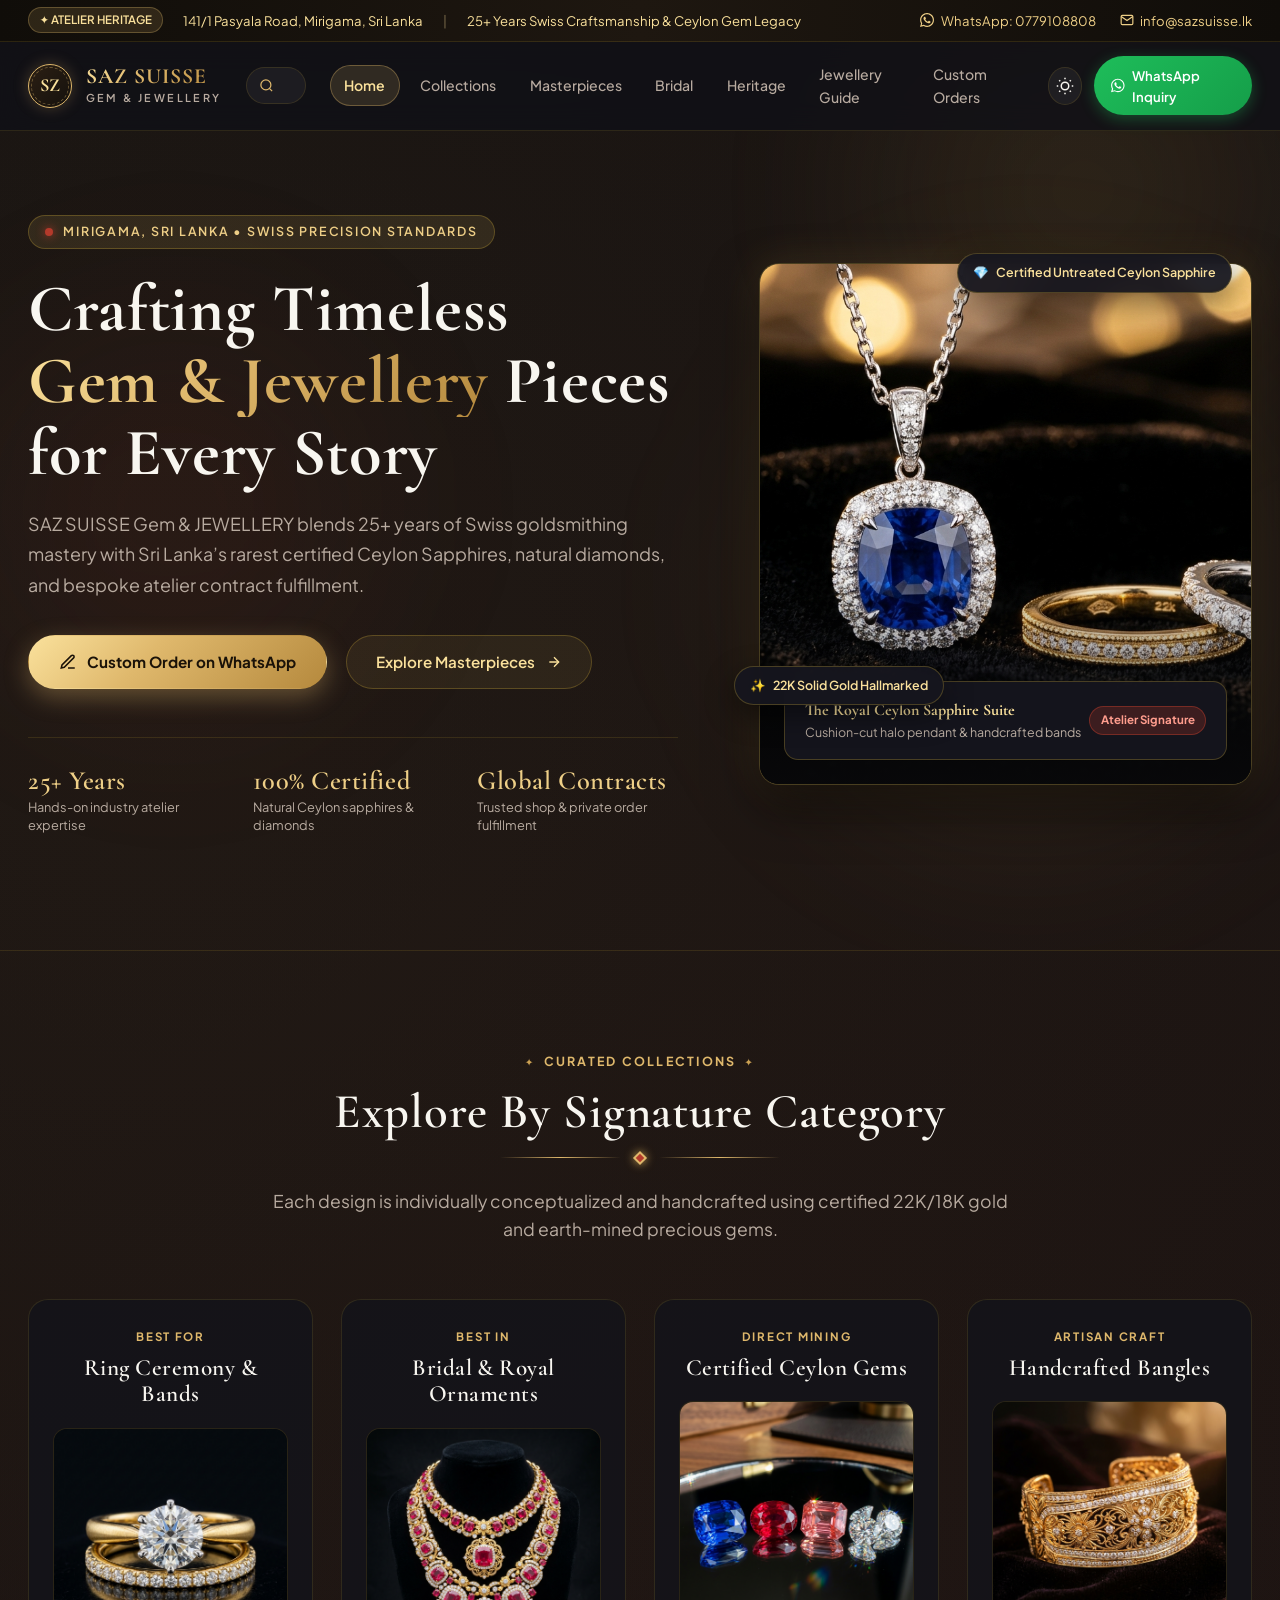
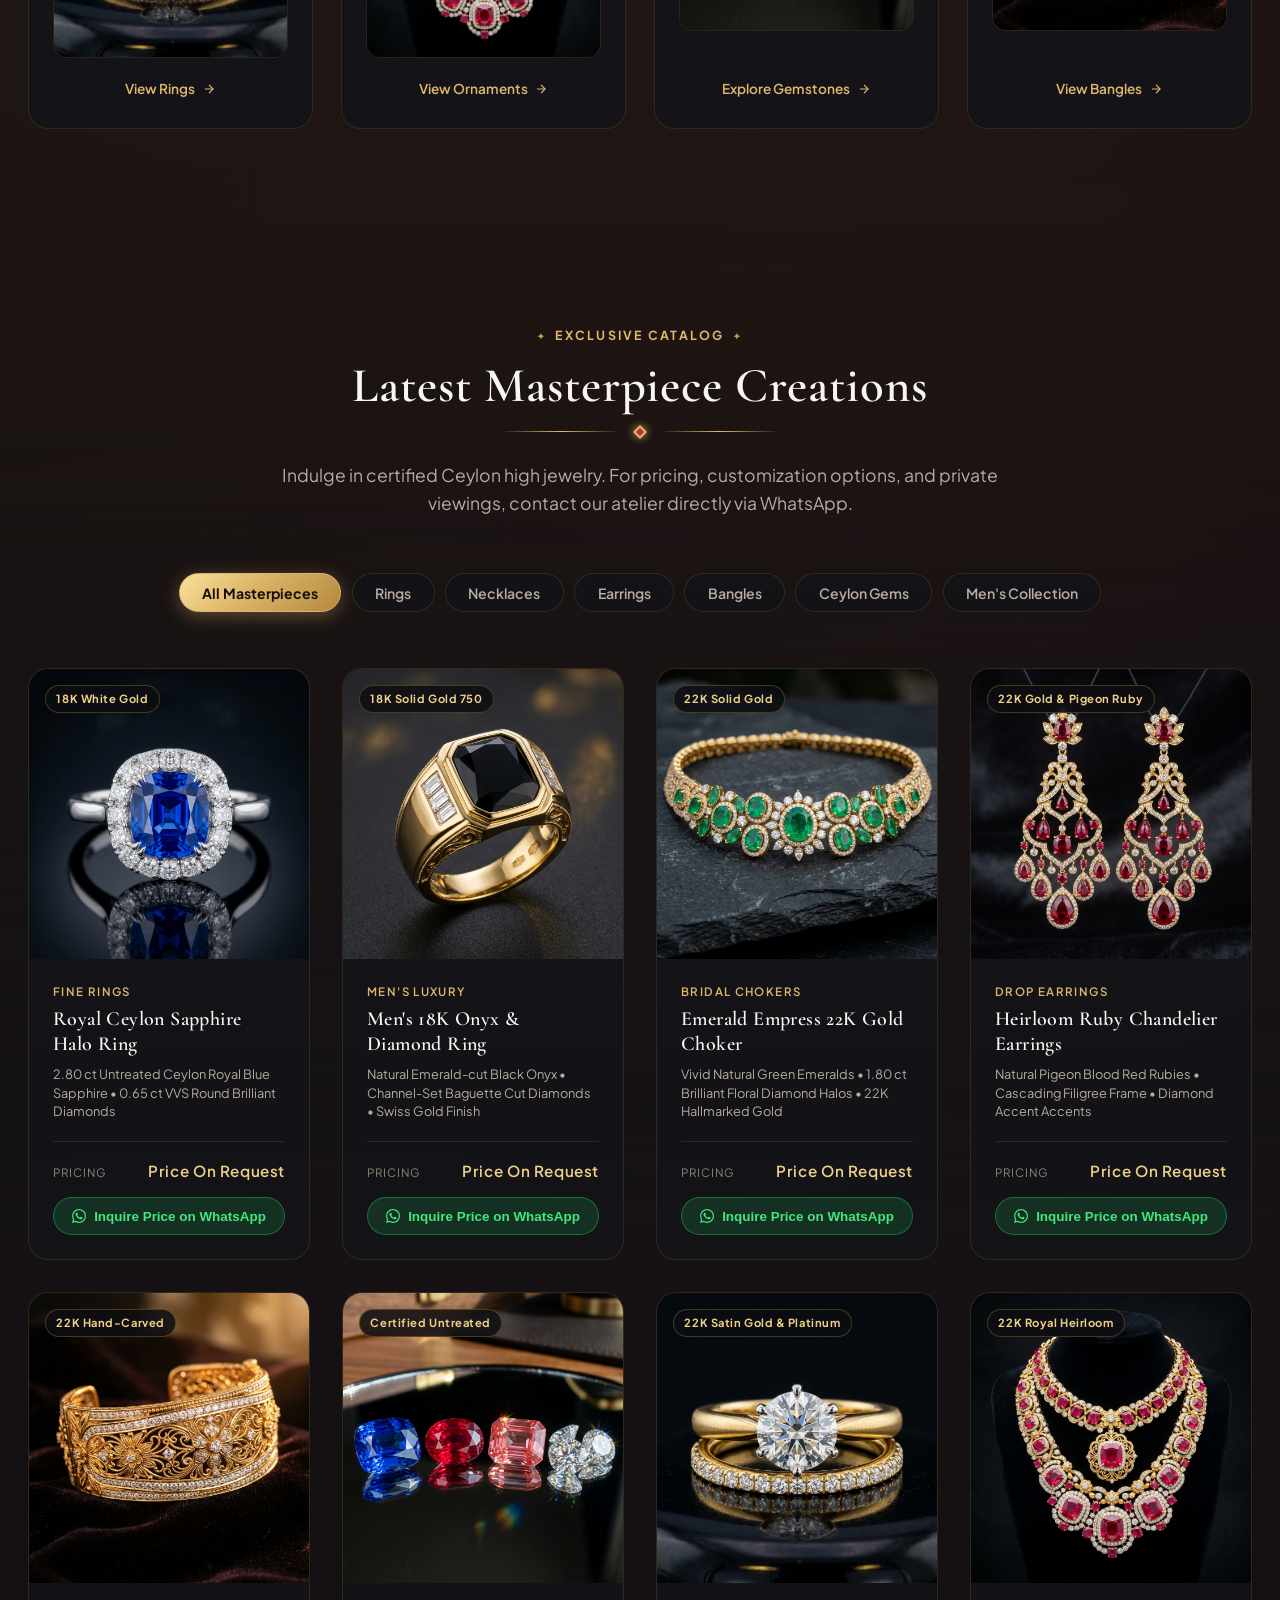
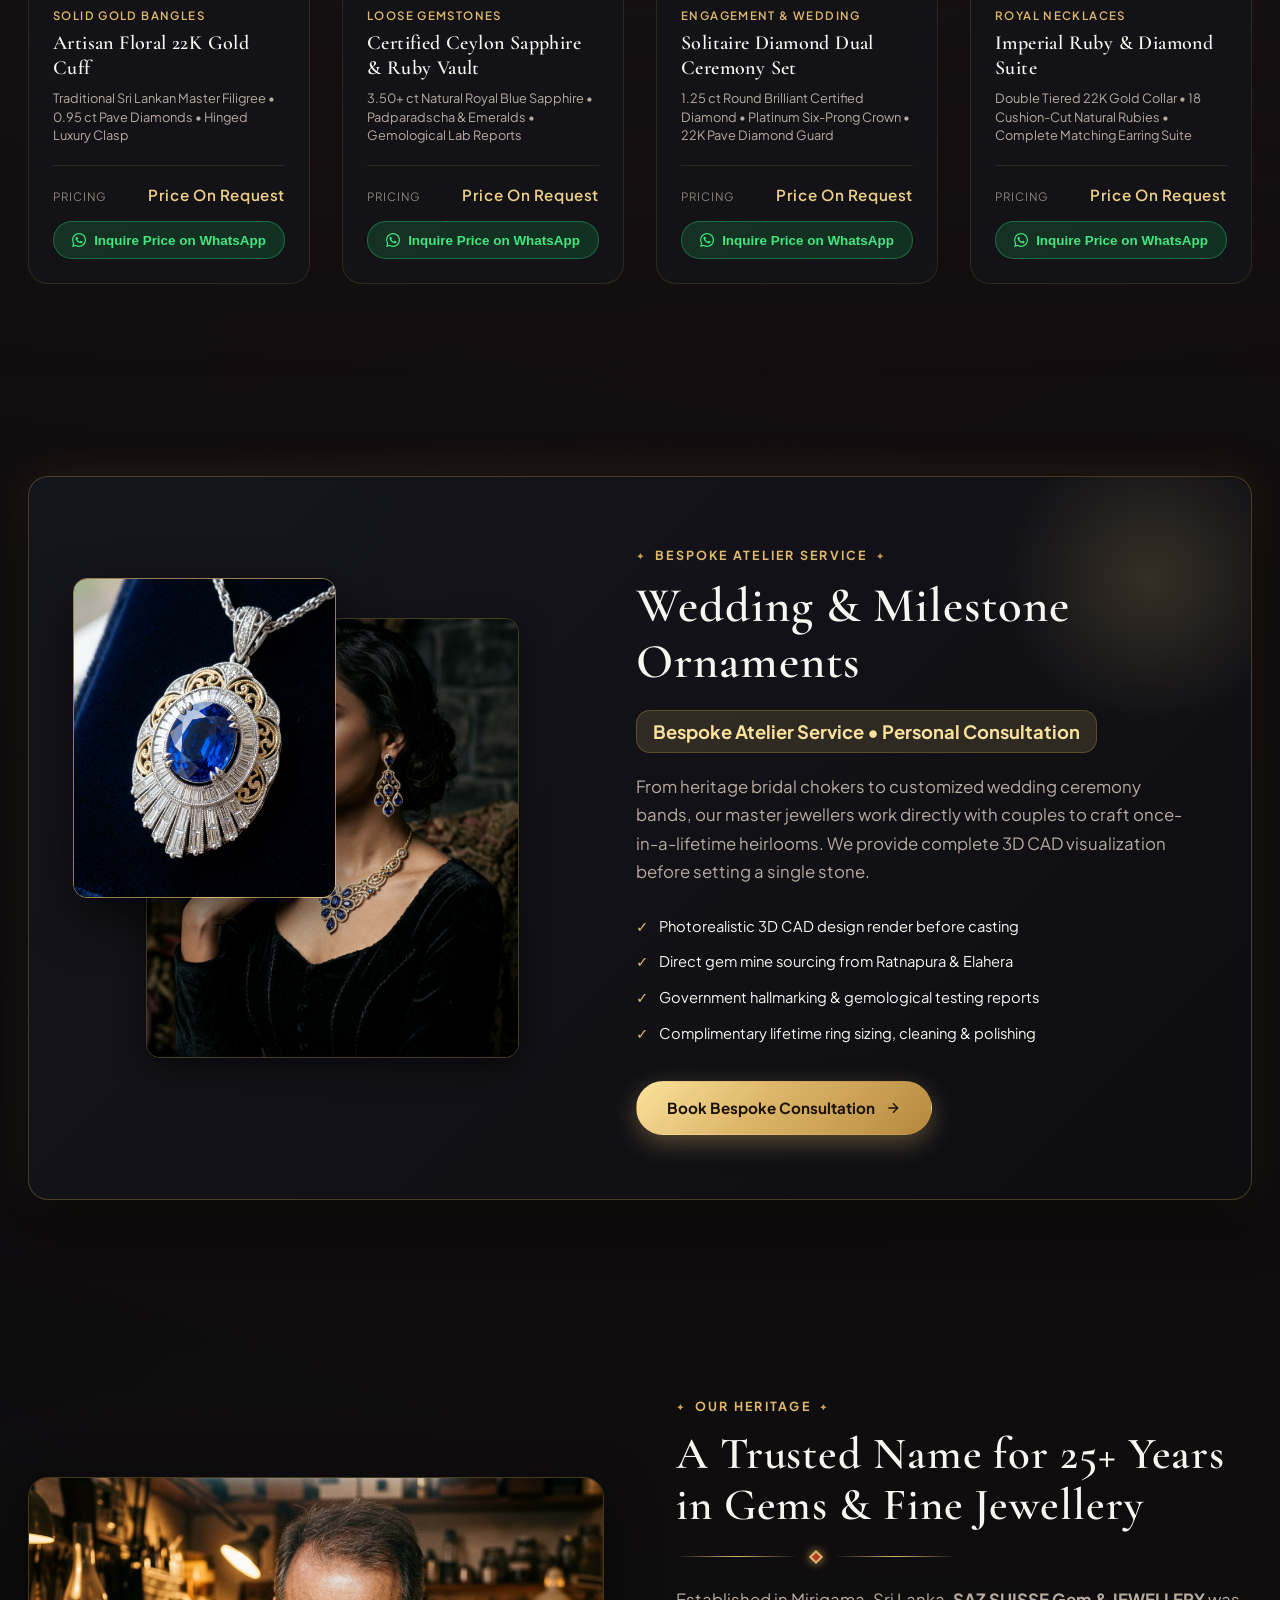
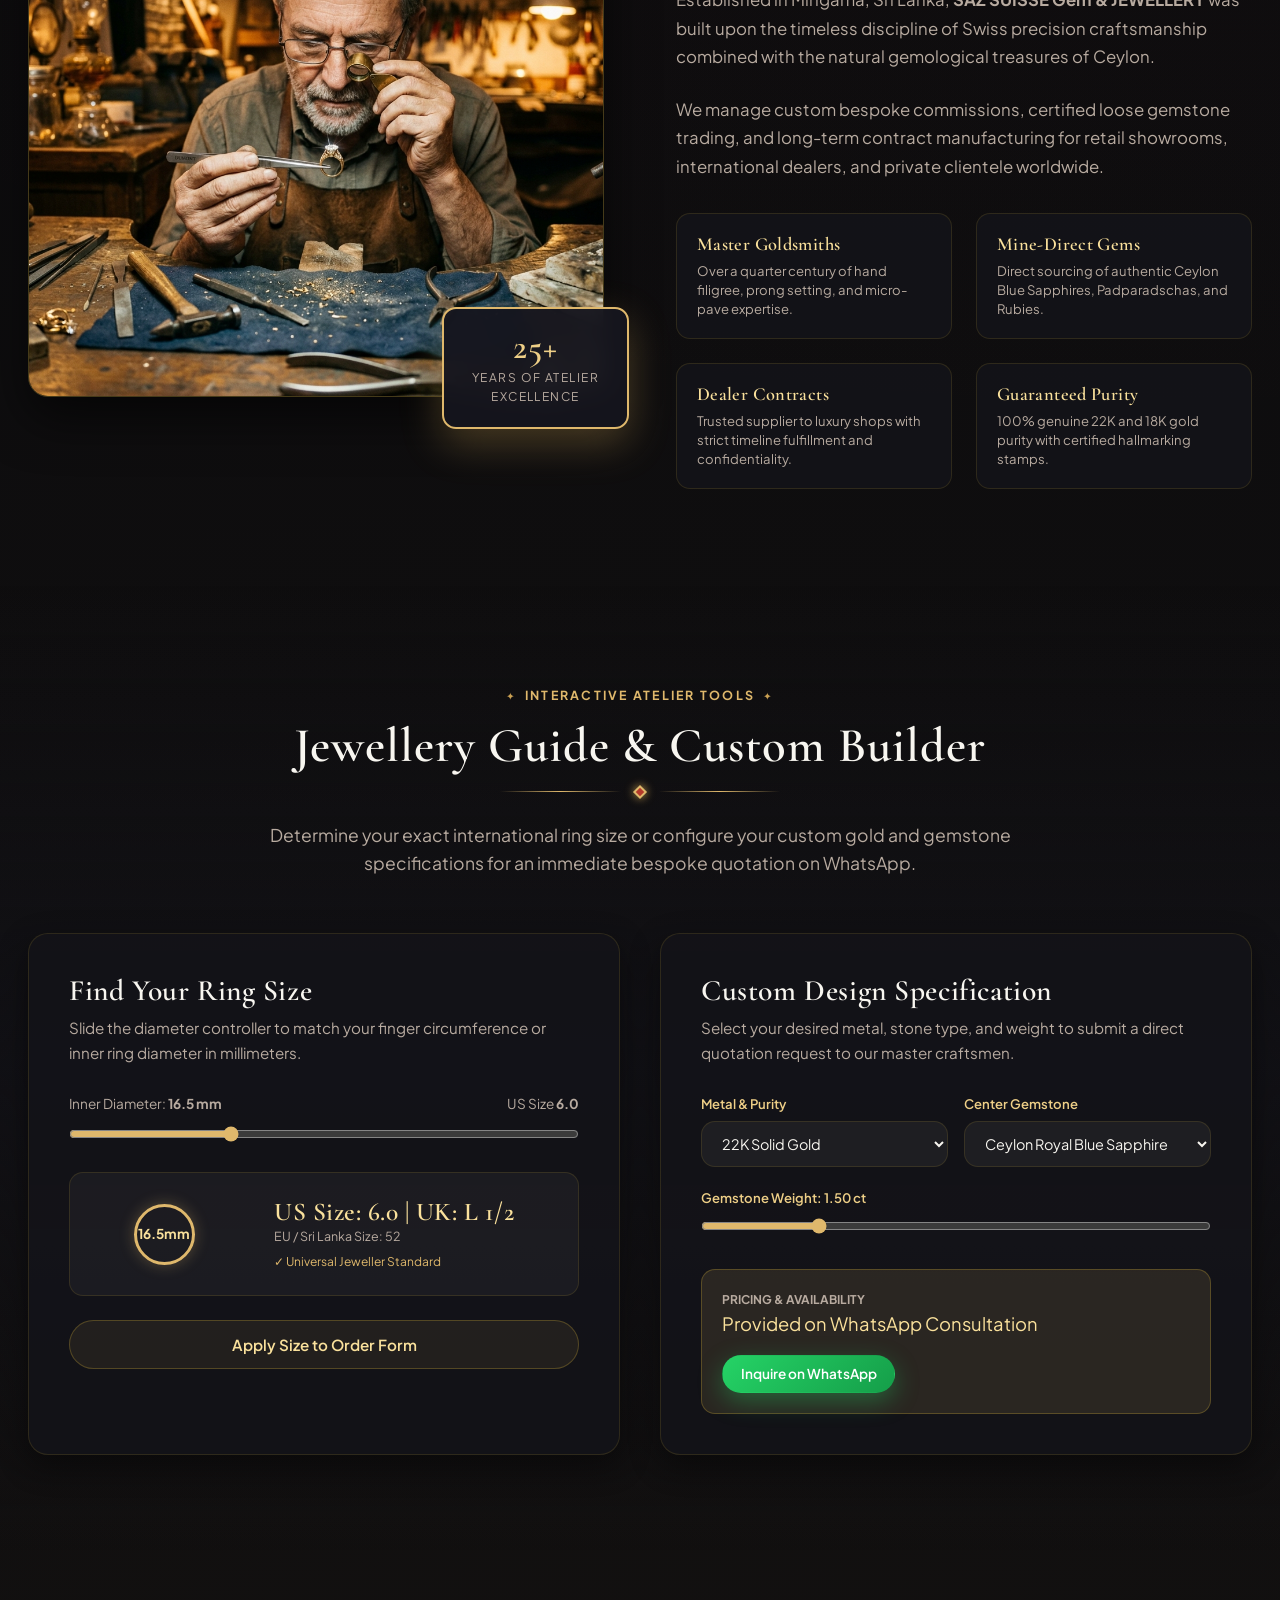
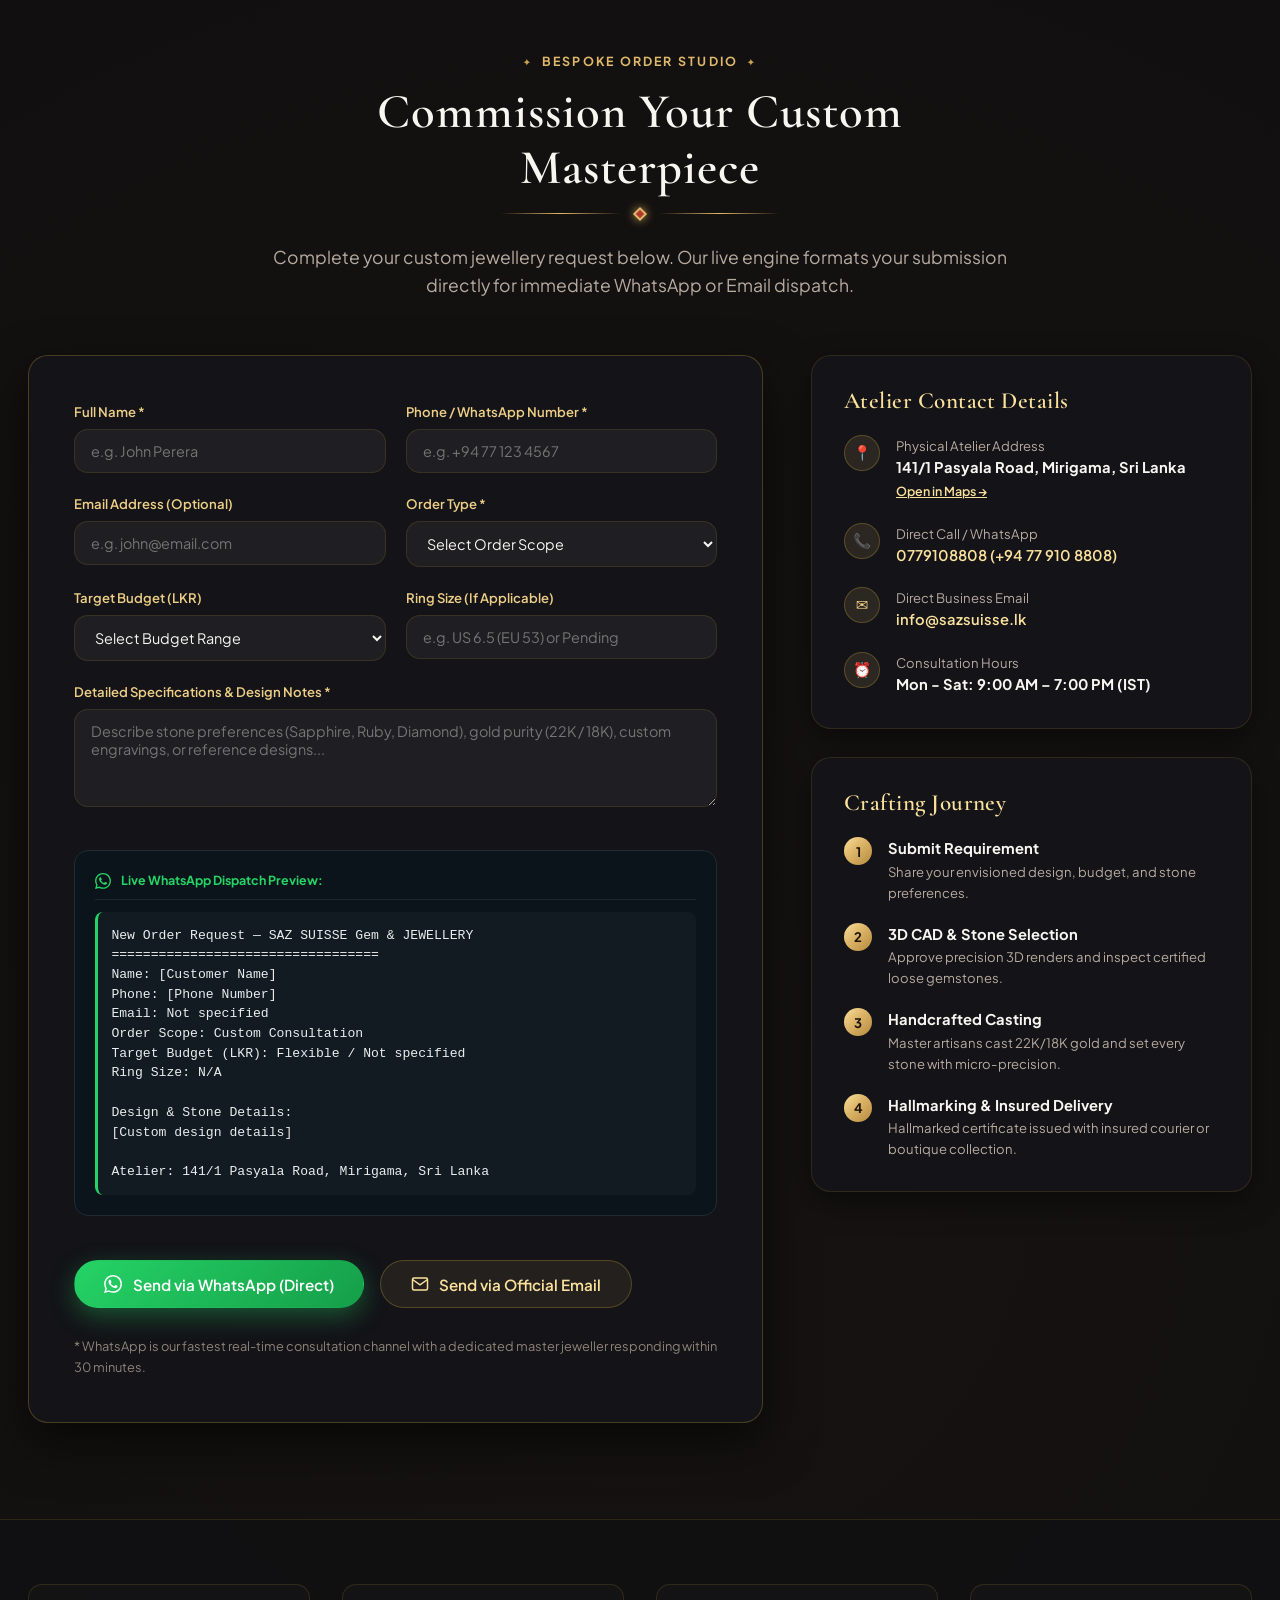
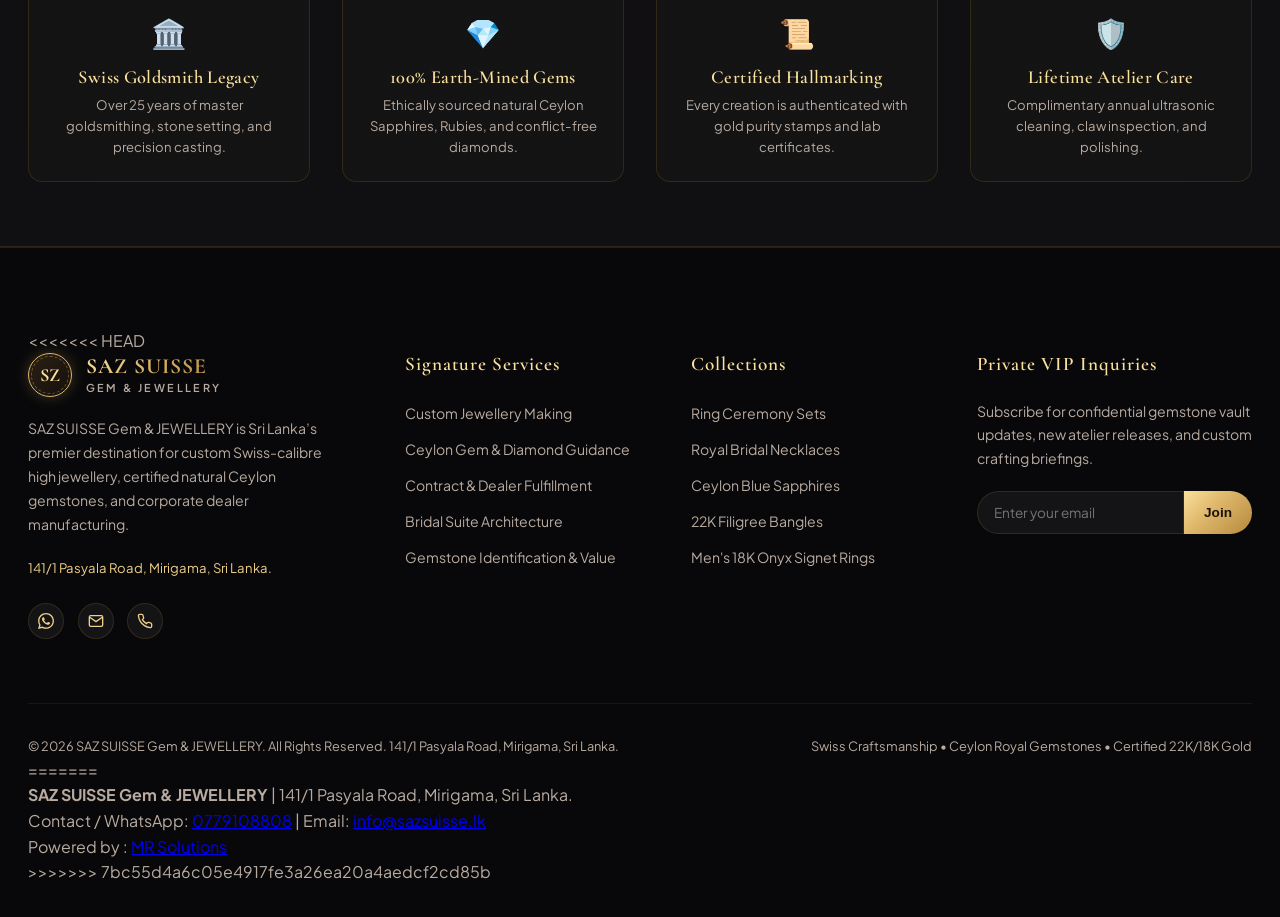
==== commit d9f05635: "Merge branch 'main' of https://github.com/M-Mufassir/SAZ-SUISSE-GOLD-HOUSE" ====
--- a/index.html
+++ b/index.html
@@ -842,6 +842,7 @@
        LUXURY SITE FOOTER
        ========================================================================== -->
   <footer class="site-footer">
+<<<<<<< HEAD
     <div class="footer-top">
       <div class="footer-col">
         <div class="brand" style="margin-bottom: 1.25rem;">
@@ -906,6 +907,16 @@
       <p>© 2026 SAZ SUISSE Gem & JEWELLERY. All Rights Reserved. 141/1 Pasyala Road, Mirigama, Sri Lanka.</p>
       <p>Swiss Craftsmanship • Ceylon Royal Gemstones • Certified 22K/18K Gold</p>
     </div>
+=======
+  <div class="footer-left">
+    <p><strong>SAZ SUISSE Gem & JEWELLERY</strong> | 141/1 Pasyala Road, Mirigama, Sri Lanka.</p>
+    <p>Contact / WhatsApp: <a href="https://wa.me/94779108808" target="_blank" rel="noopener">0779108808</a> | Email: <a href="mailto:info@sazsuisse.lk">info@sazsuisse.lk</a></p>
+  </div>
+
+  <div class="footer-right">
+  Powered by : <a href="#">MR Solutions</a>
+  </div>
+>>>>>>> 7bc55d4a6c05e4917fe3a26ea20a4aedcf2cd85b
   </footer>
 
   <!-- JavaScript -->
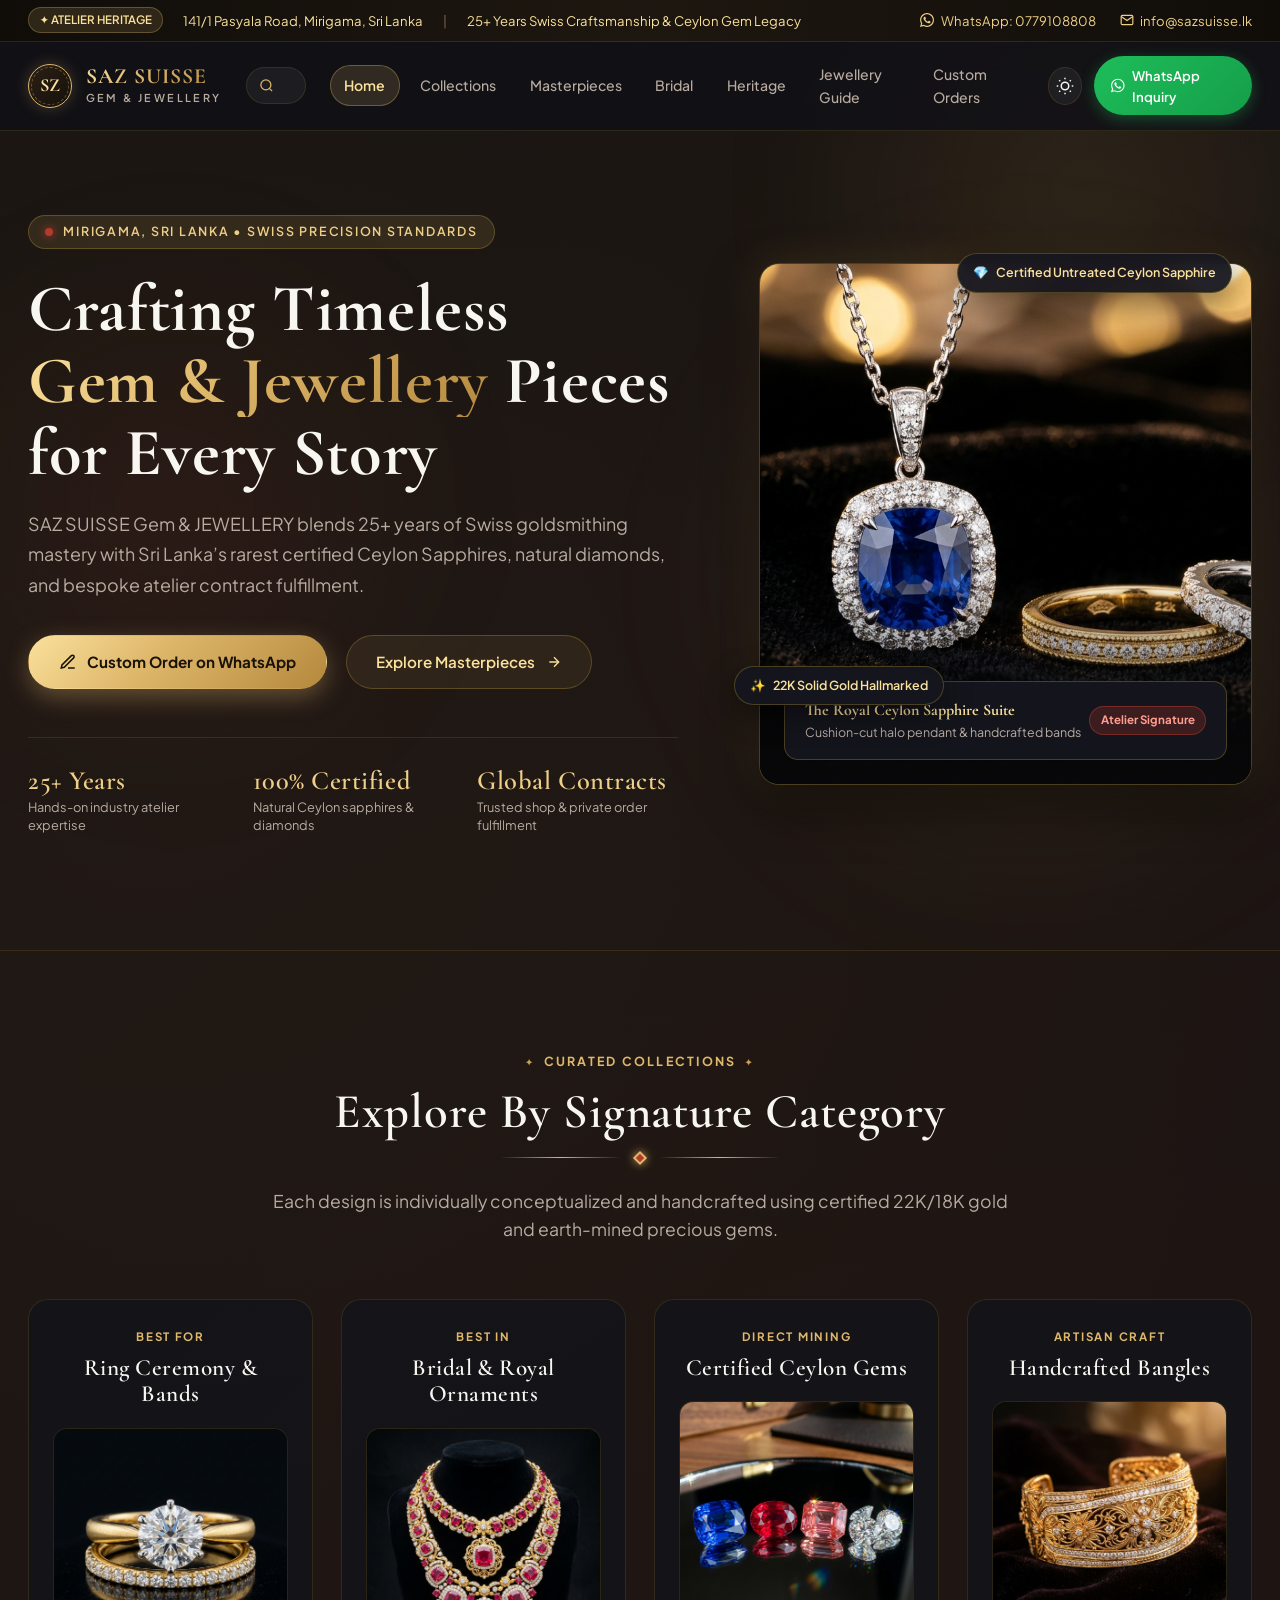
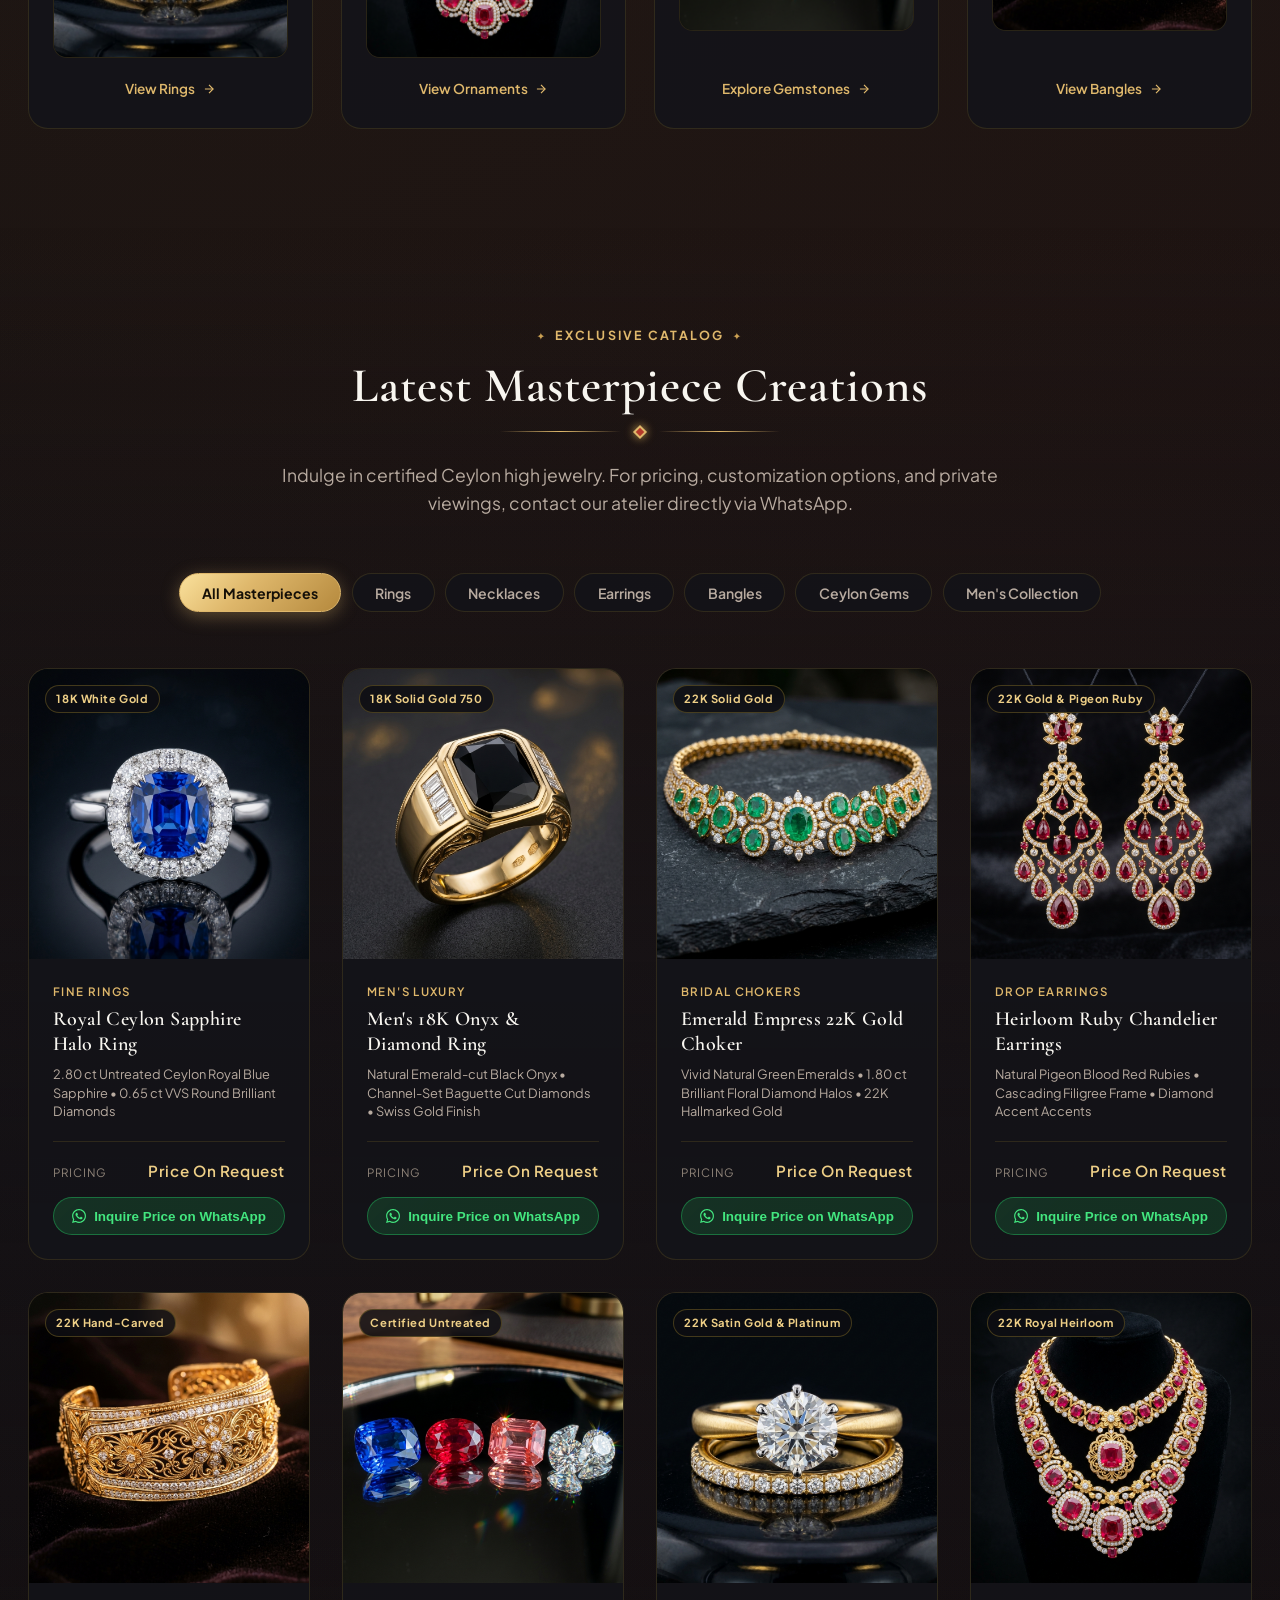
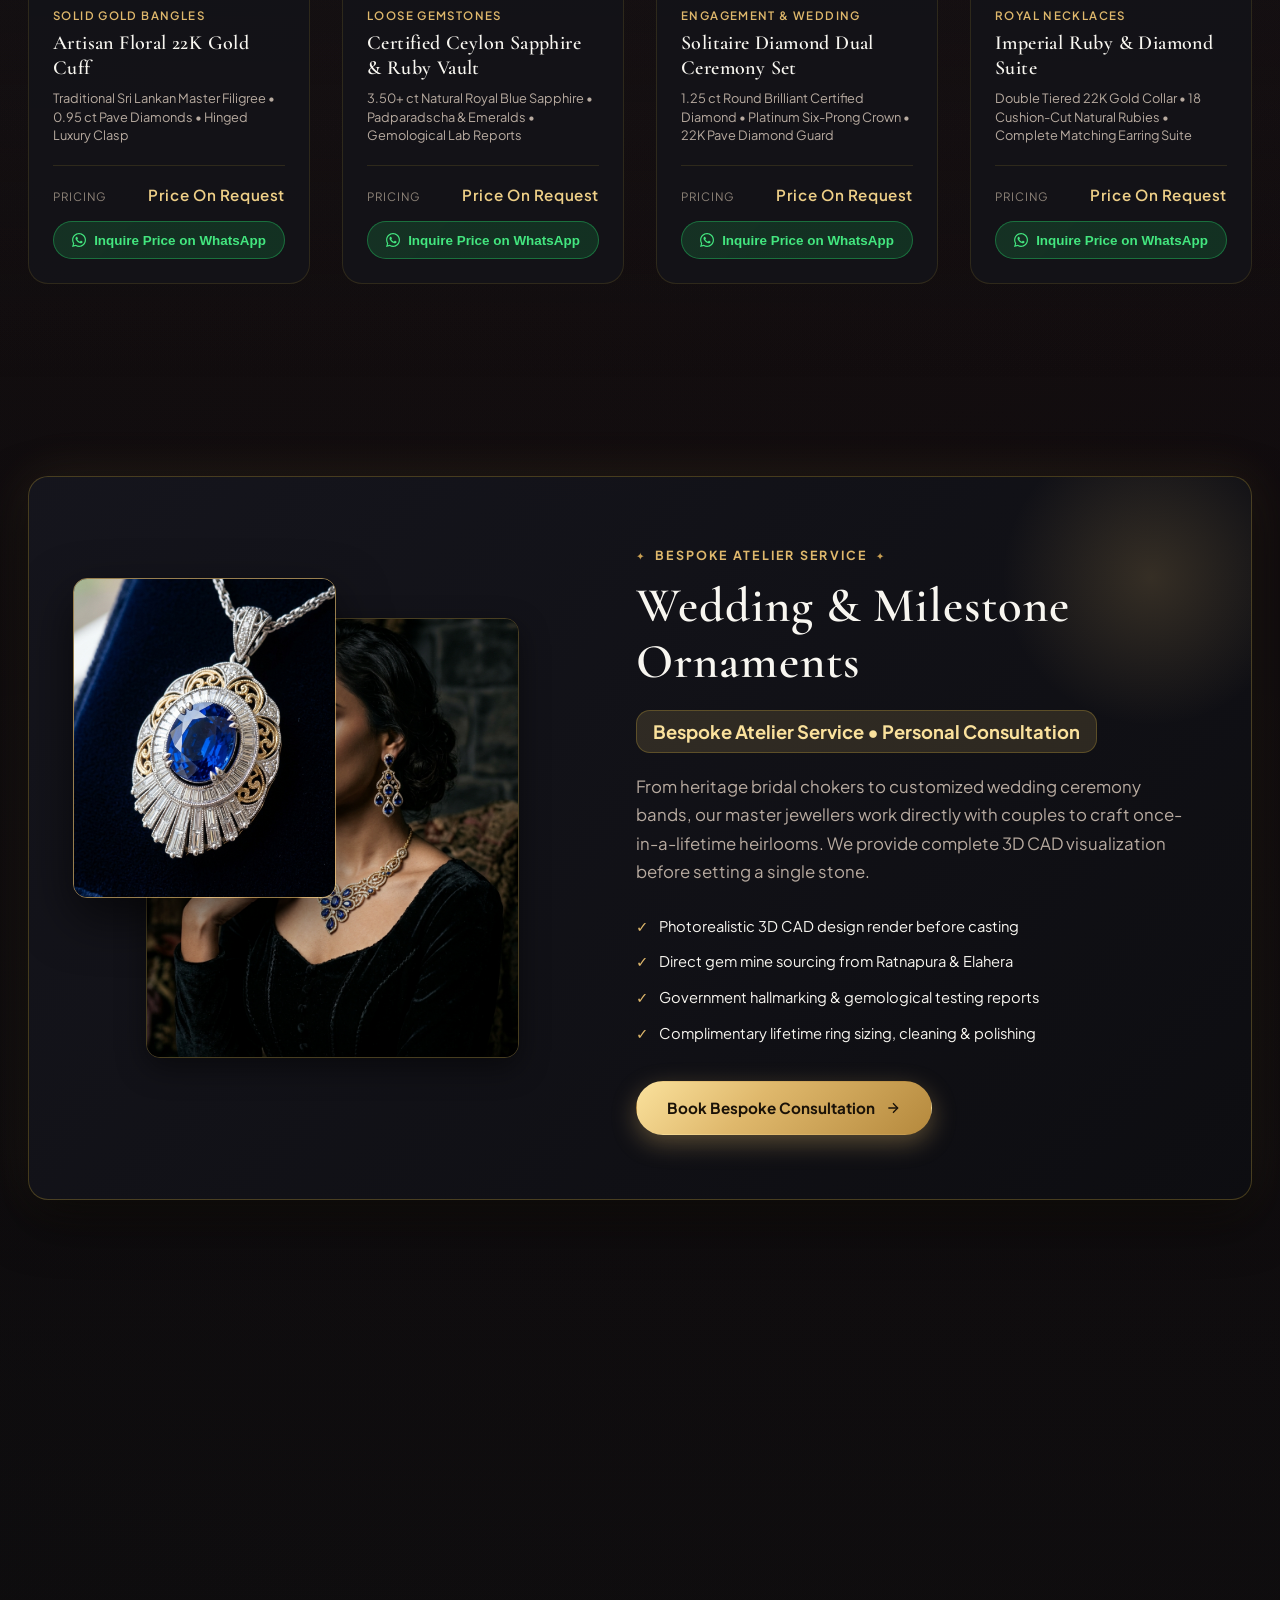
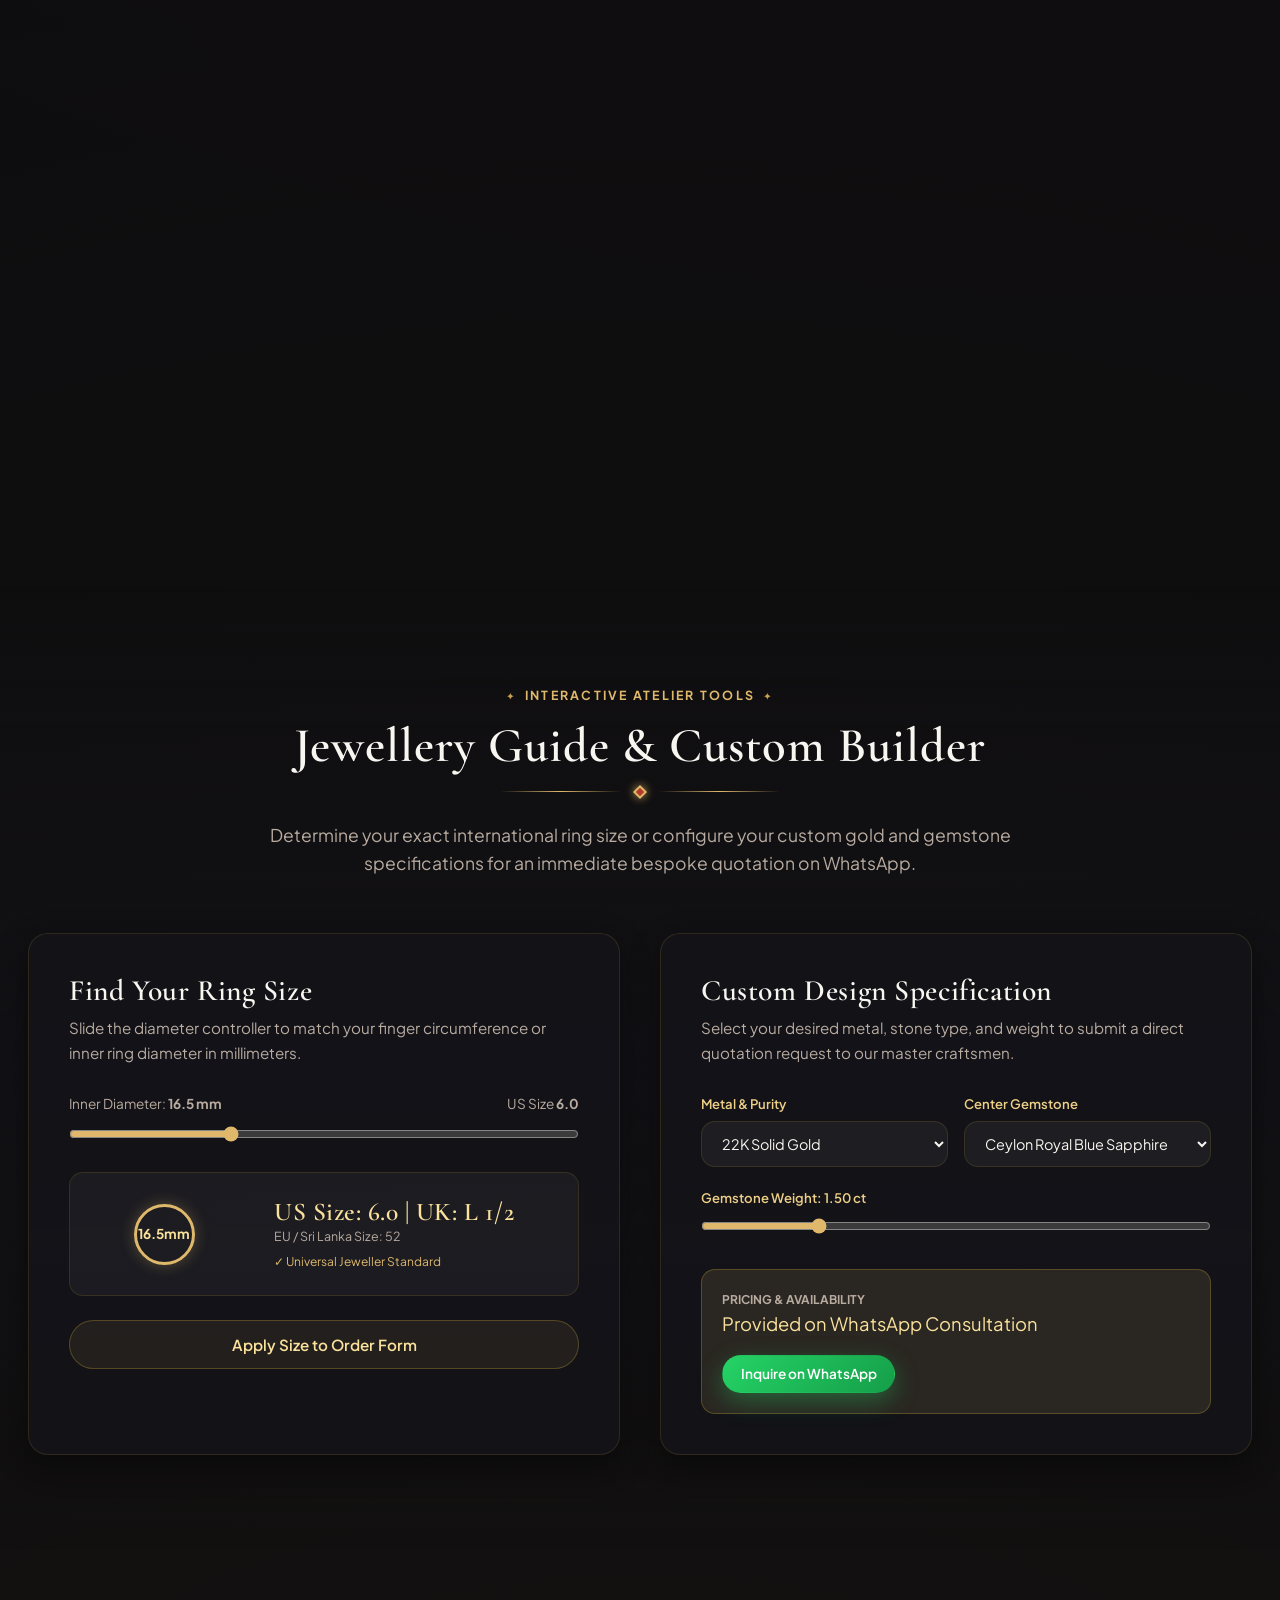
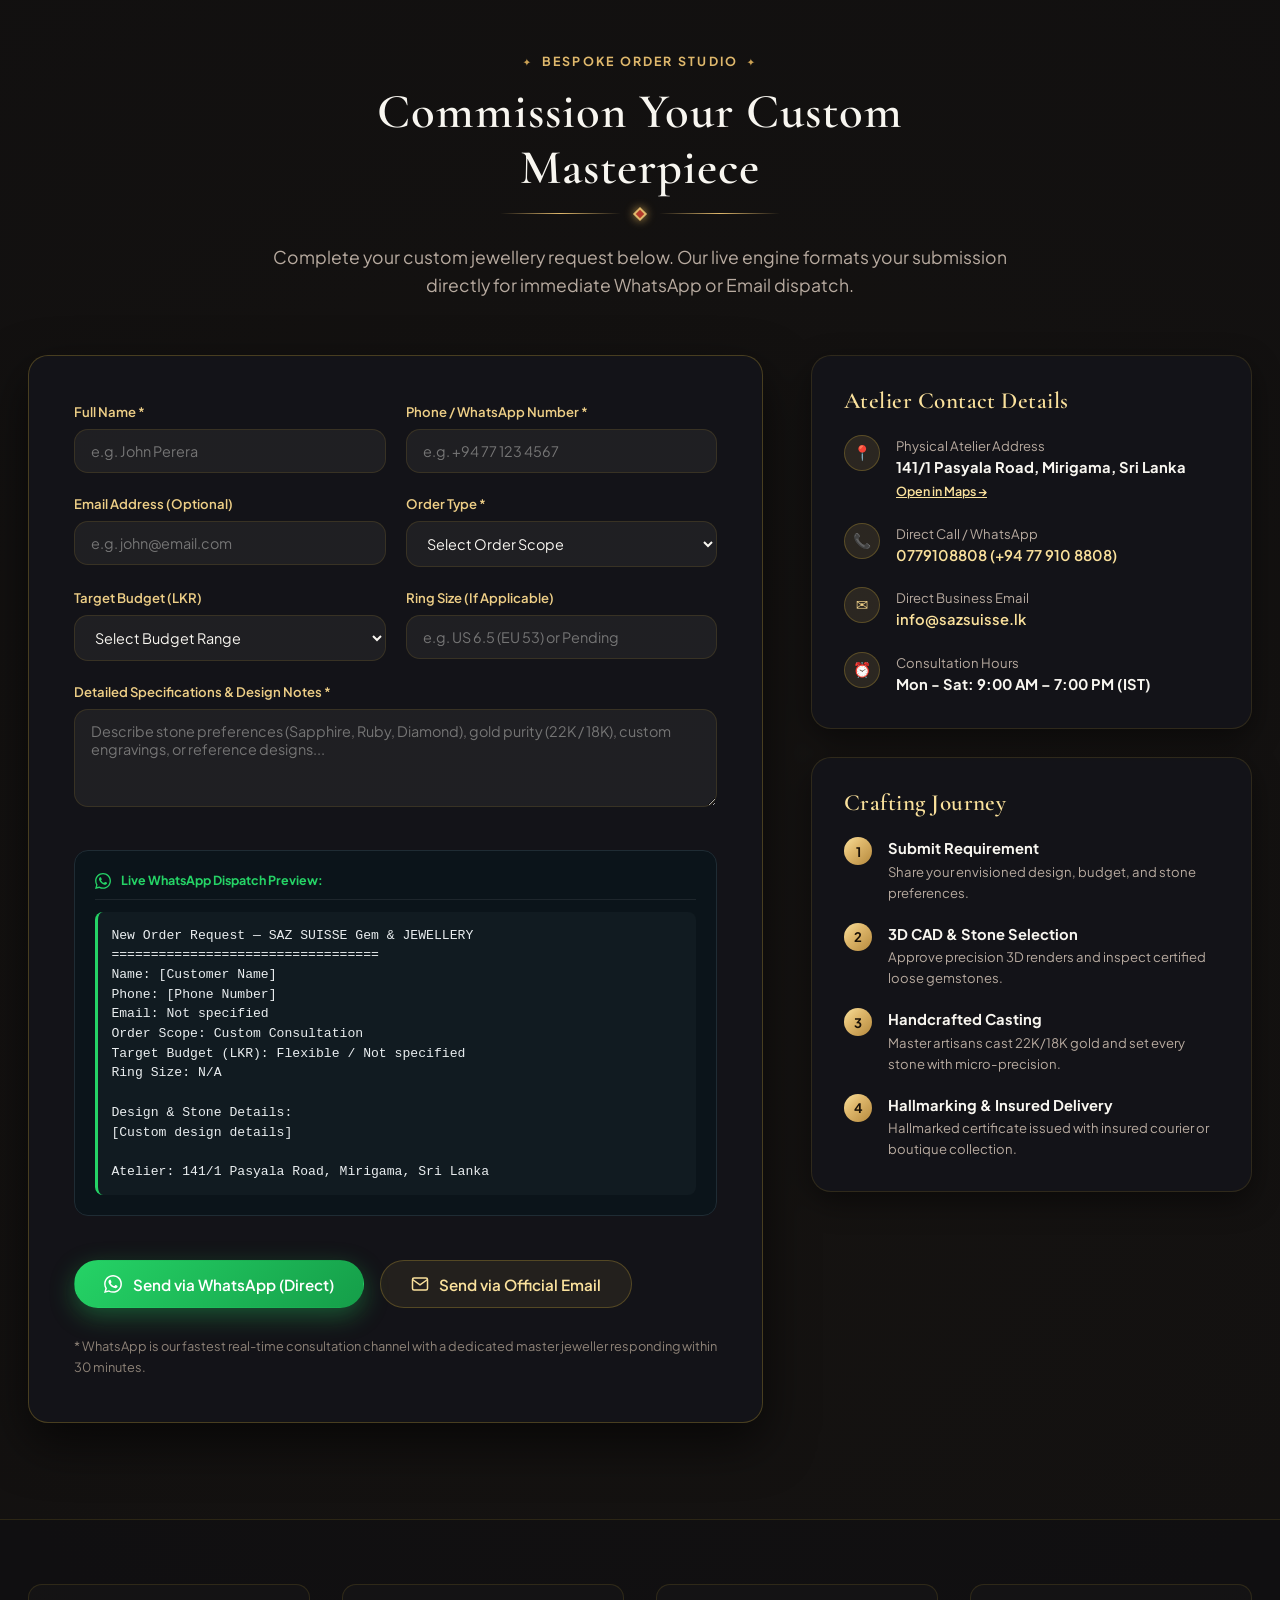
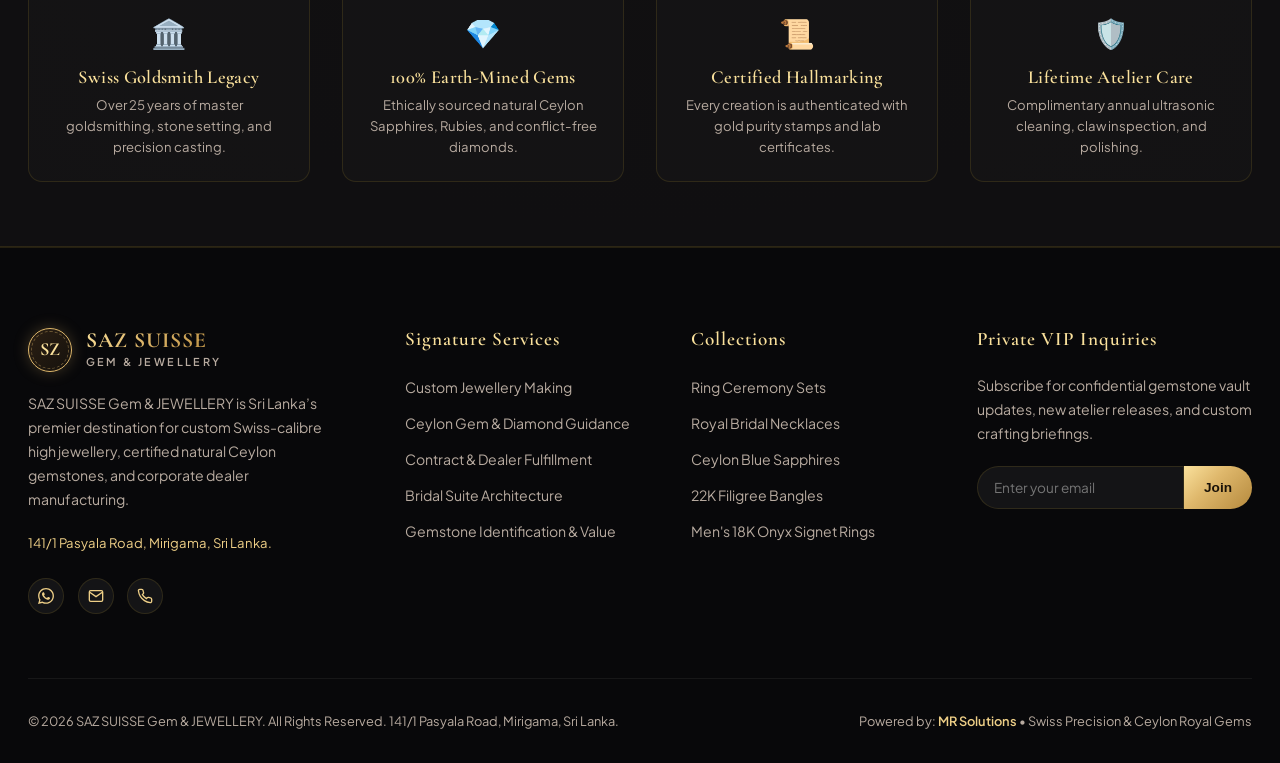
==== commit 3c2d407d: "feat: add URL theme parameter support, responsive audit script, and comprehensive light theme UI enh" ====
--- a/index.html
+++ b/index.html
@@ -842,7 +842,6 @@
        LUXURY SITE FOOTER
        ========================================================================== -->
   <footer class="site-footer">
-<<<<<<< HEAD
     <div class="footer-top">
       <div class="footer-col">
         <div class="brand" style="margin-bottom: 1.25rem;">
@@ -905,18 +904,8 @@
 
     <div class="footer-bottom">
       <p>© 2026 SAZ SUISSE Gem & JEWELLERY. All Rights Reserved. 141/1 Pasyala Road, Mirigama, Sri Lanka.</p>
-      <p>Swiss Craftsmanship • Ceylon Royal Gemstones • Certified 22K/18K Gold</p>
+      <p>Powered by: <a href="#" style="color: var(--gold-300); text-decoration: none; font-weight: 600;">MR Solutions</a> • Swiss Precision & Ceylon Royal Gems</p>
     </div>
-=======
-  <div class="footer-left">
-    <p><strong>SAZ SUISSE Gem & JEWELLERY</strong> | 141/1 Pasyala Road, Mirigama, Sri Lanka.</p>
-    <p>Contact / WhatsApp: <a href="https://wa.me/94779108808" target="_blank" rel="noopener">0779108808</a> | Email: <a href="mailto:info@sazsuisse.lk">info@sazsuisse.lk</a></p>
-  </div>
-
-  <div class="footer-right">
-  Powered by : <a href="#">MR Solutions</a>
-  </div>
->>>>>>> 7bc55d4a6c05e4917fe3a26ea20a4aedcf2cd85b
   </footer>
 
   <!-- JavaScript -->
--- a/styles.css
+++ b/styles.css
@@ -60,37 +60,47 @@
   --transition-slow: 600ms cubic-bezier(0.16, 1, 0.3, 1);
 }
 
-/* Light Theme: Champagne Ivory & Swiss Ruby (Matching existing brand colors) */
+/* Light Theme: Royal Champagne Ivory & Imperial Bronze Gold */
 [data-theme="light"] {
-  --bg-primary: #fdf8f5;
-  --bg-secondary: #f6ede5;
-  --bg-tertiary: #eedfd3;
-  --bg-glass: rgba(253, 248, 243, 0.92);
-  --bg-glass-strong: rgba(255, 252, 249, 0.98);
-  --bg-card: rgba(255, 252, 249, 0.96);
-
-  --text-main: #241410;
-  --text-muted: #5e433b;
-  --text-light: #82665e;
-
-  --gold-100: #5a3f15;
-  --gold-200: #7a5319;
-  --gold-300: #916520;
-  --gold-400: #a87627;
-  --gold-500: #8c6018;
-  --gold-gradient: linear-gradient(135deg, #a87627 0%, #704a11 100%);
-  --gold-gradient-dark: linear-gradient(145deg, #fff3e6 0%, #f4e3d3 100%);
-
-  --border-gold: rgba(168, 118, 39, 0.32);
-  --border-gold-subtle: rgba(168, 118, 39, 0.18);
-  --border-gold-strong: rgba(168, 118, 39, 0.7);
-  --border-glass: rgba(110, 60, 48, 0.12);
-
-  --shadow-sm: 0 4px 14px rgba(70, 40, 30, 0.08);
-  --shadow-md: 0 10px 28px rgba(70, 40, 30, 0.12);
-  --shadow-lg: 0 20px 50px rgba(70, 40, 30, 0.16);
-  --shadow-gold: 0 8px 30px rgba(168, 118, 39, 0.18);
-  --shadow-gold-hover: 0 14px 40px rgba(168, 118, 39, 0.3);
+  --bg-primary: #faf6f0;
+  --bg-secondary: #f4ecdf;
+  --bg-tertiary: #ebdccf;
+  --bg-glass: rgba(250, 246, 240, 0.92);
+  --bg-glass-strong: rgba(255, 255, 255, 0.97);
+  --bg-card: #ffffff;
+
+  /* Deep High-Contrast Mocha & Espresso Typography (WCAG AAA Compliant) */
+  --text-main: #1d130e;
+  --text-muted: #4e3c33;
+  --text-light: #725f54;
+
+  /* Rich High-Contrast Gold Tones Specially Tuned for Light Canvas */
+  --gold-100: #6b440b;
+  --gold-200: #7b4f0e;
+  --gold-300: #8c5d15;
+  --gold-400: #a16c1d;
+  --gold-500: #b57d28;
+  --gold-600: #c98e34;
+  --gold-700: #dda042;
+  --gold-gradient: linear-gradient(135deg, #78470a 0%, #aa7520 45%, #633904 100%);
+  --gold-gradient-glow: linear-gradient(135deg, #8a530f 0%, #bc8429 50%, #703f05 100%);
+  --gold-gradient-dark: linear-gradient(145deg, #ffffff 0%, #f7eee4 100%);
+
+  /* Swiss Ruby & Gem Accents */
+  --ruby-accent: #a32213;
+  --ruby-glow: rgba(163, 34, 19, 0.25);
+
+  /* Precise Gold Borders & Subtle Drop Shadows */
+  --border-gold: rgba(161, 108, 29, 0.32);
+  --border-gold-subtle: rgba(161, 108, 29, 0.18);
+  --border-gold-strong: rgba(161, 108, 29, 0.65);
+  --border-glass: rgba(100, 60, 40, 0.12);
+
+  --shadow-sm: 0 3px 10px rgba(50, 30, 20, 0.05);
+  --shadow-md: 0 8px 24px rgba(50, 30, 20, 0.08);
+  --shadow-lg: 0 16px 40px rgba(50, 30, 20, 0.11);
+  --shadow-gold: 0 6px 24px rgba(161, 108, 29, 0.14);
+  --shadow-gold-hover: 0 12px 32px rgba(161, 108, 29, 0.24);
 }
 
 /* Reset & Base */
@@ -1983,3 +1993,679 @@
     grid-template-columns: 1fr;
   }
 }
+
+/* ==========================================================================
+   Light Theme Dedicated Luxury Styling & Contrast Enhancements
+   Ensures WCAG AAA Readability, Eye Comfort, and Haute Joaillerie Elegance
+   ========================================================================== */
+
+/* Ambient & Canvas Background in Light Mode */
+[data-theme="light"] body {
+  background-color: var(--bg-primary);
+  background-image:
+    radial-gradient(circle at 15% 10%, rgba(203, 161, 83, 0.12) 0%, transparent 45%),
+    radial-gradient(circle at 85% 20%, rgba(163, 34, 19, 0.06) 0%, transparent 50%),
+    radial-gradient(circle at 50% 80%, rgba(203, 161, 83, 0.08) 0%, transparent 55%);
+}
+
+[data-theme="light"] .bg-ambient-glow::before {
+  background: radial-gradient(circle, rgba(203, 161, 83, 0.14) 0%, transparent 68%);
+}
+
+[data-theme="light"] .bg-ambient-glow::after {
+  background: radial-gradient(circle, rgba(163, 34, 19, 0.07) 0%, transparent 70%);
+}
+
+/* Light Mode: Elegant Champagne Ivory Top Bar */
+[data-theme="light"] .top-bar {
+  background: linear-gradient(90deg, #f7eee3 0%, #eee1cf 50%, #f7eee3 100%);
+  border-bottom: 1px solid rgba(161, 108, 29, 0.22);
+  color: #4e3c33;
+}
+
+[data-theme="light"] .top-badge {
+  background: rgba(161, 108, 29, 0.12);
+  color: #6b440b;
+  border-color: rgba(161, 108, 29, 0.35);
+  font-weight: 700;
+}
+
+[data-theme="light"] .top-bar-link {
+  color: #5c4436;
+  font-weight: 600;
+}
+
+[data-theme="light"] .top-bar-link:hover {
+  color: #1d130e;
+}
+
+/* Light Mode: Navigation & Header Controls */
+[data-theme="light"] .site-header {
+  background: rgba(253, 249, 244, 0.94);
+  border-bottom-color: rgba(161, 108, 29, 0.22);
+}
+
+[data-theme="light"] .site-header.scrolled {
+  background: rgba(255, 255, 255, 0.98);
+  box-shadow: 0 4px 20px rgba(50, 30, 20, 0.08);
+}
+
+[data-theme="light"] .brand-crest {
+  background: linear-gradient(135deg, #2b1f13 0%, #15110d 100%);
+  border-color: #a16c1d;
+  color: #fae19c;
+  box-shadow: 0 2px 12px rgba(161, 108, 29, 0.25);
+}
+
+[data-theme="light"] .brand-title {
+  background: linear-gradient(135deg, #78470a 0%, #a8721c 50%, #633904 100%);
+  -webkit-background-clip: text;
+  -webkit-text-fill-color: transparent;
+}
+
+[data-theme="light"] .brand-subtitle {
+  color: #6b574d;
+}
+
+[data-theme="light"] .search-input {
+  background: #ffffff;
+  border: 1.5px solid rgba(161, 108, 29, 0.25);
+  color: #1d130e;
+}
+
+[data-theme="light"] .search-input::placeholder {
+  color: #8c786e;
+}
+
+[data-theme="light"] .search-input:focus {
+  background: #ffffff;
+  border-color: #8c5d15;
+  box-shadow: 0 0 16px rgba(161, 108, 29, 0.2);
+}
+
+[data-theme="light"] .search-icon-left {
+  color: #8c5d15;
+}
+
+[data-theme="light"] .nav-link {
+  color: #4e3c33;
+  font-weight: 600;
+}
+
+[data-theme="light"] .nav-link:hover {
+  color: #1d130e;
+  background: rgba(161, 108, 29, 0.1);
+}
+
+[data-theme="light"] .nav-link.active {
+  color: #633904;
+  background: rgba(161, 108, 29, 0.16);
+  border: 1px solid rgba(161, 108, 29, 0.38);
+  font-weight: 700;
+}
+
+[data-theme="light"] .icon-btn {
+  background: #ffffff;
+  border: 1.5px solid rgba(161, 108, 29, 0.24);
+  color: #3d2c23;
+}
+
+[data-theme="light"] .icon-btn:hover {
+  border-color: #8c5d15;
+  color: #6b440b;
+  background: #fbf5ef;
+}
+
+/* Light Mode: Hero Section Elements */
+[data-theme="light"] .hero-backdrop-glow {
+  background: radial-gradient(circle, rgba(212, 175, 55, 0.15) 0%, transparent 70%);
+}
+
+[data-theme="light"] .hero-eyebrow-badge {
+  background: rgba(161, 108, 29, 0.11);
+  border: 1px solid rgba(161, 108, 29, 0.32);
+  color: #6b440b;
+  font-weight: 700;
+}
+
+[data-theme="light"] .gold-gradient-text {
+  background: linear-gradient(135deg, #78470a 0%, #aa7520 45%, #633904 100%);
+  -webkit-background-clip: text;
+  -webkit-text-fill-color: transparent;
+}
+
+[data-theme="light"] .hero-lead {
+  color: #4e3c33;
+}
+
+[data-theme="light"] .btn-gold {
+  background: linear-gradient(135deg, #d8a044 0%, #bd8323 100%);
+  color: #160e05;
+  font-weight: 700;
+  box-shadow: 0 6px 22px rgba(161, 108, 29, 0.3);
+}
+
+[data-theme="light"] .btn-gold:hover {
+  box-shadow: 0 10px 30px rgba(161, 108, 29, 0.45);
+}
+
+[data-theme="light"] .btn-ghost-gold {
+  background: #ffffff;
+  border: 1.5px solid #8c5d15;
+  color: #6b440b;
+  font-weight: 700;
+  box-shadow: 0 2px 10px rgba(50, 30, 20, 0.05);
+}
+
+[data-theme="light"] .btn-ghost-gold:hover {
+  background: #8c5d15;
+  color: #ffffff;
+  border-color: #8c5d15;
+}
+
+[data-theme="light"] .hero-trust-row {
+  border-top-color: rgba(161, 108, 29, 0.22);
+}
+
+[data-theme="light"] .trust-item h4 {
+  color: #7b4f0e;
+  font-weight: 700;
+}
+
+[data-theme="light"] .trust-item p {
+  color: #4e3c33;
+}
+
+[data-theme="light"] .hero-main-card {
+  border-color: rgba(161, 108, 29, 0.32);
+  box-shadow: 0 16px 45px rgba(50, 30, 20, 0.12), 0 0 30px rgba(212, 175, 55, 0.1);
+}
+
+[data-theme="light"] .hero-main-card::before {
+  background: linear-gradient(180deg, transparent 55%, rgba(18, 12, 8, 0.75) 100%);
+}
+
+[data-theme="light"] .hero-floating-badge {
+  background: #ffffff;
+  border: 1.5px solid rgba(161, 108, 29, 0.35);
+  box-shadow: 0 10px 30px rgba(50, 30, 20, 0.14);
+}
+
+[data-theme="light"] .badge-details h5 {
+  color: #1d130e;
+  font-weight: 700;
+}
+
+[data-theme="light"] .badge-details p {
+  color: #4e3c33;
+}
+
+[data-theme="light"] .badge-tag {
+  background: #fae8e5;
+  color: #9c1f11;
+  border: 1px solid #eba49a;
+  font-weight: 700;
+}
+
+[data-theme="light"] .hero-mini-tag {
+  background: #ffffff;
+  border: 1.5px solid rgba(161, 108, 29, 0.32);
+  color: #1d130e;
+  box-shadow: 0 8px 24px rgba(50, 30, 20, 0.1);
+  font-weight: 700;
+}
+
+/* Light Mode: Curated Categories Cards */
+[data-theme="light"] .category-card {
+  background: #ffffff;
+  border: 1px solid rgba(161, 108, 29, 0.2);
+  box-shadow: 0 4px 18px rgba(50, 30, 20, 0.05);
+}
+
+[data-theme="light"] .category-card:hover {
+  border-color: #8c5d15;
+  box-shadow: 0 12px 35px rgba(50, 30, 20, 0.1), 0 0 20px rgba(161, 108, 29, 0.12);
+}
+
+[data-theme="light"] .category-tag-sub {
+  color: #7b4f0e;
+  font-weight: 700;
+}
+
+[data-theme="light"] .category-title {
+  color: #1d130e;
+}
+
+[data-theme="light"] .category-card:hover .category-title {
+  color: #7b4f0e;
+}
+
+[data-theme="light"] .category-image-wrap {
+  background: #f7f1e9;
+  border-color: rgba(161, 108, 29, 0.18);
+}
+
+[data-theme="light"] .category-cta-link {
+  color: #7b4f0e;
+  font-weight: 700;
+}
+
+[data-theme="light"] .category-card:hover .category-cta-link {
+  color: #1d130e;
+}
+
+/* Light Mode: Masterpieces Section & Products Grid */
+[data-theme="light"] .section-products {
+  background: linear-gradient(180deg, transparent 0%, rgba(238, 222, 207, 0.45) 50%, transparent 100%);
+}
+
+[data-theme="light"] .filter-btn {
+  background: #ffffff;
+  border: 1.5px solid rgba(161, 108, 29, 0.22);
+  color: #4e3c33;
+}
+
+[data-theme="light"] .filter-btn:hover {
+  color: #1d130e;
+  border-color: #8c5d15;
+  background: #faf4ed;
+}
+
+[data-theme="light"] .filter-btn.active {
+  background: linear-gradient(135deg, #d8a044 0%, #b87e1f 100%);
+  color: #160e05;
+  border-color: #9c6813;
+  font-weight: 700;
+  box-shadow: 0 4px 16px rgba(161, 108, 29, 0.28);
+}
+
+[data-theme="light"] .product-card {
+  background: #ffffff;
+  border: 1px solid rgba(161, 108, 29, 0.2);
+  box-shadow: 0 6px 20px rgba(50, 30, 20, 0.06);
+}
+
+[data-theme="light"] .product-card:hover {
+  border-color: #9c6813;
+  box-shadow: 0 14px 35px rgba(50, 30, 20, 0.12), 0 0 25px rgba(161, 108, 29, 0.15);
+}
+
+[data-theme="light"] .product-media {
+  background: #f5ede4;
+}
+
+[data-theme="light"] .product-badge-purity {
+  background: #ffffff;
+  border: 1.5px solid rgba(161, 108, 29, 0.38);
+  color: #6b440b;
+  font-weight: 700;
+  box-shadow: 0 2px 10px rgba(50, 30, 20, 0.08);
+}
+
+[data-theme="light"] .product-category-sub {
+  color: #7b4f0e;
+  font-weight: 700;
+}
+
+[data-theme="light"] .product-name {
+  color: #1d130e;
+  font-weight: 700;
+}
+
+[data-theme="light"] .product-meta-spec {
+  color: #4e3c33;
+}
+
+[data-theme="light"] .product-bottom-row {
+  border-top: 1px solid rgba(161, 108, 29, 0.18);
+}
+
+[data-theme="light"] .price-sub {
+  color: #725f54;
+  font-weight: 600;
+}
+
+[data-theme="light"] .price-val {
+  color: #6b440b;
+  font-weight: 700;
+}
+
+[data-theme="light"] .btn-inquire-product {
+  background: #25d366;
+  color: #ffffff;
+  border: 1px solid #1ebb57;
+  font-weight: 700;
+  box-shadow: 0 4px 14px rgba(37, 211, 102, 0.28);
+}
+
+[data-theme="light"] .btn-inquire-product:hover {
+  background: #1eb556;
+  color: #ffffff;
+  transform: translateY(-2px);
+  box-shadow: 0 8px 24px rgba(37, 211, 102, 0.4);
+}
+
+/* Light Mode: Signature Spotlight / Bridal Section (Fixes Contrast Failure) */
+[data-theme="light"] .spotlight-card {
+  background: linear-gradient(135deg, #ffffff 0%, #fbf5ef 60%, #f5e9dc 100%);
+  border: 1.5px solid rgba(161, 108, 29, 0.35);
+  box-shadow: 0 18px 50px rgba(60, 35, 20, 0.08), 0 0 35px rgba(212, 175, 55, 0.12);
+}
+
+[data-theme="light"] .spotlight-card::before {
+  background: radial-gradient(circle, rgba(212, 175, 55, 0.15) 0%, transparent 70%);
+}
+
+[data-theme="light"] .spotlight-img-main {
+  border-color: rgba(161, 108, 29, 0.3);
+  box-shadow: 0 12px 30px rgba(50, 30, 20, 0.12);
+}
+
+[data-theme="light"] .spotlight-img-accent {
+  border: 2px solid #a16c1d;
+  box-shadow: 0 16px 40px rgba(50, 30, 20, 0.16);
+}
+
+[data-theme="light"] .spotlight-content h3 {
+  color: #1d130e;
+}
+
+[data-theme="light"] .spotlight-discount-badge {
+  background: rgba(161, 108, 29, 0.12);
+  color: #6b440b;
+  border: 1.5px solid rgba(161, 108, 29, 0.35);
+  font-weight: 700;
+}
+
+[data-theme="light"] .spotlight-content p {
+  color: #4e3c33;
+}
+
+[data-theme="light"] .spotlight-perks-list li {
+  color: #1d130e;
+  font-weight: 600;
+}
+
+[data-theme="light"] .spotlight-perks-list li span.check-icon {
+  color: #8c5d15;
+  font-size: 1.05rem;
+}
+
+/* Light Mode: Heritage & Atelier Section */
+[data-theme="light"] .about-experience-stamp {
+  background: #ffffff;
+  border: 2px solid #a16c1d;
+  box-shadow: 0 10px 30px rgba(50, 30, 20, 0.12);
+}
+
+[data-theme="light"] .about-experience-stamp h4 {
+  color: #6b440b;
+  font-weight: 700;
+}
+
+[data-theme="light"] .about-experience-stamp p {
+  color: #4e3c33;
+  font-weight: 600;
+}
+
+[data-theme="light"] .pillar-box {
+  background: #ffffff;
+  border: 1px solid rgba(161, 108, 29, 0.22);
+  box-shadow: 0 4px 16px rgba(50, 30, 20, 0.05);
+}
+
+[data-theme="light"] .pillar-box:hover {
+  border-color: #8c5d15;
+  transform: translateY(-4px);
+}
+
+[data-theme="light"] .pillar-box h4 {
+  color: #6b440b;
+  font-weight: 700;
+}
+
+[data-theme="light"] .pillar-box p {
+  color: #4e3c33;
+}
+
+/* Light Mode: Jewellery Interactive Guides & Size Tools */
+[data-theme="light"] .section-guides {
+  background: linear-gradient(180deg, transparent 0%, rgba(238, 222, 207, 0.5) 50%, transparent 100%);
+}
+
+[data-theme="light"] .guide-card {
+  background: #ffffff;
+  border: 1px solid rgba(161, 108, 29, 0.24);
+  box-shadow: 0 8px 30px rgba(50, 30, 20, 0.07);
+}
+
+[data-theme="light"] .guide-card h3 {
+  color: #1d130e;
+}
+
+[data-theme="light"] .guide-card p {
+  color: #4e3c33;
+}
+
+[data-theme="light"] .slider-labels {
+  color: #4e3c33;
+  font-weight: 600;
+}
+
+[data-theme="light"] .ring-preview-box {
+  background: #faf4ed;
+  border: 1px solid rgba(161, 108, 29, 0.25);
+}
+
+[data-theme="light"] .visual-ring-circle {
+  background: #ffffff;
+  border: 3px solid #a16c1d;
+  color: #6b440b;
+  box-shadow: 0 4px 16px rgba(161, 108, 29, 0.2);
+}
+
+[data-theme="light"] .size-readout h4 {
+  color: #6b440b;
+  font-weight: 700;
+}
+
+[data-theme="light"] .size-readout p {
+  color: #4e3c33;
+}
+
+[data-theme="light"] .form-group label {
+  color: #2b1b14;
+  font-weight: 700;
+  font-size: 0.85rem;
+}
+
+[data-theme="light"] .form-select,
+[data-theme="light"] .form-input,
+[data-theme="light"] .form-textarea {
+  background: #ffffff;
+  border: 1.5px solid rgba(161, 108, 29, 0.28);
+  color: #1d130e;
+}
+
+[data-theme="light"] .form-select:focus,
+[data-theme="light"] .form-input:focus,
+[data-theme="light"] .form-textarea:focus {
+  border-color: #8c5d15;
+  background: #ffffff;
+  box-shadow: 0 0 16px rgba(161, 108, 29, 0.2);
+}
+
+[data-theme="light"] .form-select option {
+  background: #ffffff;
+  color: #1d130e;
+}
+
+[data-theme="light"] .estimator-result-card {
+  background: #faf4ec;
+  border: 1.5px solid rgba(161, 108, 29, 0.32);
+}
+
+[data-theme="light"] .est-price-box h5 {
+  color: #4e3c33;
+  font-weight: 600;
+}
+
+[data-theme="light"] #estTotalPrice {
+  color: #6b440b;
+  font-weight: 700;
+}
+
+/* Light Mode: Order Studio & WhatsApp Hub */
+[data-theme="light"] .order-card-main {
+  background: #ffffff;
+  border: 1px solid rgba(161, 108, 29, 0.24);
+  box-shadow: 0 12px 35px rgba(50, 30, 20, 0.08);
+}
+
+[data-theme="light"] #sendEmailBtn {
+  background: #ffffff;
+  border: 1.5px solid #8c5d15;
+  color: #6b440b;
+  font-weight: 700;
+  box-shadow: 0 2px 10px rgba(50, 30, 20, 0.05);
+}
+
+[data-theme="light"] #sendEmailBtn:hover {
+  background: #8c5d15;
+  color: #ffffff;
+}
+
+[data-theme="light"] .contact-info-card,
+[data-theme="light"] .process-steps-card {
+  background: #ffffff;
+  border: 1px solid rgba(161, 108, 29, 0.22);
+  box-shadow: 0 6px 22px rgba(50, 30, 20, 0.06);
+}
+
+[data-theme="light"] .contact-info-card h3,
+[data-theme="light"] .process-steps-card h3 {
+  color: #1d130e;
+  font-weight: 700;
+}
+
+[data-theme="light"] .contact-icon {
+  background: rgba(161, 108, 29, 0.12);
+  color: #6b440b;
+  border-color: rgba(161, 108, 29, 0.3);
+}
+
+[data-theme="light"] .contact-details a {
+  color: #6b440b;
+  font-weight: 700;
+}
+
+[data-theme="light"] .contact-details a:hover {
+  color: #1d130e;
+}
+
+[data-theme="light"] .steps-list li {
+  color: #2b1b14;
+  font-weight: 500;
+}
+
+[data-theme="light"] .steps-list li::before {
+  background: linear-gradient(135deg, #d8a044 0%, #b87e1f 100%);
+  color: #160e05;
+  font-weight: 700;
+}
+
+/* Light Mode: Trust Badges Section */
+[data-theme="light"] .section-trust {
+  background: #f5ebe0;
+  border-top-color: rgba(161, 108, 29, 0.18);
+  border-bottom-color: rgba(161, 108, 29, 0.18);
+}
+
+[data-theme="light"] .trust-badge-item {
+  background: #ffffff;
+  border: 1px solid rgba(161, 108, 29, 0.2);
+  box-shadow: 0 4px 16px rgba(50, 30, 20, 0.05);
+}
+
+[data-theme="light"] .trust-badge-item:hover {
+  border-color: #8c5d15;
+  transform: translateY(-4px);
+}
+
+[data-theme="light"] .trust-badge-icon {
+  color: #8c5d15;
+}
+
+[data-theme="light"] .trust-badge-item h4 {
+  color: #1d130e;
+  font-weight: 700;
+}
+
+[data-theme="light"] .trust-badge-item p {
+  color: #4e3c33;
+}
+
+/* Light Mode: Luxury Grounding Obsidian & Gold Footer (High Contrast) */
+[data-theme="light"] .site-footer {
+  background: #130f0c;
+  border-top: 1.5px solid rgba(212, 175, 55, 0.28);
+  color: #d0c5bb;
+}
+
+[data-theme="light"] .site-footer .footer-col h4 {
+  color: #fae19c;
+}
+
+[data-theme="light"] .site-footer .footer-col p {
+  color: #c4b6ab;
+}
+
+[data-theme="light"] .site-footer .footer-links a {
+  color: #bfb0a4;
+}
+
+[data-theme="light"] .site-footer .footer-links a:hover {
+  color: #fae19c;
+}
+
+[data-theme="light"] .site-footer .newsletter-input {
+  background: rgba(255, 255, 255, 0.08);
+  border-color: rgba(212, 175, 55, 0.3);
+  color: #ffffff;
+}
+
+[data-theme="light"] .site-footer .newsletter-input:focus {
+  border-color: #dfb86c;
+}
+
+[data-theme="light"] .site-footer .newsletter-btn {
+  background: linear-gradient(135deg, #fae19c 0%, #dfb86c 40%, #b5893d 100%);
+  color: #160e05;
+  font-weight: 700;
+}
+
+[data-theme="light"] .site-footer .social-circle-link {
+  background: rgba(255, 255, 255, 0.06);
+  border-color: rgba(212, 175, 55, 0.3);
+  color: #fae19c;
+}
+
+[data-theme="light"] .site-footer .social-circle-link:hover {
+  background: linear-gradient(135deg, #fae19c 0%, #dfb86c 40%, #b5893d 100%);
+  color: #160e05;
+}
+
+[data-theme="light"] .site-footer .footer-bottom {
+  border-top-color: rgba(255, 255, 255, 0.1);
+  color: #a49487;
+}
+
+/* Light Mode: Mobile Nav Drawer */
+[data-theme="light"] .site-nav {
+  background: rgba(255, 252, 248, 0.98);
+  border-bottom-color: rgba(161, 108, 29, 0.3);
+}
+
+[data-theme="light"] .menu-toggle-btn span {
+  background: #7b4f0e;
+}
